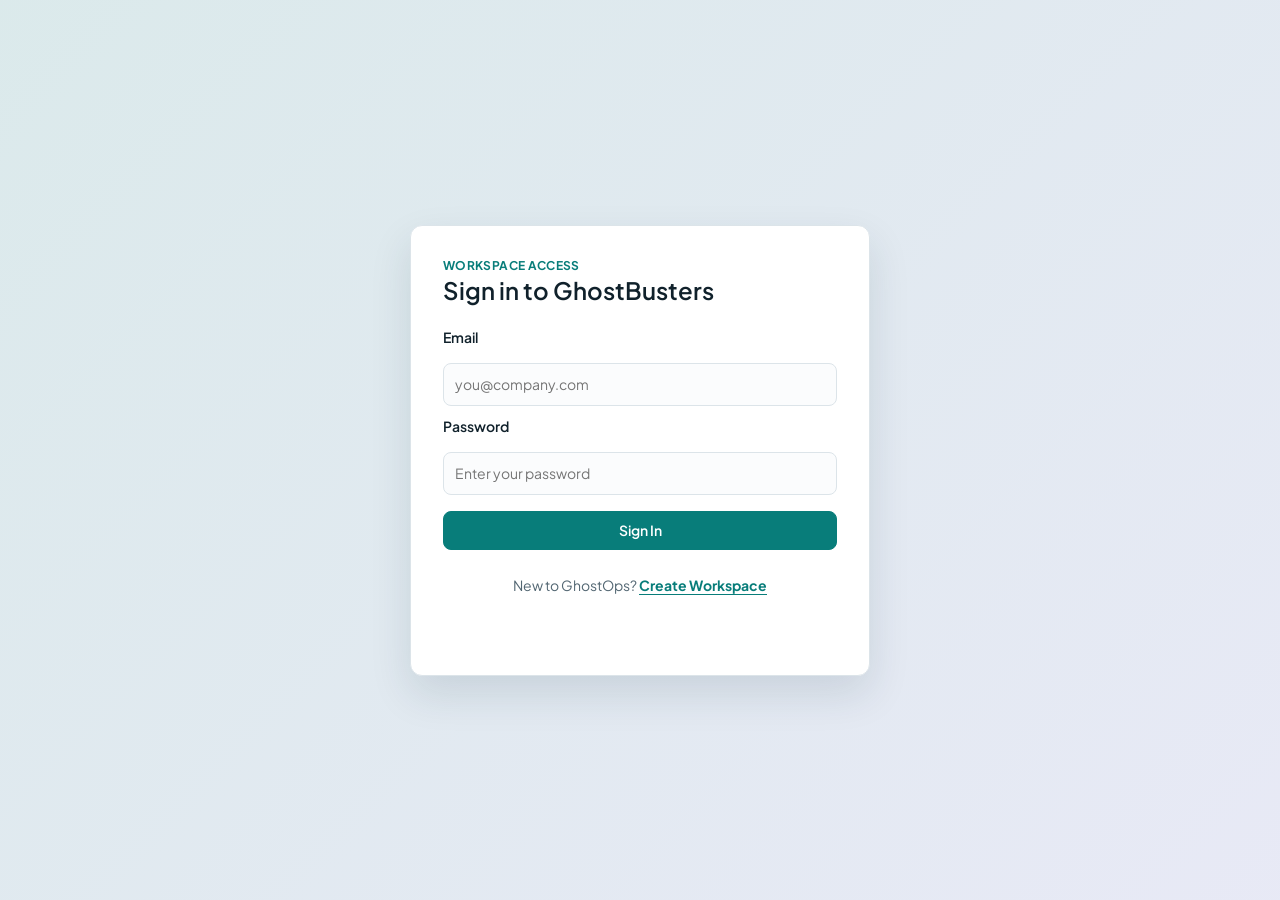
==== static/index.html @ bbe93181 "feat: Add AWS account connection functionality and update UI with connect button" ====
<!doctype html>
<html lang="en">
  <head>
    <meta charset="utf-8" />
    <meta name="viewport" content="width=device-width, initial-scale=1" />
    <title>GhostBusters</title>
    <link rel="preconnect" href="https://fonts.googleapis.com" />
    <link rel="preconnect" href="https://fonts.gstatic.com" crossorigin />
    <link rel="stylesheet" href="/static/styles.css?v=auth-v1" />
  </head>
  <body>
    <div class="app-shell" hidden>
      <aside class="sidebar" aria-label="Primary navigation">
        <div class="brand">
          <span class="brand-mark" aria-hidden="true">GB</span>
          <div>
            <h1>GhostBusters</h1>
            <p>FinOps decision support</p>
          </div>
        </div>

        <nav class="view-switch" aria-label="Product areas">
          <p class="nav-label">Workspace</p>
          <button id="overview-view-button" class="view-button active" type="button" aria-pressed="true"><span aria-hidden="true">□</span>Overview</button>
          <button id="goals-view-button" class="view-button" type="button" aria-pressed="false"><span aria-hidden="true">G</span>Goals</button>
          <button id="simple-view-button" class="view-button" type="button" aria-pressed="false"><span aria-hidden="true">▤</span>Operations</button>
          <button id="cloud-hunt-view-button" class="view-button" type="button" aria-pressed="false" hidden><span aria-hidden="true">⌕</span>Cloud Hunt</button>
          <button id="review-queue-view-button" class="view-button" type="button" aria-pressed="false"><span aria-hidden="true">✓</span>Approvals</button>
          <button id="technical-view-button" class="view-button" type="button" aria-pressed="false" hidden><span aria-hidden="true">⚙</span>Technical Audit</button>
          <button id="activity-view-button" class="view-button" type="button" aria-pressed="false" hidden><span aria-hidden="true">≡</span>Activity Log</button>
          <button id="settings-view-button" class="view-button" type="button" aria-pressed="false"><span aria-hidden="true">S</span>Settings</button>
          <button id="demo-readiness-view-button" class="view-button" type="button" aria-pressed="false" hidden><span aria-hidden="true">D</span>Demo Readiness</button>
        </nav>

        <div class="sidebar-card">
          <strong>Human approval stays in control</strong>
          <span>GhostBusters prepares remediation pull requests only after review.</span>
        </div>

        <nav class="sidebar-bottom" aria-label="Support navigation">
          <button class="view-button muted-nav" type="button" disabled><span aria-hidden="true">⚙</span>Settings</button>
          <button class="view-button muted-nav" type="button" disabled><span aria-hidden="true">?</span>Help</button>
        </nav>
      </aside>

      <div class="workspace">
        <header class="topbar no-search">
          <div>
            <p class="kicker" id="page-kicker">Workspace</p>
            <h2 id="page-title" class="page-title">Overview</h2>
          </div>
          <div class="topbar-actions">
            <button class="icon-button" id="notification-button" type="button" aria-label="Notifications">!</button>
            <button id="ask-global-button" class="secondary compact ask-trigger" type="button">Ask GhostBusters</button>
            <div class="user-chip" id="user-menu" aria-label="Signed-in user">
              <span id="user-initials" aria-hidden="true">GB</span>
              <div><strong id="user-display-name">FinOps</strong><small id="user-role-org">Demo workspace</small></div>
              <button class="secondary compact sign-out-button" id="sign-out-button" type="button">Sign Out</button>
            </div>
          </div>
        </header>

        <div class="status-strip" aria-label="Runtime status">
          <span class="status-chip status-api"><span class="status-icon" aria-hidden="true">✓</span><span id="api-pill">System Online: Checking</span></span>
          <span class="status-chip status-run"><span class="status-icon" aria-hidden="true">G</span><span id="run-pill">GitHub Integration: Checking</span></span>
          <span class="status-chip status-human" id="demo-pill-chip" hidden><span class="status-icon" aria-hidden="true">D</span><span id="approval-pill">Demo Environment: Active</span></span>
        </div>

        <main class="shell">
          <section id="overview-view" class="mode-view page-enter" aria-labelledby="overview-title">
            <div class="overview-heading">
              <div>
                <p class="kicker">Decision center</p>
                <h2 id="overview-title" class="section-title">What needs attention now</h2>
                <p>Track PR reviews, cloud waste candidates, human approvals, and recent agent work from one surface.</p>
              </div>
              <div class="toolbar-actions">
                <button id="overview-launch-demo-button" type="button" hidden>Launch Demo</button>
                <button id="overview-refresh-button" class="secondary" type="button">Refresh</button>
              </div>
            </div>
            <section class="panel progress-card setup-card" aria-labelledby="setup-progress-title">
              <div class="progress-card-head">
                <div>
                  <p class="kicker">Getting started</p>
                  <h2 id="setup-progress-title" class="section-title">Connect GhostBusters</h2>
                </div>
                <strong id="setup-progress-percent">0% complete</strong>
              </div>
              <div class="progress-track" aria-hidden="true"><span id="setup-progress-bar"></span></div>
              <ol class="progress-checklist" id="setup-progress-list" aria-live="polite"></ol>
            </section>
            <section class="summary-grid" id="overview-summary" aria-label="Overview summary cards"></section>
            <section class="panel" aria-labelledby="overview-featured-title">
              <div class="section-heading">
                <div><p class="kicker">Connected repositories</p><h2 id="overview-featured-title" class="section-title">Top savings opportunities</h2></div>
                <button class="secondary compact" id="overview-open-cloud-button" type="button">Open Cloud Hunt</button>
              </div>
              <div id="overview-savings-list" class="featured-card-grid"></div>
            </section>
            <section class="overview-grid">
              <article class="panel overview-main" aria-labelledby="overview-pr-title">
                <div class="section-heading">
                  <div><p class="kicker">Recently viewed projects</p><h2 id="overview-pr-title" class="section-title">Recent PR Reviews</h2></div>
                  <button class="secondary compact" id="overview-open-prs-button" type="button">Open PR Reviews</button>
                </div>
                <div id="overview-pr-list" class="recent-table"></div>
              </article>
              <article class="panel alert-panel" aria-labelledby="overview-alert-title">
                <div class="section-heading">
                  <div><p class="kicker">Approval alerts</p><h2 id="overview-alert-title" class="section-title">Human attention</h2></div>
                  <button class="secondary compact" id="overview-open-approvals-button" type="button">Open Approvals</button>
                </div>
                <div id="overview-approval-alerts" class="alert-list"></div>
              </article>
            </section>
            <section class="overview-grid lower">
              <article class="panel" aria-labelledby="overview-repositories-title">
                <div class="section-heading">
                  <div><p class="kicker">Current organization</p><h2 id="overview-repositories-title" class="section-title">Connected Repositories</h2></div>
                  <span class="count-badge" id="overview-repository-count">0 repos</span>
                </div>
                <div id="overview-repositories-list" class="compact-list"></div>
              </article>
              <article class="panel" aria-labelledby="overview-activity-title">
                <div class="section-heading">
                  <div><p class="kicker">Recent agent activity</p><h2 id="overview-activity-title" class="section-title">Timeline</h2></div>
                  <span class="count-badge" id="overview-activity-count">0 events</span>
                </div>
                <div id="overview-activity-list" class="responsive-table"></div>
              </article>
            </section>
          </section>

          <section id="demo-readiness-view" class="mode-view page-enter" hidden aria-labelledby="demo-readiness-title"><div class="mode-header panel"><div><p class="kicker">Competition Demo</p><h2 id="demo-readiness-title" class="section-title">Demo Readiness</h2><p>Transparent readiness checks for the live demonstration. Secrets are never displayed.</p></div><div class="toolbar-actions"><button id="demo-readiness-refresh-button" class="secondary" type="button">Refresh Readiness</button><button id="demo-reset-button" class="secondary" type="button">Reset Demo Fixtures</button></div></div><section class="summary-grid" id="demo-readiness-summary"></section><section class="overview-grid"><article class="panel"><div class="section-heading"><div><p class="kicker">System</p><h2 class="section-title">Health and data modes</h2></div></div><div id="demo-readiness-health" class="compact-list"></div></article><article class="panel"><div class="section-heading"><div><p class="kicker">Integrations</p><h2 class="section-title">Connection readiness</h2></div></div><div id="demo-readiness-integrations" class="compact-list"></div></article></section><section class="panel"><div class="section-heading"><div><p class="kicker">Warnings</p><h2 class="section-title">Known limitations</h2></div></div><div id="demo-readiness-warnings" class="compact-list"></div></section></section>
          <section id="goals-view" class="mode-view page-enter" hidden aria-labelledby="goals-title">
            <div class="mode-header goals-header">
              <div><p class="kicker">Autonomous Goals</p><h2 id="goals-title" class="section-title">Direct the investigation</h2><p>Give GhostBusters an outcome. It will choose the investigations, collect evidence, and stop at the human decision boundary.</p></div>
              <div class="toolbar-actions"><button id="goal-back-list-button" class="secondary compact" type="button" hidden>All Goals</button><button id="goal-refresh-button" class="secondary compact" type="button">Refresh</button></div>
            </div>
            <section class="panel goal-create-panel" id="goal-create-panel">
              <div class="goal-create-heading"><div><p class="kicker">Start with an outcome</p><h2 class="section-title">What should GhostBusters investigate?</h2></div><span class="mode-badge">Human approval stays in control</span></div>
              <label class="goal-prompt-label" for="goal-input">Goal</label><textarea id="goal-input" rows="3" placeholder="Reduce unnecessary production cloud spending without affecting reliability."></textarea>
              <div class="goal-scope-grid"><label>Environment<select id="goal-scope-input"><option value="Non-production AWS">Non-production AWS</option><option value="Production AWS (protected)">Production AWS (protected)</option><option value="Connected repositories">Connected repositories</option></select></label><div class="goal-boundary-list"><span class="mini-label">Boundaries</span><span>Read-only investigation</span><span>Human approval before remediation</span><span>Protected resources excluded</span></div></div>
              <div class="connected-evidence-row"><span class="mini-label">Evidence sources</span><span class="evidence-connection">GitHub <b>Check settings</b></span><span class="evidence-connection">AWS <b>Check settings</b></span><span class="evidence-connection">Jira <b>Check settings</b></span><span class="evidence-connection">Pricing <b>Available only with verified pricing evidence</b></span></div>
              <div class="start-actions"><button id="goal-start-button" type="button">Review Goal</button></div><p id="goal-message" class="message" role="status"></p><button id="goal-retry-button" class="secondary compact" type="button" hidden>Retry</button>
            </section>
            <section class="panel goal-clarification-panel" id="goal-clarification-panel" hidden><div class="goal-create-heading"><div><p class="kicker">A few details</p><h2 class="section-title">Help GhostBusters plan safely</h2><p id="goal-clarification-progress" class="muted"></p></div><span class="status-badge status-awaiting-review">Needs revision</span></div><p id="goal-clarification-reason" class="message"></p><div id="goal-clarification-questions" class="goal-card-grid"></div><div class="start-actions"><button id="goal-clarification-continue-button" type="button">Continue</button><button id="goal-clarification-recommended-button" class="secondary" type="button">Use recommended answers</button><button id="goal-clarification-edit-button" class="secondary" type="button">Edit original goal</button><button id="goal-clarification-cancel-button" class="secondary" type="button">Cancel</button></div></section>
            <section class="panel goal-interpretation-panel" id="goal-interpretation-panel" hidden><div class="goal-create-heading"><div><p class="kicker">Goal understood</p><h2 class="section-title">Confirm the investigation</h2></div><span class="status-badge status-in-progress">Ready to start</span></div><div class="goal-confirmation-grid"><div><span>Objective</span><strong id="goal-confirmed-objective">Not recorded</strong></div><div><span>Scope</span><strong id="goal-confirmed-scope">Not recorded</strong></div><div><span>Boundaries</span><strong>No automatic infrastructure mutation · Human approval required</strong></div><div><span>Planned investigations</span><strong>Repository analysis · Cloud Hunt · Utilization · Pricing · Dependencies</strong></div></div><div class="start-actions"><button id="goal-confirm-button" type="button">Start Investigation</button><button id="goal-edit-button" class="secondary" type="button">Edit Goal</button></div></section>
            <section class="goal-list-panel" id="goal-list-panel"><div class="section-heading"><div><p class="kicker">Workspace history</p><h2 class="section-title">Your goals</h2></div><span class="count-badge" id="goal-list-count">0 goals</span></div><div id="goal-list" class="goal-card-grid"></div><div id="goal-list-empty" class="empty-state-inline" hidden><h3>No goals yet</h3><p>Start with a measurable outcome and GhostBusters will build the investigation path.</p></div></section>
            <section class="goal-execution-layout goal-workspace" id="goal-execution-panel" hidden>
              <aside class="goal-summary-rail panel"><button id="goal-workspace-back-button" class="secondary compact" type="button">Back to Goals</button><div class="goal-agent-mark idle" id="goal-agent-mark" aria-label="Agent state"><span></span></div><p class="kicker">Selected goal</p><h2 id="goal-summary-title" class="section-title">Goal</h2><span id="goal-summary-status" class="status-badge status-awaiting-review">Waiting</span><div class="goal-summary-grid"><div><span>Scope</span><strong id="goal-summary-scope">Not recorded</strong></div><div><span>Elapsed</span><strong id="goal-summary-elapsed">Not recorded</strong></div><div><span>Planning</span><strong id="goal-summary-planning">Deterministic safety planning</strong></div><div><span>Data source</span><strong id="goal-summary-source">Connected evidence</strong></div></div><button id="goal-retry-evidence-button" class="secondary" type="button" hidden>Retry Evidence Collection</button><button id="goal-cancel-button" class="button-danger" type="button">Cancel Goal</button></aside>
              <div class="goal-workspace-main"><div class="goal-agent-status" aria-live="polite"><div><span class="mini-label">GhostBusters agent</span><h3 id="goal-agent-state">Waiting to investigate</h3><p id="goal-agent-narration">The recorded journey will appear here as evidence arrives.</p></div><span id="goal-current-tool" class="mode-badge">Planner</span></div><ol id="goal-journey-list" class="goal-execution-map"></ol><article class="panel goal-current-step" aria-live="polite"><div><p class="kicker">Current step</p><h2 id="goal-current-action" class="section-title">Waiting</h2></div><span class="mode-badge" id="goal-current-tool-duplicate" hidden>Planner</span><dl class="story-list compact"><div><dt>Why this step</dt><dd id="goal-current-reason">Not recorded</dd></div><div><dt>Input</dt><dd id="goal-current-input">Not recorded</dd></div><div><dt>Attempt</dt><dd id="goal-current-attempt">1</dd></div><div><dt>Output</dt><dd id="goal-current-output">Not recorded</dd></div><div><dt>Decision impact</dt><dd id="goal-current-impact">No infrastructure mutation was performed.</dd></div></dl></article><nav class="goal-tabs" aria-label="Goal workspace sections"><button class="filter-chip filter-chip-active" data-goal-tab="outcome" type="button">Outcome</button><button class="filter-chip" data-goal-tab="plan" type="button">Live Plan</button><button class="filter-chip" data-goal-tab="findings" type="button">Findings</button><button class="filter-chip" data-goal-tab="evidence" type="button">Evidence</button><button class="filter-chip" data-goal-tab="technical" type="button">Technical Trace</button></nav><section class="panel goal-tab-panel"><div id="goal-tab-content"></div></section></div>
            </section>
          </section>

          <div id="simple-view" class="page-enter" hidden>
            <section class="panel pr-review-list-panel" id="pr-empty-state" aria-labelledby="pr-review-list-title">
              <div class="section-heading">
                <div>
                  <p class="kicker">Terraform PR Reviews</p>
                  <h2 id="pr-review-list-title" class="section-title">PR review history</h2>
                  <p class="empty-copy">Search, filter, and reopen Terraform pull-request reviews without interrupting the selected case.</p>
                </div>
                <div class="toolbar-actions">
                  <button id="launch-demo-button" type="button">Launch Demo</button>
                  <button id="refresh-button" class="secondary" type="button">Refresh Reviews</button>
                </div>
              </div>
              <div id="pr-new-review-notice" class="notice-row" hidden>
                <span id="pr-new-review-text">1 new PR review available</span>
                <button id="pr-notice-refresh-button" class="secondary compact" type="button">Refresh List</button>
              </div>
              <div class="filter-row pr-filter-row" aria-label="PR review status filters">
                <button class="filter-chip filter-chip-active" type="button" data-pr-filter="needs-attention" aria-pressed="true">Needs Attention <span id="pr-filter-count-needs-attention">0</span></button>
                <button class="filter-chip" type="button" data-pr-filter="all" aria-pressed="false">All <span id="pr-filter-count-all">0</span></button>
                <button class="filter-chip" type="button" data-pr-filter="in-progress" aria-pressed="false">In Progress <span id="pr-filter-count-in-progress">0</span></button>
                <button class="filter-chip" type="button" data-pr-filter="completed" aria-pressed="false">Completed <span id="pr-filter-count-completed">0</span></button>
                <button class="filter-chip" type="button" data-pr-filter="blocked" aria-pressed="false">Blocked <span id="pr-filter-count-blocked">0</span></button>
              </div>
              <div class="pr-review-controls" aria-label="PR review search and sort">
                <div><label for="pr-search-input">Search</label><input id="pr-search-input" placeholder="Repository, PR number, title, branch, resource, recommendation, reviewer" /></div>
                <div><label for="pr-repository-filter">Repository</label><select id="pr-repository-filter"><option value="">All repositories</option></select></div>
                <div><label for="pr-status-filter">Status</label><select id="pr-status-filter"><option value="">All statuses</option></select></div>
                <div><label for="pr-recommendation-filter">Recommendation</label><select id="pr-recommendation-filter"><option value="">All recommendations</option></select></div>
                <div><label for="pr-reviewer-filter">Reviewer</label><select id="pr-reviewer-filter"><option value="">All reviewers</option></select></div>
                <div><label for="pr-date-filter">Date range</label><select id="pr-date-filter"><option value="all">All time</option><option value="today">Today</option><option value="7d">Last 7 days</option><option value="30d">Last 30 days</option><option value="completed">Completed</option><option value="approved">Approved</option><option value="rejected">Rejected</option><option value="pr_created">Remediation PR Created</option></select></div>
                <div><label for="pr-sort-select">Sort</label><select id="pr-sort-select"><option value="updated_desc">Last updated</option><option value="newest">Newest</option><option value="oldest">Oldest</option><option value="savings_desc">Highest savings</option><option value="risk_desc">Highest risk</option><option value="confidence_desc">Highest confidence</option></select></div>
                <div><label for="pr-page-size-select">Rows</label><select id="pr-page-size-select"><option value="20">20</option><option value="50">50</option><option value="100">100</option></select></div>
              </div>
              <p class="timezone-note" id="pr-timezone-note">Times shown in browser timezone</p>
              <div id="pr-review-error" class="error-callout" hidden><span>Could not load PR reviews.</span><button id="pr-retry-button" class="secondary compact" type="button">Retry</button></div>
              <p class="message" id="pr-auxiliary-message" role="status"></p><button id="pr-auxiliary-retry-button" class="secondary compact" type="button" hidden>Retry approval metadata</button>
              <div id="pr-review-list" class="responsive-table pr-review-table"></div>
              <div class="pagination-row">
                <span id="pr-pagination-summary">0 reviews</span>
                <div class="toolbar-actions">
                  <button id="pr-prev-page-button" class="secondary compact" type="button">Previous</button>
                  <button id="pr-next-page-button" class="secondary compact" type="button">Next</button>
                </div>
              </div>
              <p class="message" id="ui-message" role="status"></p>
            </section>

            <div id="case-view" hidden>
            <section class="panel case-toolbar" aria-labelledby="start-title">
              <div class="section-heading">
                <div>
                  <span class="mode-badge" id="case-badge">PR Review</span>
                  <span class="planning-badge" id="planning-badge">Deterministic Safety Policy</span>
                  <h2 id="start-title" class="section-title">Terraform PR Review</h2>
                </div>
                <div class="toolbar-actions">
                  <button id="back-pr-list-button" class="secondary compact" type="button">Back to PR Reviews</button>
                  <button id="case-refresh-button" class="icon-button" type="button" title="Refresh current run" aria-label="Refresh current run">↻</button>
                  <button id="ask-case-button" class="secondary compact ask-trigger" type="button">Ask GhostBusters</button>
                  <button id="case-launch-demo-button" class="secondary compact" type="button">Launch Demo</button>
                </div>
              </div>
              <p class="deployment-note"><span id="trigger-source" class="technical-inline">Source not yet recorded.</span></p>
              <div class="case-status-row">
                <div class="case-status-card"><span>Case status</span><strong id="case-status">Awaiting Human Review</strong></div>
                <div class="case-status-card"><span>Human decision</span><strong id="human-decision-summary">Awaiting a reviewer</strong></div>
                <div class="case-status-card"><span>Current recommendation</span><strong id="recommendation-summary">Waiting for review</strong></div>
                <div class="case-status-card" id="evidence-source-card" hidden><span>Evidence source</span><strong id="evidence-source-label">Prepared fixtures</strong></div>
              </div>
              <div class="case-timestamp-row" aria-label="PR review timestamps">
                <span id="case-received-time">Received: Not recorded</span>
                <span id="case-updated-time">Last updated: Not recorded</span>
                <span id="case-recommendation-time">Recommendation completed: Not recorded</span>
                <span id="case-decision-time">Decision: Not recorded</span>
                <span id="case-result-time">Result: Not recorded</span>
              </div>
              <p class="planning-note" id="planning-note"></p>
            </section>
            <section class="overview-grid lower">
              <article class="panel" aria-labelledby="overview-integrations-title"><div class="section-heading"><div><p class="kicker">Connections</p><h2 id="overview-integrations-title" class="section-title">Integration Health</h2></div></div><div id="overview-integrations-list" class="compact-list"></div></article>
              <article class="panel" aria-labelledby="overview-schedules-title"><div class="section-heading"><div><p class="kicker">Cloud Hunt</p><h2 id="overview-schedules-title" class="section-title">Scheduled Hunts</h2></div></div><div id="overview-schedules-list" class="compact-list"></div></article>
            </section>
            <section class="panel" aria-labelledby="overview-outcomes-title"><div class="section-heading"><div><p class="kicker">Closed-loop verification</p><h2 id="overview-outcomes-title" class="section-title">Outcome Verification Summary</h2></div></div><div id="overview-outcomes-list" class="summary-grid"></div></section>

            <section class="panel" id="github-context-panel" hidden aria-labelledby="github-context-title"><div class="section-heading"><div><p class="kicker">Read-only repository evidence</p><h2 id="github-context-title" class="section-title">GitHub Context</h2></div><button id="collect-github-context-button" class="secondary compact" type="button">Collect Context</button></div><div class="summary-metric-row"><div class="summary-card compact-summary"><span>PR</span><strong id="github-context-pr">Not recorded</strong></div><div class="summary-card compact-summary"><span>Recent commits</span><strong id="github-context-commits">Not recorded</strong></div><div class="summary-card compact-summary"><span>Review state</span><strong id="github-context-reviews">Not recorded</strong></div><div class="summary-card compact-summary"><span>CODEOWNERS</span><strong id="github-context-codeowners">Unknown</strong></div></div><p id="github-context-summary" class="helper">Context is collected read-only from the configured GitHub source.</p><div id="github-context-ownership" class="compact-list"></div></section>
            <section class="panel" id="jira-context-panel" hidden aria-labelledby="jira-context-title"><div class="section-heading"><div><p class="kicker">Read-only business evidence</p><h2 id="jira-context-title" class="section-title">Jira Context</h2></div></div><div class="summary-metric-row"><div class="summary-card compact-summary"><span>Project</span><strong id="jira-context-project">Not recorded</strong></div><div class="summary-card compact-summary"><span>Issue</span><strong id="jira-context-issue">Not recorded</strong></div><div class="summary-card compact-summary"><span>Status</span><strong id="jira-context-status">Not recorded</strong></div><div class="summary-card compact-summary"><span>Owner</span><strong id="jira-context-owner">Unknown</strong></div></div><p id="jira-context-summary" class="helper">Jira context is shown when collected through the read-only integration.</p><div id="jira-context-signals" class="compact-list"></div></section>

            <section class="simple-story-grid" aria-label="Case summary">
              <article class="panel summary-panel" aria-labelledby="summary-title">
                <div class="section-heading">
                  <div>
                    <p class="kicker">Decision summary</p>
                    <h2 id="summary-title" class="section-title">Source and detected change</h2>
                  </div>
                  <div class="replay-controls">
                    <label class="toggle"><input type="checkbox" id="skip-animation" /> Skip replay</label>
                    <button id="pause-button" class="secondary compact" type="button">Pause</button>
                  </div>
                </div>
                <div class="story-grid">
                  <article class="story-card" id="source-card">
                    <div class="story-card-head">
                      <div>
                        <p class="kicker">Source</p>
                        <h3 id="source-kind">Controlled Demo</h3>
                      </div>
                      <a id="source-pr-link" class="inline-link" href="#" target="_blank" rel="noopener noreferrer" hidden>Open Source PR</a>
                    </div>
                    <dl class="story-list">
                      <div><dt>Repository</dt><dd id="source-repository" class="technical-value">Not available</dd></div>
                      <div><dt>Pull request</dt><dd id="source-pr" class="technical-value">Not available</dd></div>
                      <div><dt>Title</dt><dd id="source-title">Not available</dd></div>
                      <div><dt>Head branch</dt><dd id="source-head" class="technical-value">Not available</dd></div>
                      <div><dt>Base branch</dt><dd id="source-base" class="technical-value">Not available</dd></div>
                      <div><dt>Integration</dt><dd id="source-integration">Fixture-backed</dd></div>
                    </dl>
                  </article>
                  <article class="story-card" aria-labelledby="change-title">
                    <div class="story-card-head">
                      <div>
                        <p class="kicker">Detected change</p>
                        <h3 id="change-title">Terraform infrastructure update</h3>
                      </div>
                      <span class="count-badge" id="change-impact-badge">No change loaded</span>
                    </div>
                    <div class="change-hero">
                      <div>
                        <span class="mini-label">Terraform resource</span>
                        <strong id="change-resource" class="technical-value">Not available</strong>
                      </div>
                      <div class="before-after">
                        <div><span class="mini-label">Current configuration</span><strong id="change-before" class="technical-value">Not available</strong></div>
                        <div><span class="mini-label">Proposed configuration</span><strong id="change-after" class="technical-value">Not available</strong></div>
                      </div>
                    </div>
                    <dl class="story-list compact">
                      <div><dt>Cloud provider</dt><dd id="change-provider">Not available</dd></div>
                      <div><dt>Source file</dt><dd id="change-file" class="technical-value">Not available</dd></div>
                      <div><dt>Environment</dt><dd id="change-environment">Not available</dd></div>
                      <div><dt>Change type</dt><dd id="change-type">Not available</dd></div>
                      <div><dt>Expected cost impact</dt><dd id="change-cost-impact">Not available</dd></div>
                    </dl>
                  </article>
                </div>
              </article>

              <article class="panel progress-panel" id="workflow" aria-labelledby="workflow-title">
                <div class="section-heading">
                  <div>
                    <p class="kicker">Agent Journey</p>
                    <h2 id="workflow-title" class="section-title">PR review stages</h2>
                  </div>
                  <span class="count-badge" id="current-action-title">Current stage</span>
                </div>
                <ol class="stage-list" id="stage-list"></ol>
                <article class="current-action" aria-label="Current workflow summary">
                  <div><span>Current stage</span><strong id="current-action">No case loaded</strong></div>
                  <div><span>Why it matters</span><strong id="current-reason">Start a review to see what GhostBusters found.</strong></div>
                  <div><span>Latest result</span><strong id="current-output">Waiting</strong></div>
                  <div><span>Next</span><strong id="current-next">Choose a prepared case</strong></div>
                </article>
              </article>
            </section>

            <section class="recommendation-layout" aria-label="Recommendation and evidence">
              <article class="panel recommendation-card" aria-labelledby="recommendation-title">
                <p class="kicker">Recommendation</p>
                <h2 id="recommendation-title" class="section-title">Waiting for review</h2>
                <p class="recommendation-reason" id="recommendation-reason">The recommendation will appear here after GhostBusters completes its investigation.</p>
                <div class="metric-row">
                  <div><span>Confidence</span><strong id="recommendation-confidence">--</strong></div>
                  <div><span>Risk</span><strong id="recommendation-risk">--</strong></div>
                  <div><span>Policy result</span><strong id="recommendation-policy">--</strong><small id="recommendation-policy-technical"></small></div>
                  <div><span>Monthly savings</span><strong id="recommendation-savings">--</strong></div>
                  <div><span>Annual savings</span><strong id="recommendation-annual-savings">--</strong></div>
                </div>
                <div class="next-action"><span>Human needs to do</span><strong id="recommendation-next">Start a review</strong></div>
                <div class="important-alternatives" id="important-alternatives"></div>
              </article>
              <article class="panel evidence-summary" aria-labelledby="evidence-summary-title">
                <div class="section-heading">
                  <div>
                    <p class="kicker">Why GhostBusters recommends this</p>
                    <h2 id="evidence-summary-title" class="section-title">Decision evidence</h2>
                  </div>
                  <span class="count-badge" id="evidence-count">0 bullets</span>
                </div>
                <div id="evidence-mode-badge" class="mode-badge" hidden>Demo Evidence</div>
                <div id="evidence-summary-view" class="evidence-bullet-list"></div>
                <div id="safety-summary" class="safety-summary">No safety checks yet.</div>
                <div id="resilience-summary" class="resilience-summary">No retry was needed.</div>
              </article>
            </section>

            <section class="panel decision-panel human-decision-card" aria-labelledby="human-title">
              <div class="decision-copy">
                <p class="kicker">Human review</p>
                <h2 id="human-title" class="section-title">Approve the next step</h2>
                <div class="human-outcome"><span>Status</span><strong id="human-decision" class="status-badge status-awaiting-review">Not made</strong><small id="human-decision-technical">No review recorded</small></div>
                <p id="review-guidance">Start a run to see the actions permitted by its safety state.</p>
                <div class="safety-callout"><span class="callout-icon" aria-hidden="true">S</span><div><strong>Safe by design</strong><p>Approval creates a remediation pull request or approved remediation proposal only. GhostBusters does not apply Terraform, merge pull requests, or modify cloud resources directly.</p></div></div>
              </div>
              <div class="review-control">
                <div class="identity-block" id="reviewer-identity-block" aria-label="Reviewing as">
                  <span>Reviewing as</span>
                  <strong id="reviewer-identity-name">Demo Reviewer</strong>
                  <small id="reviewer-identity-detail">Reviewer · demo@ghostbusters.local</small>
                </div>
                <div class="review-actions" id="review-actions">
                  <button data-review-action="approve" type="button" class="button-primary">Approve Recommendation</button>
                  <button data-review-action="reject" type="button" class="button-danger">Reject</button>
                  <button data-review-action="request_evidence" type="button" class="button-warning">Request More Evidence</button>
                  <button data-review-action="add_context" type="button" class="button-secondary">Add Context</button>
                  <button data-review-action="modify" type="button" class="button-secondary">Modify Recommendation</button>
                  <button data-review-action="revoke_approval" type="button" class="button-danger">Revoke Approval</button>
                  <button data-review-action="reopen_case" type="button" class="button-secondary">Reopen Case</button>
                  <button data-review-action="add_follow_up_context" type="button" class="button-secondary">Add Follow-up Context</button>
                </div>
                <div id="review-form" class="review-form" hidden>
                  <p id="review-form-title"></p>
                  <div id="comment-field"><label for="comment-input">Comment</label><textarea id="comment-input" rows="2" placeholder="Optional review comment"></textarea></div>
                  <div id="sources-field" hidden><label for="requested-sources">Requested sources</label><input id="requested-sources" placeholder="pricing, utilization, jira" /></div>
                  <div id="context-field" hidden><label for="human-context">Business context</label><textarea id="human-context" rows="2" placeholder="Owner note or workload context"></textarea></div>
                  <div id="modify-field" hidden><label for="modified-action">Alternative</label><select id="modified-action"><option value="">Choose action</option><option value="downsize">Downsize</option><option value="schedule">Schedule</option><option value="keep">Keep</option><option value="request_evidence">Request evidence</option><option value="abstain">Abstain</option></select></div>
                  <div class="start-actions"><button id="submit-review-button" type="button" class="button-primary">Send Review Update</button><button id="cancel-review-button" class="secondary" type="button">Cancel</button></div>
                </div>
                <p class="message" id="review-message" role="status"></p>
              </div>
            </section>

            <section class="panel result-panel" aria-labelledby="result-title">
              <p class="kicker">Result</p>
              <h2 id="result-title" class="section-title">Awaiting Human Approval</h2>
              <div id="result-view"><p class="muted">No remediation pull request has been created.</p></div>
            </section>

            <section class="technical-invite" aria-label="Technical details">
              <div><strong>Need the full audit record?</strong><span>Inspect every event, tool call, evidence item, policy rule and human action.</span></div>
              <button id="open-technical-button" type="button" class="secondary">Open Technical Audit</button>
            </section>
            </div>
          </div>

          <section id="technical-view" hidden class="page-enter" aria-labelledby="technical-title">
            <div class="technical-header">
              <div><p class="kicker">Technical Audit View</p><h2 id="technical-title" class="section-title">Complete recorded run data</h2><p>All backend audit data is preserved in sequence for engineering review.</p></div>
              <div class="toolbar-actions"><button id="ask-technical-button" class="secondary compact ask-trigger" type="button">Ask GhostBusters</button><span class="status-chip light" id="technical-run-id">Run ID: not recorded</span></div>
            </div>
            <section class="panel technical-empty-state" id="technical-empty-state">
              <h3>No case selected</h3>
              <p>Open a PR review or approval case to inspect its complete audit record.</p>
              <button id="technical-open-approvals-button" type="button">Open Approvals</button>
            </section>
            <div id="technical-content" hidden>
              <details class="audit-section"><summary>Complete audit trail <span id="audit-count">0 events</span></summary><div id="audit-view"></div></details>
              <details class="audit-section"><summary>AI planning decisions</summary><div id="ai-decisions-view"></div></details>
              <details class="audit-section"><summary>Investigation plan and questions</summary><div id="plan-view"></div></details>
              <details class="audit-section"><summary>Tool activity</summary><div id="tool-panel" class="technical-grid"></div></details>
              <details class="audit-section"><summary>Terraform change</summary><div id="terraform-view"></div></details>
              <details class="audit-section"><summary>Evidence cards</summary><div id="evidence-view" class="technical-grid"></div></details>
              <details class="audit-section"><summary>Conflicts and missing evidence</summary><div class="technical-columns"><div id="conflicts-view"></div><div id="missing-view"></div></div></details>
              <details class="audit-section"><summary>Complete alternatives</summary><div id="alternatives-view" class="technical-grid"></div></details>
              <details class="audit-section"><summary>Verifier checks</summary><div id="verifier-view" class="technical-grid"></div></details>
              <details class="audit-section"><summary>Policy rules</summary><div id="policy-view"></div></details>
              <details class="audit-section"><summary>Retries and resilience</summary><div id="resilience-view"></div></details>
              <details class="audit-section"><summary>Human history</summary><div id="history-view"></div></details>
              <details class="audit-section"><summary>Business impact</summary><div id="impact-view"></div></details>
              <details class="audit-section"><summary>Runtime architecture</summary><div id="runtime-view"></div></details>
            </div>
          </section>

          <section id="activity-view" class="mode-view page-enter" hidden aria-labelledby="activity-title">
            <div class="mode-header panel">
              <div><p class="kicker">Workspace history</p><h2 id="activity-title" class="section-title">Activity Log</h2><p>See who or what performed actions across this organization.</p></div>
              <div class="toolbar-actions"><span class="status-chip light" id="activity-timezone">Timezone: UTC</span><button id="activity-refresh-button" class="secondary compact" type="button">Refresh</button></div>
            </div>
            <section class="panel activity-toolbar" aria-label="Activity filters">
              <div class="filter-row" id="activity-category-filters">
                <button class="filter-chip filter-chip-active" type="button" data-activity-category="">All Activity</button>
                <button class="filter-chip" type="button" data-activity-category="Human Decisions">Human Decisions</button>
                <button class="filter-chip" type="button" data-activity-category="PR Reviews">PR Reviews</button>
                <button class="filter-chip" type="button" data-activity-category="Cloud Hunt">Cloud Hunt</button>
                <button class="filter-chip" type="button" data-activity-category="Members">Members</button>
                <button class="filter-chip" type="button" data-activity-category="Integrations">Integrations</button>
                <button class="filter-chip" type="button" data-activity-category="Policies">Policies</button>
                <button class="filter-chip" type="button" data-activity-category="Authentication">Authentication</button>
                <button class="filter-chip" type="button" data-activity-category="System">System</button>
              </div>
              <div class="activity-filter-grid">
                <label>Actor type<select id="activity-actor-type"><option value="">All actors</option><option value="User">User</option><option value="Agent">Agent</option><option value="System">System</option><option value="Integration">Integration</option></select></label>
                <label>Action<input id="activity-action-filter" type="search" placeholder="Filter action" /></label>
                <label>Result<select id="activity-result-filter"><option value="">All results</option><option value="success">Success</option><option value="failure">Failure</option><option value="denied">Denied</option></select></label>
                <label>Target type<select id="activity-target-filter"><option value="">All targets</option><option value="case">Case</option><option value="run">Run</option><option value="hunt">Cloud Hunt</option><option value="workspace">Workspace</option></select></label>
                <label>Sort<select id="activity-sort-filter"><option value="created_at_desc">Newest first</option><option value="created_at_asc">Oldest first</option></select></label>
                <label>Date range<select id="activity-date-range"><option value="all">All time</option><option value="today">Today</option><option value="7d">Last 7 Days</option><option value="30d">Last 30 Days</option><option value="custom">Custom</option></select></label>
                <label class="activity-search">Search<input id="activity-search-input" type="search" placeholder="Search actor, target, action, correlation" /></label>
              </div>
              <div class="activity-custom-dates" id="activity-custom-dates" hidden><label>From<input id="activity-created-from" type="datetime-local" /></label><label>To<input id="activity-created-to" type="datetime-local" /></label></div>
            </section>

            <section class="panel" id="outcome-verification-panel" hidden aria-labelledby="outcome-verification-title"><div class="section-heading"><div><p class="kicker">Closed-loop verification</p><h2 id="outcome-verification-title" class="section-title">Outcome Verification</h2></div><button id="outcome-refresh-button" class="secondary compact" type="button">Refresh Evidence</button></div><div class="summary-metric-row"><div class="summary-card compact-summary"><span>Prediction</span><strong id="outcome-prediction">Not recorded</strong></div><div class="summary-card compact-summary"><span>Deployment</span><strong id="outcome-deployment">Not confirmed</strong></div><div class="summary-card compact-summary"><span>Status</span><strong id="outcome-status">Waiting</strong></div><div class="summary-card compact-summary"><span>Observed savings</span><strong id="outcome-observed">Not verified</strong></div></div><p id="outcome-conclusion" class="helper">Savings remain unverified until deployment and post-change evidence are available.</p><button id="outcome-start-button" class="secondary compact" type="button">Start Verification</button><button id="outcome-deploy-button" class="secondary compact" type="button">Confirm Deployment</button><button id="outcome-human-button" class="secondary compact" type="button" hidden>Send to Human Review</button></section>
            <p class="helper" id="activity-filter-status"></p>
            <section class="panel activity-panel" aria-label="Activity events"><div id="activity-loading" hidden></div><div id="activity-error" class="message" hidden></div><div id="activity-list"></div><div class="activity-pagination"><span id="activity-pagination-summary">0 events</span><button id="activity-prev-button" class="secondary compact" type="button">Previous</button><button id="activity-next-button" class="secondary compact" type="button">Next</button><select id="activity-page-size" aria-label="Activity page size"><option>25</option><option>50</option><option>100</option></select></div></section>
          </section>

          <section id="cloud-hunt-view" class="mode-view page-enter" hidden aria-labelledby="cloud-hunt-title">
            <div class="mode-header panel">
              <div><p class="kicker">Provider-independent discovery</p><h2 id="cloud-hunt-title" class="section-title">Cloud Hunt</h2><p>Scan fixture-backed AWS, Azure, and Google Cloud inventories for suspicious waste while clearly separating protected resources from likely ghost resources.</p></div>
              <div class="toolbar-actions"><button id="ask-cloud-button" class="secondary compact ask-trigger" type="button">Ask GhostBusters</button><span class="mode-badge" id="cloud-data-source-badge">Fixture-backed</span></div>
            </div>
            <section class="panel" id="cloud-run-history" aria-labelledby="cloud-run-history-title">
              <div class="section-heading"><div><p class="kicker">History</p><h2 id="cloud-run-history-title" class="section-title">Cloud Hunt Runs</h2><p class="helper">Every hunt is retained with its original findings and data source.</p></div><button id="cloud-new-run-button" type="button">Start New Hunt</button></div>
              <div class="filter-row cloud-run-filters"><label>Status<select id="cloud-run-status-filter"><option value="">All</option><option value="scanning">Running</option><option value="completed">Completed</option><option value="failed">Failed</option></select></label><label>Provider<select id="cloud-run-provider-filter"><option value="">All providers</option><option value="aws">AWS</option><option value="azure">Azure</option><option value="gcp">Google Cloud</option><option value="multi_cloud">Multi-cloud</option></select></label><label>Sort<select id="cloud-run-sort-filter"><option value="newest">Newest</option><option value="oldest">Oldest</option><option value="highest_waste">Highest waste</option><option value="most_candidates">Most candidates</option><option value="longest_duration">Longest duration</option></select></label><label>Search<input id="cloud-run-search-input" type="search" placeholder="Run, provider, goal" /></label></div>
              <div id="cloud-run-history-error" class="message" hidden></div><div id="cloud-run-history-list"></div>
              <div class="activity-pagination"><span id="cloud-run-pagination-summary">0 runs</span><button id="cloud-run-prev-button" class="secondary compact" type="button">Previous</button><button id="cloud-run-next-button" class="secondary compact" type="button">Next</button><select id="cloud-run-page-size" aria-label="Cloud Hunt page size"><option>20</option><option>50</option><option>100</option></select></div>
            </section>
            <section class="panel" id="cloud-run-detail-meta" hidden><div class="section-heading"><div><p class="kicker">Selected run</p><h2 id="cloud-run-detail-title" class="section-title">Cloud Hunt Run</h2></div><button id="cloud-run-back-button" class="secondary compact" type="button">Back to Cloud Hunt History</button></div><div class="summary-metric-row"><div class="summary-card compact-summary"><span>Provider scope</span><strong id="cloud-run-provider-scope">Not recorded</strong></div><div class="summary-card compact-summary"><span>Started by</span><strong id="cloud-run-started-by">Not recorded</strong></div><div class="summary-card compact-summary"><span>Started</span><strong id="cloud-run-started-at">Not recorded</strong></div><div class="summary-card compact-summary"><span>Completed</span><strong id="cloud-run-completed-at">Not recorded</strong></div><div class="summary-card compact-summary"><span>Duration</span><strong id="cloud-run-duration">Not recorded</strong></div><div class="summary-card compact-summary"><span>Data source</span><strong id="cloud-run-data-source">Fixture-backed</strong></div></div></section>
            <section class="panel hunt-start-panel" id="cloud-hunt-start-panel">
              <div class="hunt-controls"><label for="cloud-provider-scope">Provider scope</label><select id="cloud-provider-scope"><option value="multi_cloud">Multi-cloud</option><option value="aws">AWS</option><option value="azure">Azure</option><option value="gcp">Google Cloud</option></select><label for="cloud-data-source">Data source</label><select id="cloud-data-source"><option value="fixtures">Fixture-backed</option><option value="real_aws">Connected AWS account</option></select><button id="start-cloud-hunt-button" type="button">Start Cloud Hunt</button></div>
              <div class="filter-row" aria-label="Cloud Hunt filters">
                <button class="filter-chip filter-chip-active" type="button" data-hunt-filter="all" aria-pressed="true">All <span id="filter-count-all">0</span></button>
                <button class="filter-chip" type="button" data-hunt-filter="high-confidence" aria-pressed="false">High Confidence <span id="filter-count-high-confidence">0</span></button>
                <button class="filter-chip" type="button" data-hunt-filter="protected" aria-pressed="false">Protected <span id="filter-count-protected">0</span></button>
                <button class="filter-chip" type="button" data-hunt-filter="needs-context" aria-pressed="false">Needs Context <span id="filter-count-needs-context">0</span></button>
                <button class="filter-chip" type="button" data-hunt-filter="awaiting-review" aria-pressed="false">Awaiting Review <span id="filter-count-awaiting-review">0</span></button>
              </div>
              <p class="helper">Goal: Find forgotten cloud resources without disrupting active workloads.</p>
              <p class="message" id="cloud-hunt-message" role="status"></p>
            </section>
            <section class="hunt-summary-grid" id="cloud-hunt-summary"></section>
            <section class="panel progress-card" aria-labelledby="cloud-journey-title">
              <div class="progress-card-head">
                <div><p class="kicker">Agent Journey</p><h2 id="cloud-journey-title" class="section-title">Cloud Hunt stages</h2></div>
                <span class="count-badge" id="cloud-journey-state">Waiting</span>
              </div>
              <ol class="progress-checklist compact" id="cloud-journey-list" aria-live="polite"></ol>
            </section>
            <section class="cloud-finding-detail" id="cloud-finding-detail" hidden role="dialog" aria-modal="true" aria-labelledby="cloud-finding-title" tabindex="-1">
              <div class="panel cloud-finding-dialog">
              <div class="section-heading">
                <div>
                  <p class="kicker" id="cloud-finding-path">Cloud Hunt</p>
                  <h2 id="cloud-finding-title" class="section-title">Selected finding</h2>
                  <p class="helper" id="cloud-finding-context">Choose a Cloud Hunt finding to inspect its evidence and decision state.</p>
                </div>
                <div class="toolbar-actions">
                  <button id="cloud-back-button" class="secondary compact" type="button">Back to Cloud Hunt</button>
                  <button id="cloud-open-approval-button" type="button" hidden>Open Approval</button>
                </div>
              </div>
              <div class="finding-hero" aria-label="Cloud finding summary">
                <div class="finding-identity">
                  <div class="provider-pill" id="cloud-detail-provider">Not recorded</div>
                  <h3 id="cloud-detail-resource">Not recorded</h3>
                  <p><span id="cloud-detail-type">Not recorded</span> in <span id="cloud-detail-environment">Not recorded</span></p>
                </div>
                <div class="finding-badges">
                  <span id="cloud-detail-classification" class="status-badge status-neutral">Not recorded</span>
                  <span id="cloud-detail-review-state" class="status-badge status-awaiting-review">Not recorded</span>
                </div>
              </div>
              <div class="summary-metric-row cloud-finding-summary" aria-label="Cloud finding financial and review state">
                <div class="summary-card compact-summary"><span>Monthly cost</span><strong id="cloud-detail-cost" class="metric-value-sm">Not recorded</strong></div>
                <div class="summary-card compact-summary" data-tone="green"><span>Potential savings</span><strong id="cloud-detail-savings" class="metric-value-sm">Not available</strong></div>
                <div class="summary-card compact-summary" data-tone="teal"><span>Confidence</span><strong id="cloud-detail-confidence">Not recorded</strong></div>
                <div class="summary-card compact-summary" data-tone="amber"><span>Policy state</span><strong id="cloud-detail-policy-state">Not recorded</strong></div>
              </div>
              <div class="cloud-detail-layout">
                <article class="evidence-card">
                  <p class="kicker">Finding evidence</p>
                  <h3 class="card-title">Why GhostBusters flagged it</h3>
                  <div id="cloud-detail-flagged" class="evidence-bullet-list"></div>
                </article>
                <article class="evidence-card caution-card">
                  <p class="kicker">Caution</p>
                  <h3 class="card-title">Why GhostBusters is cautious</h3>
                  <div id="cloud-detail-caution" class="evidence-bullet-list"></div>
                </article>
                <article class="evidence-card operational-card">
                  <p class="kicker">Ownership and dependencies</p>
                  <h3 class="card-title">Operational context</h3>
                  <dl class="story-list compact">
                    <div><dt>Owner</dt><dd id="cloud-detail-owner">Not recorded</dd></div>
                    <div><dt>Project</dt><dd id="cloud-detail-project">Not recorded</dd></div>
                    <div><dt>Dependencies</dt><dd id="cloud-detail-dependencies">Not recorded</dd></div>
                  </dl>
                </article>
                <article class="evidence-card recommendation-card cloud-recommendation-card">
                  <p class="kicker">Recommendation</p>
                  <h3 class="card-title">Decision readiness</h3>
                  <p class="recommendation-helper">GhostBusters' current recommendation and safety state.</p>
                  <dl class="story-list compact">
                    <div><dt>Recommended action</dt><dd id="cloud-detail-recommendation">Not recorded</dd></div>
                    <div><dt>Policy result</dt><dd id="cloud-detail-policy">Not recorded</dd></div>
                    <div><dt>Human review</dt><dd id="cloud-detail-human-required">Not recorded</dd></div>
                    <div><dt>Classification</dt><dd id="cloud-detail-classification-inline">Not recorded</dd></div>
                  </dl>
                </article>
              </div>
              <section class="decision-panel cloud-decision-panel human-decision-card" id="cloud-human-decision" aria-labelledby="cloud-human-title">
                <div class="decision-copy">
                  <p class="kicker">Human Decision</p>
                  <h2 id="cloud-human-title" class="section-title">Awaiting human review</h2>
                  <div class="human-outcome"><span>Status</span><strong id="cloud-human-status" class="status-badge status-awaiting-review">Not made</strong><small id="cloud-human-technical" hidden>No review recorded</small></div>
                  <p id="cloud-human-guidance">Open an approval case to see the available actions.</p>
                  <div class="safety-callout"><span class="callout-icon" aria-hidden="true">S</span><div><strong>Safe by design</strong><p id="cloud-safety-notice">Approval records the remediation decision and prepares the next supported remediation step. GhostBusters does not apply Terraform, merge pull requests, or modify cloud resources directly.</p></div></div>
                </div>
                <div class="review-control">
                  <div class="identity-block" id="cloud-reviewer-identity-block" aria-label="Reviewing as">
                    <span>Reviewing as</span>
                    <strong id="cloud-reviewer-identity-name">Demo Reviewer</strong>
                    <small id="cloud-reviewer-identity-detail">Reviewer · demo@ghostbusters.local</small>
                  </div>
                  <div class="review-actions" id="cloud-review-actions">
                    <button data-cloud-review-action="approve" type="button" class="button-primary">Approve Recommendation</button>
                    <button data-cloud-review-action="reject" type="button" class="button-danger">Reject</button>
                    <button data-cloud-review-action="request_evidence" type="button" class="button-warning">Request More Evidence</button>
                    <button data-cloud-review-action="add_context" type="button" class="button-secondary">Add Context</button>
                    <button data-cloud-review-action="revoke_approval" type="button" class="button-danger">Revoke Approval</button>
                    <button data-cloud-review-action="reopen_case" type="button" class="button-secondary">Reopen Case</button>
                    <button data-cloud-review-action="add_follow_up_context" type="button" class="button-secondary">Add Follow-up Context</button>
                  </div>
                  <div id="cloud-review-form" class="review-form" hidden>
                    <p id="cloud-review-form-title"></p>
                    <div id="cloud-comment-field"><label for="cloud-comment-input">Comment or context, optional</label><textarea id="cloud-comment-input" rows="2" placeholder="Optional decision note"></textarea></div>
                    <div id="cloud-sources-field" hidden><label for="cloud-requested-sources">Requested sources</label><input id="cloud-requested-sources" placeholder="owner, utilization, dependency map" /></div>
                    <div id="cloud-context-field" hidden><label for="cloud-human-context">Business context</label><textarea id="cloud-human-context" rows="2" placeholder="Owner note or workload context"></textarea></div>
                    <div class="start-actions"><button id="cloud-submit-review-button" type="button" class="button-primary">Send Decision Update</button><button id="cloud-cancel-review-button" class="secondary" type="button">Cancel</button></div>
                  </div>
                  <p class="message" id="cloud-review-message" role="status"></p>
                </div>
              </section>
              <details class="technical-details-card" id="cloud-technical-details">
                <summary>Technical Details</summary>
                <dl class="story-list compact">
                  <div><dt>Review case ID</dt><dd id="cloud-detail-review-id" class="technical-value">Not recorded</dd></div>
                  <div><dt>Internal run ID</dt><dd id="cloud-detail-run-id" class="technical-value">Not recorded</dd></div>
                  <div><dt>Terraform mapping</dt><dd id="cloud-detail-terraform" class="technical-value">Not recorded</dd></div>
                  <div><dt>Provider ID</dt><dd id="cloud-detail-provider-id" class="technical-value">Not recorded</dd></div>
                  <div><dt>Audit reference</dt><dd id="cloud-detail-audit-ref" class="technical-value">Not recorded</dd></div>
                  <div><dt>First seen</dt><dd id="cloud-detail-first-seen" class="technical-value">Not recorded</dd></div>
                  <div><dt>Last seen</dt><dd id="cloud-detail-last-seen" class="technical-value">Not recorded</dd></div>
                  <div><dt>Times detected</dt><dd id="cloud-detail-times-detected" class="technical-value">Not recorded</dd></div>
                  <div><dt>Latest classification</dt><dd id="cloud-detail-latest-classification" class="technical-value">Not recorded</dd></div>
                  <div><dt>Latest decision state</dt><dd id="cloud-detail-latest-decision" class="technical-value">Not recorded</dd></div>
                </dl>
              </details>
              </div>
            </section>
            <section class="panel" aria-labelledby="candidate-title"><div class="section-heading"><div><p class="kicker">Investigation leads</p><h2 id="candidate-title" class="section-title">Cloud Hunt findings</h2></div><span class="count-badge" id="candidate-count">0 candidates</span></div><div class="candidate-grid" id="candidate-list"><p class="muted">Start a hunt to scan the fixture inventory.</p></div></section>
          </section>

          <section id="review-queue-view" class="mode-view page-enter" hidden aria-labelledby="review-queue-title">
            <div class="mode-header panel"><div><p class="kicker">Human control</p><h2 id="review-queue-title" class="section-title">Approvals</h2><p>Each item highlights the case, recommendation, savings, policy state, and current status without exposing backend labels.</p></div><div class="toolbar-actions"><button id="ask-approvals-button" class="secondary compact ask-trigger" type="button">Ask GhostBusters</button><button id="refresh-review-queue-button" class="secondary" type="button">Refresh Queue</button></div></div>
            <section class="panel"><div class="queue-grid" id="review-queue-list"><p class="muted">No review cases loaded.</p></div></section>
          </section>
          <section id="settings-view" class="mode-view page-enter" hidden aria-labelledby="settings-title">
            <div class="mode-header panel">
              <div><p class="kicker">Settings</p><h2 id="settings-title" class="section-title">Members</h2><p>Manage who can access this workspace and what they are allowed to do.</p></div>
              <div class="toolbar-actions"><button id="invite-member-button" type="button">Invite Member</button><button id="refresh-members-button" class="secondary" type="button">Refresh</button></div>
            </div>
            <section class="panel" aria-labelledby="workspace-settings-title"><div class="section-heading"><div><p class="kicker">Workspace</p><h2 id="workspace-settings-title" class="section-title">Workspace Settings</h2><p>Organization identity and display timezone. Changes are version checked.</p></div><span id="workspace-settings-status" class="status-badge status-neutral">Not loaded</span></div><div class="goal-create-grid"><label>Organization name<input id="workspace-name-input" /></label><label>Timezone<input id="workspace-timezone-input" placeholder="Asia/Colombo" /></label><label>Organization ID<input id="workspace-id-input" readonly /></label><label>Created date<input id="workspace-created-input" readonly /></label><button id="workspace-save-button" type="button">Save Workspace</button></div><p id="workspace-message" class="message" role="status"></p></section>
            <p class="message" id="members-message" role="status"></p>
            <section class="summary-grid" id="members-summary" aria-label="Members summary"></section>
            <section class="panel" aria-labelledby="active-members-title"><div class="section-heading"><div><p class="kicker">Active Members</p><h2 id="active-members-title" class="section-title">Workspace Access</h2></div></div><div id="active-members-table"></div></section>
            <section class="panel" aria-labelledby="pending-invitations-title"><div class="section-heading"><div><p class="kicker">Pending Invitations</p><h2 id="pending-invitations-title" class="section-title">Invitations</h2></div></div><div id="pending-invitations-table"></div></section>
            <section class="panel" aria-labelledby="roles-access-title"><div class="section-heading"><div><p class="kicker">Roles &amp; Access</p><h2 id="roles-access-title" class="section-title">Permission bundles</h2><p>Roles provide default bundles; backend granular permissions remain authoritative. Custom roles are future work.</p></div></div><div id="roles-access-list" class="compact-list"></div></section>
            <section class="panel" aria-labelledby="repositories-settings-title"><div class="section-heading"><div><p class="kicker">Repositories</p><h2 id="repositories-settings-title" class="section-title">Repository Access</h2><p>Manage repository allowlists from the GitHub integration below. No repository controls are simulated here.</p></div></div><div id="repositories-settings-list" class="compact-list"></div></section>
            <section class="panel" aria-labelledby="aws-connection-title"><div class="section-heading"><div><p class="kicker">Cloud Connections</p><h2 id="aws-connection-title" class="section-title">AWS</h2><p>Read-only inventory and CloudWatch evidence. Credentials come from the server's standard AWS credential chain and are never stored here.</p></div><span id="aws-connection-status" class="status-badge status-neutral">Not checked</span></div><div class="goal-create-grid"><label>Enabled<select id="aws-enabled-select"><option value="false">Disabled</option><option value="true">Enabled</option></select></label><label>Allowed regions<input id="aws-regions-input" placeholder="us-east-1,eu-west-1" /></label><label>CloudWatch lookback<input id="aws-lookback-input" type="number" min="1" max="90" value="14" /></label><button id="aws-save-button" type="button">Save AWS Settings</button></div><div class="toolbar-actions"><button id="aws-connect-button" type="button">Connect AWS Account</button><button id="aws-validate-button" class="secondary" type="button">Validate Connection</button></div><dl class="story-list compact"><div><dt>Account ID</dt><dd id="aws-account-id">Not checked</dd></div><div><dt>Last checked</dt><dd id="aws-last-checked">Not checked</dd></div><div><dt>Last successful collection</dt><dd id="aws-last-success">Not recorded</dd></div><div><dt>Permission warnings</dt><dd id="aws-permission-warnings">None recorded</dd></div></dl><p id="aws-message" class="message" role="status"></p><p class="helper">Connect validates server-provided read-only AWS credentials; no AWS keys are entered or stored in GhostBusters. Real AWS mode never falls back silently to fixtures.</p></section>
            <section class="panel" aria-labelledby="github-connection-title"><div class="section-heading"><div><p class="kicker">Integrations</p><h2 id="github-connection-title" class="section-title">GitHub</h2><p>Connect a GitHub App installation for read-only repository context, activity, reviews, and CODEOWNERS evidence.</p></div><span id="github-connection-status" class="status-badge status-neutral">Not connected</span></div><div id="github-disconnected-state"><p class="helper">GhostBusters will request access through GitHub. No token or private key is entered here.</p><button id="github-connect-button" type="button">Connect GitHub</button></div><div id="github-connected-state" hidden><dl class="story-list compact"><div><dt>Connected account</dt><dd id="github-account-id">Not connected</dd></div><div><dt>Installation ID</dt><dd id="github-installation-id">Not connected</dd></div><div><dt>Repositories</dt><dd id="github-repository-list">None connected</dd></div><div><dt>Last checked</dt><dd id="github-last-checked">Not checked</dd></div><div><dt>Permission warnings</dt><dd id="github-permission-warnings">None recorded</dd></div></dl><div class="toolbar-actions"><button id="github-manage-repositories-button" class="secondary" type="button">Manage Repositories</button><button id="github-validate-button" class="secondary" type="button">Revalidate</button><button id="github-disconnect-button" class="secondary" type="button">Disconnect</button></div></div><details><summary>Advanced / Development setup</summary><p class="helper">Development fallback only. Production onboarding uses the GitHub App.</p><div class="goal-create-grid"><label>Enabled<select id="github-enabled-select"><option value="false">Disabled</option><option value="true">Enabled</option></select></label><label>Installation or account<input id="github-installation-input" placeholder="development account" /></label><label>Allowed repositories<input id="github-repositories-input" placeholder="owner/repository, ..." /></label><button id="github-save-button" type="button">Save Development Settings</button></div></details><p id="github-message" class="message" role="status"></p><p class="helper">Tokens, installation tokens, and private keys are never shown or stored in workspace configuration.</p></section>
            <section class="panel" aria-labelledby="jira-connection-title"><div class="section-heading"><div><p class="kicker">Integrations</p><h2 id="jira-connection-title" class="section-title">Jira</h2><p>Read-only project, issue, ownership, status, and activity context.</p></div><span id="jira-connection-status" class="status-badge status-neutral">Not checked</span></div><div class="goal-create-grid"><label>Enabled<select id="jira-enabled-select"><option value="false">Disabled</option><option value="true">Enabled</option></select></label><label>Base URL<input id="jira-base-url-input" placeholder="https://your-domain.atlassian.net" /></label><label>Allowed projects<input id="jira-projects-input" placeholder="OPS, PLATFORM, ..." /></label><button id="jira-save-button" type="button">Save Jira Settings</button></div><div class="toolbar-actions"><button id="jira-validate-button" class="secondary" type="button">Validate Connection</button></div><dl class="story-list compact"><div><dt>Site or account</dt><dd id="jira-account-id">Not checked</dd></div><div><dt>Projects</dt><dd id="jira-project-list">Not checked</dd></div><div><dt>Last checked</dt><dd id="jira-last-checked">Not checked</dd></div><div><dt>Permission warnings</dt><dd id="jira-permission-warnings">None recorded</dd></div></dl><p id="jira-message" class="message" role="status"></p><p class="helper">Source mode: Real Jira. API tokens and secrets are supplied by the server environment and are never shown.</p></section>
            <section class="panel" aria-labelledby="cloud-schedule-title"><div class="section-heading"><div><p class="kicker">Cloud Hunt</p><h2 id="cloud-schedule-title" class="section-title">Cloud Hunt Schedule</h2><p>Recurring read-only hunts preserve every prior run and never approve or remediate automatically.</p></div></div><div class="goal-create-grid"><label>Name<input id="schedule-name-input" placeholder="Weekly cloud review" /></label><label>Provider<select id="schedule-provider-select"><option value="multi_cloud">Multi-cloud</option><option value="aws">AWS</option><option value="azure">Azure</option><option value="gcp">Google Cloud</option></select></label><label>Source mode<select id="schedule-source-select"><option value="fixtures">Fixture-backed</option><option value="real_aws">Connected cloud account</option></select></label><label>Recurrence<select id="schedule-recurrence-select"><option value="daily">Daily</option><option value="weekly">Weekly</option><option value="monthly">Monthly</option></select></label><label>Time zone<input id="schedule-timezone-input" value="UTC" /></label><label>Hour<input id="schedule-hour-input" type="number" min="0" max="23" value="0" /></label><label>Minute<input id="schedule-minute-input" type="number" min="0" max="59" value="0" /></label><button id="schedule-create-button" type="button">Create Schedule</button></div><div id="schedule-list" class="compact-list"></div><p id="schedule-message" class="message" role="status"></p></section>
            <section class="panel" aria-labelledby="policies-settings-title"><div class="section-heading"><div><p class="kicker">Policies</p><h2 id="policies-settings-title" class="section-title">Safety Policy</h2><p>Active policy behavior is functional and enforced server-side. Safe edits are not exposed until a policy editor exists.</p></div><span class="status-badge status-approved">Functional</span></div><div id="policies-settings-list" class="compact-list"></div></section>
            <section class="panel" aria-labelledby="notifications-settings-title"><div class="section-heading"><div><p class="kicker">Notifications</p><h2 id="notifications-settings-title" class="section-title">Notifications</h2></div></div><div class="compact-list"><p class="row-detail">In-app Activity Log: Functional</p><p class="row-detail">Email: Not configured</p><p class="row-detail">Slack and Teams: Coming later</p></div></section>
            <section class="panel" aria-labelledby="security-settings-title"><div class="section-heading"><div><p class="kicker">Security</p><h2 id="security-settings-title" class="section-title">Security Summary</h2></div></div><div id="security-settings-list" class="compact-list"></div></section>
          </section>
        </main>
      </div>
    </div>

    <div class="toast-region" id="toast-region" aria-live="polite" aria-atomic="false"></div>

    <div class="auth-screen" id="auth-modal-backdrop">
      <section class="auth-card" aria-labelledby="auth-modal-title">
        <div class="modal-head">
          <div>
            <p class="kicker" id="auth-modal-kicker">Workspace access</p>
            <h2 id="auth-modal-title" class="section-title">Sign in to GhostBusters</h2>
          </div>
        </div>
        <form id="signin-form" class="auth-form">
          <label for="signin-email">Email</label>
          <input id="signin-email" type="email" autocomplete="email" placeholder="you@company.com" required />
          <label for="signin-password">Password</label>
          <input id="signin-password" type="password" autocomplete="current-password" placeholder="Enter your password" required />
          <button id="signin-submit-button" type="submit">Sign In</button>
          <p class="auth-switch">New to GhostOps? <button id="auth-register-link" type="button">Create Workspace</button></p>
        </form>
        <form id="register-form" class="auth-form" hidden>
          <label for="register-name">Display name</label>
          <input id="register-name" autocomplete="name" placeholder="Varshan Perera" required />
          <label for="register-email">Email</label>
          <input id="register-email" type="email" autocomplete="email" placeholder="varshan@acme.com" required />
          <label for="register-password">Password</label>
          <input id="register-password" type="password" autocomplete="new-password" minlength="8" placeholder="At least 8 characters" required />
          <label for="register-organization">Organization</label>
          <input id="register-organization" autocomplete="organization" placeholder="Acme Cloud Team" required />
          <label for="register-timezone">Timezone</label>
          <input id="register-timezone" value="UTC" placeholder="Asia/Colombo" />
          <button id="register-submit-button" type="submit">Create Workspace</button>
          <p class="auth-switch">Already have a workspace? <button id="auth-signin-link" type="button">Sign In</button></p>
        </form>
        <form id="accept-invitation-form" class="auth-form" hidden>
          <div class="invite-accept-summary" id="invite-accept-summary"></div>
          <label for="accept-display-name">Display name</label>
          <input id="accept-display-name" autocomplete="name" placeholder="Priya Perera" />
          <label for="accept-password">Password</label>
          <input id="accept-password" type="password" autocomplete="new-password" minlength="8" placeholder="At least 8 characters" />
          <label for="accept-confirm-password">Confirm password</label>
          <input id="accept-confirm-password" type="password" autocomplete="new-password" minlength="8" placeholder="Repeat password" />
          <button id="accept-submit-button" type="submit">Accept Invitation</button>
          <p class="auth-switch">Already have an account? <button id="accept-signin-link" type="button">Sign In instead</button></p>
        </form>
        <p class="message" id="auth-message" role="status"></p>
      </section>
    </div>

    <div class="modal-backdrop" id="invite-modal-backdrop" hidden>
      <section class="demo-modal" role="dialog" aria-modal="true" aria-labelledby="invite-modal-title">
        <div class="section-heading"><div><p class="kicker">Members</p><h2 id="invite-modal-title" class="section-title">Invite Member</h2></div><button id="invite-close-button" class="icon-button" type="button" aria-label="Close invitation">X</button></div>
        <div class="demo-form">
          <div><label for="invite-email-input">Email address</label><input id="invite-email-input" type="email" placeholder="priya@company.com" /></div>
          <div><label for="invite-role-select">Role</label><select id="invite-role-select"><option value="ADMIN">Admin</option><option value="REVIEWER">Reviewer</option><option value="VIEWER">Viewer</option></select></div>
          <label class="checkbox-row"><input id="invite-approval-checkbox" type="checkbox" />Allow this member to approve or reject recommendations</label>
          <div><label for="invite-note-input">Message or note</label><textarea id="invite-note-input" rows="2" placeholder="Optional context for this invite"></textarea></div>
        </div>
        <p class="message" id="invite-message" role="status"></p>
        <div id="invite-development-link" class="copy-link-box" hidden></div>
        <div class="start-actions"><button id="send-invite-button" type="button">Create Invitation</button><button id="invite-cancel-button" class="secondary" type="button">Cancel</button></div>
      </section>
    </div>

    <div class="modal-backdrop" id="demo-modal-backdrop" hidden>
      <section class="demo-modal" role="dialog" aria-modal="true" aria-labelledby="demo-modal-title">
        <div class="section-heading">
          <div>
            <p class="kicker">Demo Mode</p>
            <h2 id="demo-modal-title" class="section-title">Demo Mode</h2>
          </div>
          <button id="close-demo-button" class="icon-button" type="button" aria-label="Close demo mode">×</button>
        </div>
        <div class="demo-form">
          <div>
            <label for="demo-scenario-select">Demo scenario</label>
            <select id="demo-scenario-select"></select>
          </div>
          <div>
            <label for="goal-input">Demo objective</label>
            <textarea id="goal-input" rows="3">Reduce unnecessary cloud cost without disrupting active workloads.</textarea>
          </div>
        </div>
        <p class="helper">Demo Mode uses prepared fixture data. No live GitHub repository or cloud resource is changed.</p>
        <p class="message" id="demo-message" role="status"></p>
        <div class="start-actions">
          <button id="start-button" type="button">Run Demo</button>
          <button id="cancel-demo-button" class="secondary" type="button">Cancel</button>
        </div>
      </section>
    </div>

    <div class="assistant-backdrop" id="assistant-backdrop" hidden>
      <aside class="assistant-panel" role="dialog" aria-modal="true" aria-labelledby="assistant-title">
        <div class="section-heading">
          <div>
            <p class="kicker">Read-only assistant</p>
            <h2 id="assistant-title" class="section-title">Ask GhostBusters</h2>
          </div>
          <button id="assistant-close-button" class="icon-button" type="button" aria-label="Close Ask GhostBusters">×</button>
        </div>
        <p class="assistant-context" id="assistant-context-label">Product help</p>
        <p class="safety-callout">Ask GhostBusters can explain recorded evidence and product behavior. It cannot approve actions or modify infrastructure.</p>
        <div class="assistant-suggestions" id="assistant-suggestions"></div>
        <label for="assistant-question-input">Question</label>
        <textarea id="assistant-question-input" rows="3" maxlength="600" placeholder="Ask about the current case or GhostBusters behavior"></textarea>
        <div class="start-actions"><button id="assistant-ask-button" type="button">Ask</button><button id="assistant-clear-button" class="secondary" type="button">Clear</button></div>
        <p class="message" id="assistant-message" role="status"></p>
        <div id="assistant-answer" class="assistant-answer" aria-live="polite"></div>
      </aside>
    </div>

    <script src="/static/app.js?v=auth-v1" defer></script>
  </body>
</html>
---- static/styles.css ----
@import url("https://fonts.googleapis.com/css2?family=Plus+Jakarta+Sans:wght@400;500;600;700&display=swap");

:root {
  --font-family-primary: "Plus Jakarta Sans", Inter, ui-sans-serif, system-ui, -apple-system, BlinkMacSystemFont, "Segoe UI", sans-serif;
  --font-family-mono: ui-monospace, SFMono-Regular, Menlo, Monaco, Consolas, "Liberation Mono", "Courier New", monospace;
  --text-xs: 0.75rem;
  --text-sm: 0.875rem;
  --text-base: 1rem;
  --text-lg: 1.125rem;
  --text-xl: 1.25rem;
  --text-2xl: 1.5rem;
  --text-3xl: 1.875rem;
  --leading-heading: 1.2;
  --leading-body: 1.55;
  --leading-compact: 1.35;
  --bg: #f3f6f8;
  --page-background: #f3f6f8;
  --surface-background: #ffffff;
  --elevated-card-background: #ffffff;
  --panel: #ffffff;
  --panel-soft: #f9fbfc;
  --ink: #10212b;
  --text-color: #10212b;
  --muted: #526672;
  --muted-text: #526672;
  --subtle: #748691;
  --line: #dce4e9;
  --border-color: #dce4e9;
  --line-soft: #ebf0f3;
  --navy: #123044;
  --blue: #0e6f9f;
  --teal: #087d7a;
  --brand-teal: #087d7a;
  --violet: #6254d9;
  --ai-purple: #6254d9;
  --violet-soft: #efedff;
  --green: #12804d;
  --success-green: #12804d;
  --green-soft: #e8f5ee;
  --amber: #946200;
  --warning-amber: #946200;
  --amber-soft: #fff5d8;
  --red: #b42318;
  --blocked-red: #b42318;
  --red-soft: #fff0ee;
  --neutral-slate: #526672;
  --code: #111b24;
  --focus: #e7b52f;
  --radius-sm: 8px;
  --radius: 12px;
  --radius-lg: 16px;
  --card-radius: 12px;
  --button-radius: 8px;
  --shadow-sm: 0 1px 2px rgba(18, 48, 68, 0.05), 0 8px 22px rgba(18, 48, 68, 0.06);
  --shadow: 0 14px 34px rgba(18, 48, 68, 0.1);
  --shadow-md: 0 18px 42px rgba(18, 48, 68, 0.12);
  --duration-fast: 160ms;
  --duration: 220ms;
  --transition-timing: 220ms ease;
  --space-1: 0.35rem;
  --space-2: 0.55rem;
  --space-3: 0.8rem;
  --space-4: 1rem;
  --space-5: 1.35rem;
  --space-6: 1.75rem;
  --space-7: 2rem;
}

* { box-sizing: border-box; }

.goal-create-grid, .goal-summary-grid { display: grid; grid-template-columns: minmax(220px, 2fr) minmax(180px, 1fr) minmax(160px, 0.8fr) auto; gap: var(--space-4); align-items: end; }
.goal-create-grid label { display: grid; gap: var(--space-2); color: var(--muted); font-size: var(--text-xs); font-weight: 700; }
.goal-columns { display: grid; grid-template-columns: minmax(0, 1.3fr) minmax(280px, 0.7fr); gap: var(--space-4); margin-top: var(--space-4); }
.goal-summary-grid { grid-template-columns: repeat(4, minmax(0, 1fr)); margin-bottom: var(--space-4); }
.goal-summary-grid div { display: grid; gap: var(--space-1); }
.goal-summary-grid span, .goal-summary-grid strong { display: block; }
.goal-summary-grid span { color: var(--muted); font-size: var(--text-xs); }
.goal-summary-grid strong { color: var(--ink); }
.goal-timeline { list-style: none; padding: 0 0 0 1.3rem; margin: 0; border-left: 2px solid var(--line); }
.goal-timeline li { position: relative; padding: 0 0 var(--space-4) var(--space-4); }
.goal-timeline li::before { content: ""; position: absolute; left: -0.48rem; top: 0.2rem; width: 0.72rem; height: 0.72rem; border-radius: 50%; background: var(--surface-background); border: 2px solid var(--subtle); }
.goal-timeline li.goal-completed::before { background: var(--green); border-color: var(--green); }
.goal-timeline li.goal-running::before { background: var(--teal); border-color: var(--teal); box-shadow: 0 0 0 5px rgba(8,125,122,.12); }
.goal-timeline li.goal-warning::before { background: var(--amber); border-color: var(--amber); }
.goal-timeline li.goal-failed::before { background: var(--red); border-color: var(--red); }
.goal-timeline small { display: block; color: var(--muted); margin-top: var(--space-1); }
.goal-tabs { margin-top: var(--space-4); }
@media (max-width: 800px) { .goal-create-grid, .goal-summary-grid, .goal-columns { grid-template-columns: 1fr; } }
@media (prefers-reduced-motion: reduce) { *, *::before, *::after { animation-duration: 0.01ms !important; transition-duration: 0.01ms !important; scroll-behavior: auto !important; } }

html { scroll-behavior: smooth; }

body {
  margin: 0;
  min-width: 320px;
  min-height: 100vh;
  color: var(--ink);
  background: var(--bg);
  font-family: var(--font-family-primary);
  font-size: var(--text-sm);
  line-height: var(--leading-body);
  font-weight: 400;
  text-rendering: optimizeLegibility;
}

button, input, select, textarea { font: inherit; }

button, input, select, textarea {
  border: 1px solid var(--line);
  border-radius: var(--radius-sm);
}

button {
  min-height: 38px;
  padding: 0.55rem 0.86rem;
  border-color: var(--teal);
  border-radius: var(--button-radius);
  background: var(--teal);
  color: #fff;
  cursor: pointer;
  font-size: var(--text-sm);
  font-weight: 600;
  line-height: var(--leading-compact);
  transition: transform var(--duration-fast) ease, box-shadow var(--duration-fast) ease, background var(--duration-fast) ease, border-color var(--duration-fast) ease, opacity var(--duration-fast) ease;
}

button:hover:not(:disabled) { transform: translateY(-1px); box-shadow: var(--shadow-sm); }
button:disabled { cursor: not-allowed; opacity: 0.48; }
button.secondary,
button.button-secondary { border-color: var(--line); background: #fff; color: var(--navy); }
button.danger,
button.button-danger { border-color: #efb4ad; background: #fff8f6; color: var(--red); }
button.button-warning { border-color: #e8cf8a; background: #fff8e3; color: #735000; }
button.button-text { border-color: transparent; background: transparent; color: var(--teal); box-shadow: none; }
button.button-primary { border-color: var(--teal); background: var(--teal); color: #fff; }
button.compact { min-height: 34px; padding: 0.38rem 0.68rem; }

button:focus-visible, input:focus-visible, select:focus-visible, textarea:focus-visible, summary:focus-visible, a:focus-visible {
  outline: 3px solid var(--focus);
  outline-offset: 2px;
}

input, select, textarea {
  width: 100%;
  padding: 0.62rem 0.7rem;
  background: #fbfcfd;
  color: var(--ink);
  font-size: var(--text-sm);
  line-height: var(--leading-body);
}

textarea { resize: vertical; }
label { display: block; margin-bottom: 0.35rem; font-size: var(--text-sm); font-weight: 600; line-height: var(--leading-compact); }
h1, h2, h3, p { overflow-wrap: anywhere; }
h2 { margin: 0.12rem 0 0.45rem; font-size: var(--text-2xl); font-weight: 600; line-height: var(--leading-heading); letter-spacing: 0; }
h3 { margin: 0 0 0.36rem; font-size: var(--text-base); font-weight: 600; line-height: var(--leading-heading); }
pre {
  overflow: auto;
  margin: 0.65rem 0 0;
  padding: 0.8rem;
  border-radius: var(--radius-sm);
  background: var(--code);
  color: #f4f7f9;
  font-family: var(--font-family-mono);
  font-size: var(--text-sm);
  line-height: 1.45;
  white-space: pre-wrap;
  word-break: break-word;
}

.page-title {
  margin: 0.06rem 0 0;
  font-size: var(--text-3xl);
  font-weight: 600;
  line-height: 1.15;
}

.section-title {
  font-size: var(--text-2xl);
  font-weight: 600;
  line-height: var(--leading-heading);
}

.card-title {
  font-size: var(--text-base);
  font-weight: 600;
  line-height: var(--leading-heading);
}

.metric-value {
  font-size: clamp(1.75rem, 2vw, 2.25rem);
  font-weight: 700;
  line-height: 1;
}

.metric-value-sm {
  font-size: var(--text-xl);
  font-weight: 700;
  line-height: 1.1;
}

.table-heading {
  color: var(--subtle);
  font-size: var(--text-xs);
  font-weight: 600;
  line-height: var(--leading-compact);
  letter-spacing: 0.03em;
  text-transform: uppercase;
}

.technical-value,
.technical-inline,
code,
kbd,
samp {
  font-family: var(--font-family-mono);
}

[hidden] { display: none !important; }

.app-shell {
  display: grid;
  grid-template-columns: 248px minmax(0, 1fr);
  min-height: 100vh;
}

.sidebar {
  position: sticky;
  top: 0;
  display: flex;
  flex-direction: column;
  height: 100vh;
  padding: 1rem 0.85rem;
  border-right: 1px solid var(--line);
  background: #fff;
}

.brand {
  display: flex;
  align-items: center;
  gap: 0.7rem;
  min-width: 0;
  padding: 0.15rem 0.25rem 1.1rem;
}

.brand-mark {
  display: grid;
  place-items: center;
  width: 38px;
  height: 38px;
  flex: 0 0 38px;
  border-radius: var(--radius);
  background: var(--navy);
  color: #9ee7e7;
  font-size: 13px;
  font-weight: 700;
}

.brand h1 { margin: 0; font-size: var(--text-xl); line-height: 1; }
.brand p { margin: 0.2rem 0 0; color: var(--muted); font-size: var(--text-xs); font-weight: 600; line-height: var(--leading-compact); }

.view-switch {
  display: grid;
  gap: 0.18rem;
  padding-top: 0.6rem;
  border-top: 1px solid var(--line-soft);
}

.nav-label {
  margin: 0.4rem 0 0.35rem;
  padding: 0 0.45rem;
  color: var(--subtle);
  font-size: var(--text-xs);
  font-weight: 700;
  letter-spacing: 0.03em;
  text-transform: uppercase;
}

.view-button {
  position: relative;
  justify-content: flex-start;
  display: flex;
  align-items: center;
  gap: 0.58rem;
  min-height: 38px;
  padding: 0.52rem 0.62rem;
  border-color: transparent;
  background: transparent;
  color: var(--muted);
  text-align: left;
  box-shadow: none;
}

.view-button span {
  display: grid;
  place-items: center;
  width: 22px;
  height: 22px;
  color: inherit;
  font-size: 14px;
}

.view-button.active {
  border-color: #e7eef2;
  background: #eef7fb;
  color: var(--blue);
  box-shadow: none;
}

.view-button.active::before {
  content: "";
  position: absolute;
  left: -0.85rem;
  width: 3px;
  height: 22px;
  border-radius: 0 3px 3px 0;
  background: var(--blue);
}

.muted-nav { opacity: 0.72; }

.sidebar-card {
  display: grid;
  gap: 0.28rem;
  margin-top: auto;
  padding: 0.85rem;
  border: 1px solid #cfe2ea;
  border-radius: var(--radius);
  background: #f2f9fb;
  color: var(--navy);
}

.sidebar-card strong { font-size: 14px; line-height: 1.25; }
.sidebar-card span { color: var(--muted); font-size: 13px; line-height: 1.35; }
.sidebar-bottom { display: grid; gap: 0.12rem; margin-top: 0.7rem; padding-top: 0.7rem; border-top: 1px solid var(--line-soft); }

.workspace { min-width: 0; }

.topbar {
  position: sticky;
  top: 0;
  z-index: 10;
  display: grid;
  grid-template-columns: minmax(170px, 0.34fr) minmax(240px, 0.58fr) auto;
  gap: 0.9rem;
  align-items: center;
  min-height: 78px;
  padding: 0.9rem 1.15rem;
  border-bottom: 1px solid var(--line);
  background: rgba(255, 255, 255, 0.94);
  backdrop-filter: blur(10px);
}

.topbar.no-search { grid-template-columns: minmax(170px, 1fr) auto; }
.topbar h2 { margin: 0.06rem 0 0; }
.topbar-actions { display: flex; align-items: center; justify-content: flex-end; gap: 0.55rem; }

.search-box {
  display: flex;
  align-items: center;
  gap: 0.45rem;
  width: 100%;
  margin: 0;
  padding: 0 0.72rem;
  border: 1px solid var(--line);
  border-radius: var(--radius);
  background: #fff;
  color: var(--muted);
  font-weight: 500;
}

.search-box input {
  min-height: 42px;
  padding-inline: 0;
  border: 0;
  background: transparent;
}

.search-box input:focus-visible { outline: 0; }

.user-chip {
  display: flex;
  align-items: center;
  gap: 0.55rem;
  padding-left: 0.7rem;
  border-left: 1px solid var(--line);
}

.user-chip > span {
  display: grid;
  place-items: center;
  width: 36px;
  height: 36px;
  border-radius: var(--radius);
  background: var(--navy);
  color: #fff;
  font-size: 12px;
  font-weight: 700;
}

.user-chip strong, .user-chip small { display: block; }
.user-chip small { color: var(--muted); font-size: 12px; }
.user-chip .sign-out-button { margin-left: 0.25rem; padding: 0.45rem 0.7rem; }
.identity-block {
  display: grid;
  gap: 0.2rem;
  padding: 0.75rem 0;
  border-top: 1px solid var(--border);
  border-bottom: 1px solid var(--border);
}
.identity-block span {
  color: var(--muted);
  font-size: 12px;
  font-weight: 700;
  text-transform: uppercase;
}
.identity-block strong { font-size: var(--text-base); }
.identity-block small { color: var(--muted); }
.auth-screen {
  position: fixed;
  inset: 0;
  z-index: 2147483001;
  display: grid;
  place-items: center;
  padding: clamp(1rem, 4vw, 3rem);
  background:
    linear-gradient(135deg, rgba(8, 125, 122, 0.10), rgba(98, 84, 217, 0.08)),
    var(--page-background);
}
.auth-screen[hidden] { display: none; }
.auth-card {
  width: min(460px, 100%);
  display: grid;
  gap: 1rem;
  padding: clamp(1.25rem, 3vw, 2rem);
  border: 1px solid var(--line);
  border-radius: var(--radius);
  background: var(--surface-background);
  box-shadow: var(--shadow-md);
  animation: authCardIn 280ms ease both;
  will-change: transform, opacity;
}
.auth-form {
  display: grid;
  gap: 0.65rem;
  animation: authFormIn 240ms ease both;
}
.auth-form.auth-form-active {
  animation: authFormIn 180ms ease both;
}
.auth-form input {
  width: 100%;
}
.auth-form button {
  margin-top: 0.35rem;
}
.auth-switch {
  margin: 0.45rem 0 0;
  color: var(--muted);
  text-align: center;
}
.auth-switch button {
  display: inline;
  width: auto;
  margin: 0;
  padding: 0;
  border: 0;
  background: transparent;
  color: var(--teal);
  font: inherit;
  font-weight: 700;
  text-decoration: underline;
  text-underline-offset: 3px;
}
.auth-switch button:focus-visible {
  outline: 3px solid var(--focus);
  outline-offset: 4px;
  border-radius: 4px;
}
.invite-accept-summary {
  display: grid;
  gap: 0.45rem;
  padding: 0.8rem;
  border: 1px solid var(--line-soft);
  border-radius: var(--radius-sm);
  background: var(--panel-soft);
}
.copy-link-box {
  display: grid;
  gap: 0.55rem;
  padding: 0.75rem;
  border: 1px solid var(--line-soft);
  border-radius: var(--radius-sm);
  background: var(--panel-soft);
}
.copy-link-box input {
  width: 100%;
  font-family: var(--font-family-mono);
  font-size: var(--text-xs);
}

@keyframes authCardIn {
  from { opacity: 0; transform: translateY(14px) scale(0.985); }
  to { opacity: 1; transform: translateY(0) scale(1); }
}

@keyframes authFormIn {
  from { opacity: 0; transform: translateY(6px); }
  to { opacity: 1; transform: translateY(0); }
}

.status-strip {
  display: flex;
  flex-wrap: wrap;
  gap: 0.45rem;
  padding: 0.7rem 1.15rem 0;
}

.status-chip, .mode-badge, .count-badge, .context-label {
  display: inline-flex;
  align-items: center;
  gap: 0.3rem;
  padding: 0.25rem 0.5rem;
  border: 1px solid var(--line);
  border-radius: 999px;
  background: #fff;
  color: var(--muted);
  font-size: 13px;
  font-weight: 600;
}

.status-chip { min-height: 32px; box-shadow: var(--shadow-sm); }
.status-icon { display: grid; place-items: center; width: 19px; height: 19px; border-radius: 50%; background: var(--navy); color: #fff; font-size: var(--text-xs); font-weight: 700; }
.status-api .status-icon { background: var(--green); }
.status-run .status-icon { background: var(--blue); }
.status-human .status-icon { background: var(--teal); }
.status-chip.light { box-shadow: none; }

.shell {
  width: min(100%, 1320px);
  margin: 0 auto;
  padding: 1rem 1.15rem 2rem;
}

.page-enter {
  animation: pageIn 220ms ease both;
}

.mode-view, #simple-view, #case-view { display: grid; gap: 0.8rem; }

.panel {
  min-width: 0;
  padding: 1.25rem;
  border: 1px solid var(--line);
  border-radius: var(--card-radius);
  background: var(--panel);
  box-shadow: var(--shadow-sm);
}

.panel:hover { box-shadow: var(--shadow); transition: box-shadow 180ms ease; }
.kicker { margin: 0; color: var(--teal); font-size: var(--text-xs); font-weight: 700; line-height: var(--leading-compact); letter-spacing: 0.03em; text-transform: uppercase; }
.muted, .helper { color: var(--muted); }
.helper { margin: 0.35rem 0 0; font-size: 14px; line-height: 1.4; }
.section-heading { display: flex; align-items: center; justify-content: space-between; gap: 0.8rem; }
.empty-state-panel, .case-toolbar { padding-block: 0.95rem; }
.empty-copy { max-width: 720px; margin: 0.2rem 0 0.8rem; color: var(--muted); font-size: 15px; }
.empty-actions, .toolbar-actions { display: flex; flex-wrap: wrap; gap: 0.55rem; }

.pr-review-list-panel { display: grid; gap: 1rem; }
.notice-row {
  display: flex;
  align-items: center;
  justify-content: space-between;
  gap: 0.75rem;
  padding: 0.65rem 0.75rem;
  border: 1px solid #cde7e3;
  border-radius: var(--radius-sm);
  background: #f0faf8;
  color: var(--navy);
  font-weight: 600;
}
.pr-filter-row { margin-top: 0; }
.pr-review-controls {
  display: grid;
  grid-template-columns: minmax(220px, 1.8fr) repeat(4, minmax(140px, 1fr));
  gap: 0.75rem;
  align-items: end;
}
.pr-review-controls > div:nth-child(n+6) {
  min-width: 0;
}
.timezone-note {
  margin: -0.25rem 0 0;
  color: var(--muted);
  font-size: 13px;
  font-weight: 600;
}
.error-callout {
  display: flex;
  align-items: center;
  justify-content: space-between;
  gap: 0.75rem;
  padding: 0.68rem 0.75rem;
  border: 1px solid #efb4ad;
  border-radius: var(--radius-sm);
  background: var(--red-soft);
  color: var(--red);
  font-weight: 600;
}
.pagination-row {
  display: flex;
  align-items: center;
  justify-content: space-between;
  gap: 0.75rem;
  color: var(--muted);
  font-size: 13px;
  font-weight: 600;
}
.empty-state-inline {
  display: grid;
  gap: 0.75rem;
  padding: 1rem;
  border: 1px solid var(--line-soft);
  border-radius: var(--card-radius);
  background: var(--panel-soft);
}
.empty-state-inline h3,
.empty-state-inline p { margin: 0; }
.timestamp-value {
  display: inline-flex;
  color: var(--ink);
  font-weight: 700;
}
.case-timestamp-row {
  display: flex;
  flex-wrap: wrap;
  gap: 0.45rem 0.75rem;
  margin-top: 0.8rem;
  color: var(--muted);
  font-size: 13px;
  font-weight: 600;
}
.case-timestamp-row span {
  padding: 0.24rem 0.48rem;
  border: 1px solid var(--line-soft);
  border-radius: 999px;
  background: #fff;
}

.overview-heading {
  display: flex;
  align-items: flex-start;
  justify-content: space-between;
  gap: 1rem;
  padding: 0.2rem 0 0.35rem;
}

.overview-heading p:not(.kicker) { margin: 0.2rem 0 0; color: var(--muted); }
.overview-heading h2 { font-size: var(--text-3xl); font-weight: 600; }
.summary-grid { display: grid; grid-template-columns: repeat(4, minmax(0, 1fr)); gap: 0.72rem; }
.summary-card {
  position: relative;
  overflow: hidden;
  min-height: 126px;
  padding: 0.92rem;
}

.summary-card::after {
  content: "";
  position: absolute;
  inset: auto 0 0;
  height: 3px;
  background: var(--accent, var(--blue));
  opacity: 0.84;
}

.summary-card span { display: block; color: var(--muted); font-size: var(--text-sm); font-weight: 600; line-height: var(--leading-compact); }
.summary-card strong { display: block; margin-top: 0.28rem; }
.summary-card small { display: block; margin-top: 0.65rem; color: var(--muted); font-weight: 700; }
.summary-card[data-tone="green"] { --accent: var(--green); }
.summary-card[data-tone="amber"] { --accent: var(--amber); }
.summary-card[data-tone="teal"] { --accent: var(--teal); }

.overview-grid { display: grid; grid-template-columns: minmax(0, 1.7fr) minmax(310px, 0.8fr); gap: 0.8rem; }
.overview-grid.lower { grid-template-columns: minmax(0, 1fr) minmax(310px, 0.86fr); }
.overview-main { min-height: 315px; }
.progress-card {
  border-color: #bfdce2;
  background: #fff;
}
.progress-card-head {
  display: flex;
  align-items: flex-start;
  justify-content: space-between;
  gap: 1rem;
}
.progress-card-head strong {
  font-size: 1rem;
  font-weight: 700;
}
.progress-track {
  overflow: hidden;
  height: 8px;
  margin: 0.75rem 0 0.9rem;
  border-radius: 999px;
  background: #eaf1f3;
}
.progress-track span {
  display: block;
  width: 0;
  height: 100%;
  border-radius: inherit;
  background: var(--teal);
  transition: width 240ms ease;
}
.progress-checklist {
  display: grid;
  gap: 0.65rem;
  margin: 0;
  padding: 0;
  list-style: none;
}
.progress-checklist.compact {
  grid-template-columns: repeat(3, minmax(0, 1fr));
}
.progress-step {
  position: relative;
  display: grid;
  grid-template-columns: 34px minmax(0, 1fr) auto;
  gap: 0.7rem;
  align-items: center;
  min-height: 54px;
  padding: 0.35rem 0;
  animation: pageIn 180ms ease both;
}
.progress-step:not(:last-child)::after {
  content: "";
  position: absolute;
  left: 16px;
  top: 42px;
  bottom: -18px;
  width: 1px;
  background: var(--line);
}
.progress-checklist.compact .progress-step::after { display: none; }
.progress-marker {
  position: relative;
  z-index: 1;
  display: grid;
  place-items: center;
  width: 34px;
  height: 34px;
  border: 2px solid var(--line);
  border-radius: 999px;
  background: #fff;
  color: var(--muted);
  font-size: 13px;
  font-weight: 700;
}
.progress-completed .progress-marker {
  border-color: var(--green);
  background: var(--green);
  color: #fff;
  animation: checkIn 180ms ease both;
}
.progress-running .progress-marker,
.progress-human-action-required .progress-marker {
  border-color: var(--teal);
  color: var(--teal);
  box-shadow: 0 0 0 4px rgba(15, 118, 110, 0.12);
}
.progress-failed .progress-marker {
  border-color: var(--red);
  background: var(--red-soft);
  color: var(--red);
}
.progress-fallback-used .progress-marker {
  border-color: var(--amber);
  background: var(--amber-soft);
  color: var(--amber);
}
.progress-copy strong,
.progress-copy small,
.progress-state { display: block; }
.progress-copy strong { font-size: 15px; font-weight: 600; }
.progress-copy small { margin-top: 0.08rem; color: var(--muted); font-size: 13px; line-height: 1.35; }
.progress-state { color: var(--teal); font-size: 12px; font-weight: 600; text-transform: uppercase; }
.progress-waiting .progress-state { color: var(--subtle); }
.progress-failed .progress-state { color: var(--red); }
.progress-human-action-required .progress-state { color: var(--amber); }

.featured-card-grid {
  display: grid;
  grid-template-columns: repeat(auto-fit, minmax(220px, 1fr));
  gap: 0.72rem;
  margin-top: 0.75rem;
}
.featured-card {
  display: grid;
  grid-template-columns: 42px minmax(0, 1fr);
  gap: 0.7rem;
  align-items: start;
  min-height: 128px;
  padding: 0.85rem;
  border: 1px solid var(--line);
  border-radius: var(--radius);
  background: linear-gradient(180deg, #eef8fa 0 34px, #fff 34px);
}
.featured-card .row-metric,
.featured-card .status-badge { grid-column: 1 / -1; }
.repo-avatar {
  display: grid;
  place-items: center;
  width: 36px;
  height: 36px;
  border-radius: 999px;
  background: #dff4f1;
  color: var(--teal);
  font-size: 12px;
  font-weight: 700;
}
.repo-row { grid-template-columns: 40px minmax(0, 1fr) auto; }
.compact-list, .alert-list { display: grid; gap: 0.55rem; margin-top: 0.75rem; }
.responsive-table,
.recent-table {
  margin-top: 0.75rem;
  overflow: hidden;
  border: 1px solid var(--line-soft);
  border-radius: var(--radius);
}
.data-table {
  width: 100%;
  border-collapse: collapse;
  background: #fff;
}
.data-table th,
.data-table td {
  padding: 0.72rem 0.78rem;
  border-bottom: 1px solid var(--line-soft);
  text-align: left;
  vertical-align: middle;
  font-size: var(--text-sm);
  line-height: 1.45;
}
.data-table th {
  background: var(--panel-soft);
}
.data-table tbody tr { transition: background var(--duration-fast) ease; }
.data-table tbody tr:hover { background: #f6fbfc; }
.data-table tr:last-child td { border-bottom: 0; }
.data-table td:last-child,
.data-table th:last-child { text-align: right; }
.data-table td:last-child button { white-space: nowrap; }
.data-table .empty-row td {
  color: var(--muted);
  text-align: left;
}
.compact-row, .alert-row {
  display: grid;
  grid-template-columns: minmax(0, 1.2fr) minmax(120px, 0.55fr) minmax(110px, 0.45fr) auto;
  gap: 0.65rem;
  align-items: center;
  min-height: 70px;
  padding: 0.72rem;
  border: 1px solid var(--line-soft);
  border-radius: var(--radius);
  background: var(--panel-soft);
}

.alert-row { grid-template-columns: minmax(0, 1fr) auto; align-items: start; }
.row-title { display: block; font-weight: 700; line-height: var(--leading-compact); }
.row-meta, .row-detail { display: block; color: var(--muted); font-size: 13px; }
.row-metric strong, .row-state strong { display: block; }
.row-metric span, .row-state span { display: block; color: var(--subtle); font-size: 12px; font-weight: 700; text-transform: uppercase; }

.timeline-list { display: grid; gap: 0.62rem; margin: 0.75rem 0 0; padding: 0; list-style: none; }
.timeline-list li { position: relative; padding-left: 1.25rem; color: var(--muted); }
.timeline-list li::before { content: ""; position: absolute; left: 0; top: 0.32rem; width: 8px; height: 8px; border-radius: 50%; background: var(--teal); }
.timeline-list strong { display: block; color: var(--ink); }

.skeleton {
  position: relative;
  overflow: hidden;
  min-height: 74px;
  border-radius: var(--radius);
  background: #edf2f5;
}

.skeleton::after {
  content: "";
  position: absolute;
  inset: 0;
  transform: translateX(-100%);
  background: linear-gradient(90deg, transparent, rgba(255,255,255,0.62), transparent);
  animation: shimmer 1.35s infinite;
}

.mode-badge { margin-bottom: 0.25rem; border-color: #acd9dc; background: #e9f7f7; color: #086873; }
.planning-badge { display: inline-flex; margin: 0 0.35rem 0.25rem; padding: 0.25rem 0.48rem; border: 1px solid #b7c8e1; border-radius: 999px; background: #eef4fb; color: var(--blue); font-size: 13px; font-weight: 700; }
.context-label { margin-left: 0.35rem; border-color: #e7ca82; background: var(--amber-soft); color: #714900; vertical-align: middle; }
.deployment-note { margin: 0.55rem 0 0; padding-top: 0.5rem; border-top: 1px solid var(--line-soft); color: var(--muted); font-size: 14px; }

.case-status-row { display: grid; grid-template-columns: repeat(4, minmax(0, 1fr)); gap: 0.75rem; margin-top: 1rem; }
.case-status-card { min-width: 0; padding: 0.85rem; border: 1px solid var(--line-soft); border-radius: var(--radius); background: var(--panel-soft); }
.case-status-card span { display: block; color: var(--muted); font-size: 12px; font-weight: 700; text-transform: uppercase; }
.case-status-card strong { display: block; margin-top: 0.2rem; font-size: 15px; line-height: 1.3; }
.story-grid { display: grid; grid-template-columns: repeat(2, minmax(0, 1fr)); gap: 1rem; }
.story-card { min-width: 0; padding: 1rem; border: 1px solid var(--line-soft); border-radius: var(--card-radius); background: var(--panel-soft); }
.story-card-head { display: flex; align-items: flex-start; justify-content: space-between; gap: 0.75rem; margin-bottom: 0.75rem; }
.story-card-head h3 { margin-top: 0.2rem; font-size: 1.12rem; }
.story-list, .story-list.compact { display: grid; gap: 0.55rem; margin: 0; }
.story-list div { display: grid; grid-template-columns: minmax(96px, 0.34fr) minmax(0, 1fr); gap: 0.7rem; }
.story-list dt, .mini-label { color: var(--muted); font-size: 12px; font-weight: 700; text-transform: uppercase; }
.story-list dd { min-width: 0; margin: 0; font-size: var(--text-sm); font-weight: 600; overflow-wrap: anywhere; }
.mini-label { display: block; margin-bottom: 0.2rem; }
.change-hero { display: grid; gap: 0.8rem; padding: 0.8rem; border: 1px solid #dbe6eb; border-radius: var(--radius); background: #fff; }
.change-hero strong { font-size: 1.05rem; }
.before-after { display: grid; grid-template-columns: repeat(2, minmax(0, 1fr)); gap: 0.7rem; }
.before-after div { min-width: 0; padding: 0.75rem; border-radius: var(--radius); background: #f4f8fa; }
.before-after strong { display: block; overflow-wrap: anywhere; }
.inline-link, .github-link { display: inline-flex; align-items: center; min-height: 34px; padding: 0.34rem 0.68rem; border: 1px solid var(--line); border-radius: var(--radius-sm); background: #fff; color: var(--blue); font-weight: 700; text-decoration: none; }
.github-link { margin-top: 0.8rem; }
.technical-inline { font-size: var(--text-sm); color: #5f6f79; }
.start-actions { display: flex; gap: 0.45rem; margin-top: 0.55rem; }
.start-actions button { flex: 1; }
.icon-button { display: grid; place-items: center; width: 38px; min-height: 38px; padding: 0; border-color: var(--line); background: #fff; color: var(--navy); font-size: 1rem; }
.message { min-height: 1rem; margin: 0.35rem 0 0; color: var(--red); font-size: 14px; font-weight: 600; }
.planning-note { min-height: 1.1rem; margin: 0.2rem 0 0; color: var(--muted); font-size: 14px; }

.simple-story-grid { display: grid; gap: 0.75rem; }
.summary-panel { display: grid; gap: 0.75rem; }
.replay-controls, .toggle { display: flex; align-items: center; gap: 0.5rem; }
.filter-row { display: flex; flex-wrap: wrap; gap: 0.45rem; margin-top: 0.75rem; }
.filter-chip {
  display: inline-flex;
  align-items: center;
  gap: 0.35rem;
  min-height: 34px;
  padding: 0.34rem 0.68rem;
  border-color: var(--line);
  border-radius: 999px;
  background: #fff;
  color: var(--navy);
  font-weight: 600;
  box-shadow: none;
}
.filter-chip span {
  display: inline-grid;
  place-items: center;
  min-width: 1.4rem;
  min-height: 1.4rem;
  padding: 0 0.28rem;
  border-radius: 999px;
  background: #edf3f6;
  color: var(--muted);
  font-size: 12px;
  font-weight: 700;
}
.filter-chip:hover:not(:disabled) { border-color: #a7c9da; background: #f2f9fc; }
.filter-chip-active,
.filter-chip[aria-pressed="true"] {
  border-color: var(--blue);
  background: var(--blue);
  color: #fff;
}
.filter-chip-active span,
.filter-chip[aria-pressed="true"] span {
  background: rgba(255,255,255,0.22);
  color: #fff;
}
.toggle { margin: 0; color: var(--muted); font-size: 14px; }
.toggle input { width: auto; }
.stage-list { display: grid; grid-template-columns: repeat(auto-fit, minmax(145px, 1fr)); gap: 0.55rem; margin: 0.7rem 0; padding: 0; list-style: none; }
.stage { position: relative; min-height: 116px; padding: 0.75rem; border: 1px solid var(--line); border-radius: var(--radius); background: var(--panel-soft); transition: background 180ms ease, border-color 180ms ease, transform 180ms ease; }
.stage::after { content: ""; position: absolute; top: 24px; left: calc(100% + 1px); width: 0.55rem; height: 2px; background: var(--line); }
.stage:last-child::after { display: none; }
.stage-number { display: grid; place-items: center; width: 27px; height: 27px; margin-bottom: 0.38rem; border-radius: 50%; background: #dfe7ec; color: var(--muted); font-size: 0.72rem; font-weight: 700; }
.stage strong { display: block; font-size: 15px; line-height: 1.25; }
.stage p { margin: 0.25rem 0 0; color: var(--muted); font-size: 14px; line-height: 1.3; }
.stage-status { display: block; margin-top: 0.35rem; color: var(--muted); font-size: 12px; font-weight: 700; text-transform: uppercase; }
.stage.complete { border-color: #cbded3; background: #f3f8f5; }
.stage.complete .stage-number { background: #6c937c; color: #fff; }
.stage.active { border-color: var(--blue); background: #eaf4fa; box-shadow: 0 0 0 2px rgba(23,104,155,0.15); transform: translateY(-1px); }
.stage.active .stage-number { background: var(--blue); color: #fff; }
.stage.warning { border-color: #e3c26f; background: var(--amber-soft); }
.stage.blocked { border-color: #e8a39c; background: var(--red-soft); }
.current-action { display: grid; grid-template-columns: 1fr 1.25fr 1.25fr 1fr; border: 1px solid var(--line); border-radius: var(--radius); background: #fbfcfd; }
.current-action div { min-width: 0; padding: 0.65rem; border-right: 1px solid var(--line); }
.current-action div:last-child { border: 0; }
.current-action span, .metric-row span, .next-action span { display: block; color: var(--muted); font-size: 12px; font-weight: 700; text-transform: uppercase; }
.current-action strong { display: block; margin-top: 0.25rem; font-size: 14px; line-height: 1.35; }

.recommendation-layout { display: grid; grid-template-columns: minmax(0, 1.06fr) minmax(0, 0.94fr); gap: 1rem; }
.recommendation-card {
  position: relative;
  padding: 1.25rem;
  border: 1px solid var(--line-soft);
  border-left: 4px solid var(--teal);
  border-radius: var(--card-radius);
  background: var(--elevated-card-background);
  color: var(--ink);
  box-shadow: var(--shadow-sm);
}
.recommendation-card .kicker { color: var(--teal); }
.recommendation-card h2 { font-size: 1.65rem; line-height: 1.15; }
.recommendation-reason { min-height: 42px; margin: 0.45rem 0 1rem; color: var(--muted); font-size: 15px; line-height: 1.45; }
.recommendation-helper { margin: 0.25rem 0 1rem; color: var(--muted); font-size: 14px; line-height: 1.4; }
.metric-row { display: grid; grid-template-columns: repeat(5, minmax(0, 1fr)); gap: 0.55rem; background: transparent; }
.metric-row div { padding: 0.75rem; border: 1px solid var(--line-soft); border-radius: var(--radius-sm); background: var(--panel-soft); }
.metric-row span, .next-action span { color: var(--muted); }
.metric-row strong { display: block; margin-top: 0.25rem; font-size: 15px; }
.metric-row small { display: none; }
.next-action { margin-top: 0.85rem; padding: 0.75rem; border: 1px solid #cde7e3; border-radius: var(--radius-sm); background: #f0faf8; }
.next-action strong { display: block; margin-top: 0.2rem; font-size: 15px; }
.important-alternatives { display: flex; gap: 0.55rem; margin-top: 0.75rem; }
.alternative-note { flex: 1; min-width: 0; padding: 0.6rem 0.7rem; border: 1px solid var(--line-soft); border-radius: var(--radius-sm); background: var(--panel-soft); }
.alternative-note strong, .alternative-note span { display: block; }
.alternative-note strong { font-size: 14px; }
.alternative-note span { margin-top: 0.15rem; color: var(--muted); font-size: 14px; line-height: 1.3; }
.count-badge { background: #f5f8fa; color: var(--muted); }
.evidence-bullet-list { display: grid; gap: 0.55rem; }
.signal { position: relative; min-width: 0; padding: 0.72rem 0.8rem 0.72rem 2.15rem; border: 1px solid var(--line-soft); border-left: 4px solid var(--teal); border-radius: var(--radius-sm); background: #f6f9fa; }
.signal::before { content: ""; position: absolute; left: 0.72rem; top: 0.92rem; width: 9px; height: 9px; border-radius: 999px; background: var(--teal); }
.signal-info { border-left-color: var(--teal); background: #f1faf9; }
.signal-info::before { background: var(--teal); }
.signal-warning { border-left-color: var(--amber); background: #fff9e8; }
.signal-warning::before { background: var(--amber); }
.signal-danger { border-left-color: var(--red); background: #fff5f3; }
.signal-danger::before { background: var(--red); }
.signal strong { display: block; font-size: 15px; }
.signal span { display: block; margin-top: 0.15rem; color: var(--muted); font-size: 14px; line-height: 1.35; }
.safety-summary { margin-top: 0.5rem; padding: 0.48rem 0.55rem; border-radius: var(--radius-sm); background: #edf3f6; color: var(--navy); font-size: 14px; font-weight: 700; }
.resilience-summary { margin-top: 0.35rem; color: var(--muted); font-size: 14px; }

.decision-panel { display: grid; grid-template-columns: minmax(260px, 0.42fr) minmax(0, 0.58fr); gap: 1.5rem; align-items: start; border-left: 0; }
.human-decision-card { padding: 1.5rem; background: var(--elevated-card-background); }
.decision-copy { display: grid; align-content: start; gap: 0.85rem; }
.decision-copy .kicker { margin-bottom: -0.25rem; }
.decision-copy p { max-width: 58ch; margin: 0; color: var(--muted); font-size: 15px; line-height: 1.45; }
.human-outcome { display: flex; flex-wrap: wrap; align-items: center; gap: 0.55rem; margin: 0.15rem 0 0; padding: 0; border: 0; border-radius: 0; background: transparent; }
.human-outcome span, .human-outcome strong, .human-outcome small { display: inline-flex; }
.human-outcome span { color: var(--muted); font-size: 12px; font-weight: 700; text-transform: uppercase; }
.human-outcome strong { margin-top: 0; font-size: 13px; }
.human-outcome small { display: none; }
.safety-callout { display: grid; grid-template-columns: 28px minmax(0, 1fr); gap: 0.55rem; align-items: start; margin-top: 0.25rem; padding: 0.62rem 0.68rem; border: 1px solid #cde7e3; border-radius: var(--radius-sm); background: #f0faf8; color: var(--navy) !important; font-weight: 500; }
.safety-callout strong { display: block; font-size: 13px; line-height: 1.25; }
.safety-callout p { margin: 0.08rem 0 0; color: var(--muted) !important; font-size: 13px; font-weight: 500; line-height: 1.35; }
.callout-icon { display: grid; place-items: center; width: 24px; height: 24px; border-radius: 999px; background: var(--teal); color: #fff; font-size: 11px; font-weight: 700; }
.review-control { display: grid; align-content: start; gap: 0.75rem; }
.review-control input { max-width: 280px; }
.review-actions { display: flex; flex-wrap: wrap; gap: 0.65rem; margin-top: 0.2rem; }
.review-actions button { flex: 0 1 auto; min-width: 138px; }
.review-actions .button-warning { border-color: var(--amber); background: var(--amber); color: #fff; }
.review-actions .button-primary { flex-basis: 220px; }
.review-actions .button-secondary { border-color: #b9c9d3; color: var(--teal); }
.review-form { margin-top: 0.6rem; padding: 0.65rem; border: 1px solid var(--line); border-radius: var(--radius-sm); background: var(--panel-soft); }
.review-form > p { margin: 0 0 0.5rem; font-weight: 700; }
.review-form > div:not(.start-actions) { margin-top: 0.45rem; }

.result-panel { min-height: 112px; }
.result-grid { display: grid; grid-template-columns: minmax(220px, 0.7fr) minmax(0, 1.3fr); gap: 0.8rem; }
.pr-summary { display: grid; grid-template-columns: repeat(2, minmax(0, 1fr)); gap: 0.35rem; }
.pr-summary div { padding: 0.4rem; background: #f4f7f9; }
.pr-summary span { display: block; color: var(--muted); font-size: 13px; }
.pr-summary strong { font-size: 14px; }
.result-state { display: inline-flex; align-items: center; margin-bottom: 0.75rem; padding: 0.35rem 0.6rem; border-radius: 999px; background: #edf3f6; color: var(--navy); font-size: 14px; font-weight: 700; }
.technical-invite { display: flex; align-items: center; justify-content: space-between; gap: 1rem; padding: 0.7rem 1rem; border: 1px dashed #aebbc4; border-radius: var(--radius); background: rgba(255,255,255,0.55); }
.technical-invite strong, .technical-invite span { display: block; }
.technical-invite span { margin-top: 0.15rem; color: var(--muted); font-size: 14px; }

.mode-header { display: flex; align-items: flex-start; justify-content: space-between; gap: 1rem; }
.mode-header p:not(.kicker) { max-width: 760px; margin: 0.3rem 0 0; color: var(--muted); }
.hunt-start-panel { padding: 0.9rem 1rem; }
.hunt-controls { display: grid; grid-template-columns: minmax(180px, 0.35fr) minmax(180px, 0.65fr) auto; gap: 0.65rem; align-items: end; }
.hunt-controls label { grid-column: 1; grid-row: 1; }
.hunt-controls select { grid-column: 2; grid-row: 1; }
.hunt-controls button { grid-column: 3; grid-row: 1; }
.hunt-summary-grid { display: grid; grid-template-columns: repeat(6, minmax(0, 1fr)); gap: 0.55rem; }
.hunt-metric { padding: 0.7rem; }
.hunt-metric span { display: block; color: var(--muted); font-size: 12px; font-weight: 700; text-transform: uppercase; }
.hunt-metric strong { display: block; margin-top: 0.25rem; font-size: 1.18rem; }
.cloud-finding-detail {
  position: fixed;
  inset: 0;
  z-index: 2147483000;
  display: grid;
  place-items: center;
  width: 100vw;
  height: 100vh;
  padding: 1rem;
  overflow: hidden;
  background: rgba(19, 47, 67, 0.42);
  backdrop-filter: blur(2px);
  animation: fadeIn var(--duration-fast) ease both;
}
.cloud-finding-dialog {
  display: grid;
  gap: 1rem;
  width: min(1180px, 100%);
  max-height: min(860px, calc(100vh - 2rem));
  overflow: auto;
  border-top: 4px solid var(--teal);
  box-shadow: 0 24px 70px rgba(18, 48, 68, 0.28);
  animation: modalIn var(--duration) ease both;
}
.cloud-finding-summary {
  margin-top: 0;
}
.cloud-decision-panel {
  margin-top: 0.5rem;
  box-shadow: none;
}
.finding-hero {
  display: flex;
  align-items: flex-start;
  justify-content: space-between;
  gap: 1rem;
  padding: 1rem;
  border: 1px solid var(--line-soft);
  border-radius: var(--card-radius);
  background: linear-gradient(180deg, #f7fbfb 0, #fff 100%);
}
.finding-identity { min-width: 0; }
.finding-identity h3 { margin: 0.25rem 0 0; font-size: 1.7rem; line-height: 1.15; }
.finding-identity p { margin: 0.25rem 0 0; color: var(--muted); }
.provider-pill { display: inline-flex; align-items: center; min-height: 28px; padding: 0.2rem 0.58rem; border-radius: 999px; background: #e8f7f5; color: var(--teal); font-size: 13px; font-weight: 700; }
.finding-badges { display: flex; flex-wrap: wrap; justify-content: flex-end; gap: 0.45rem; }
.summary-metric-row { display: grid; grid-template-columns: repeat(4, minmax(0, 1fr)); gap: 0.75rem; }
.compact-summary { min-height: 96px; padding: 0.85rem; }
.cloud-detail-layout { display: grid; grid-template-columns: minmax(0, 1fr) minmax(0, 1fr); gap: 1rem; align-items: stretch; }
.evidence-card {
  min-width: 0;
  padding: 1rem;
  border: 1px solid var(--line-soft);
  border-radius: var(--card-radius);
  background: #fff;
  box-shadow: var(--shadow-sm);
}
.evidence-card.caution-card { background: #fffdf7; }
.operational-card .story-list div { grid-template-columns: minmax(105px, 0.32fr) minmax(0, 1fr); }
.cloud-recommendation-card { display: grid; align-content: start; min-height: 100%; border-left-color: var(--teal); }
.cloud-recommendation-card .story-list { grid-template-columns: repeat(2, minmax(0, 1fr)); gap: 0.85rem 1rem; margin-top: 0.2rem; }
.cloud-recommendation-card .story-list div { display: grid; grid-template-columns: 1fr; gap: 0.32rem; padding: 0; border-bottom: 0; }
.cloud-recommendation-card .story-list dt { color: var(--muted); font-size: 12px; font-weight: 700; letter-spacing: 0.02em; text-transform: uppercase; }
.cloud-recommendation-card .story-list dd { color: var(--ink); font-size: 15px; font-weight: 600; }
.cloud-recommendation-card .status-badge { justify-self: start; }
.recommendation-action-value { font-size: 16px !important; font-weight: 700 !important; color: var(--ink) !important; }
.technical-details-card { border: 1px solid var(--line-soft); border-radius: var(--card-radius); background: #fbfcfd; overflow: hidden; }
.technical-details-card > summary { cursor: pointer; padding: 0.82rem 1rem; color: var(--navy); font-weight: 700; }
.technical-details-card[open] > summary { border-bottom: 1px solid var(--line-soft); }
.technical-details-card .story-list { padding: 0.85rem 1rem 1rem; }
.candidate-grid, .queue-grid { display: grid; grid-template-columns: repeat(auto-fit, minmax(270px, 1fr)); gap: 0.65rem; }
.candidate-card, .queue-card { min-width: 0; padding: 0.9rem; border: 1px solid var(--line); border-radius: var(--radius); background: var(--panel-soft); }
.candidate-card h3, .queue-card h3 { font-size: 1.05rem; }
.candidate-heading { display: block; margin-top: 0.6rem; font-size: 12px; color: var(--navy); text-transform: uppercase; }
.candidate-signal, .candidate-protection { margin: 0.25rem 0 0; padding-left: 0.75rem; color: var(--muted); font-size: 14px; }
.candidate-signal { border-left: 3px solid var(--amber); }
.candidate-protection { border-left: 3px solid var(--teal); }
.queue-reason { color: var(--muted); font-size: 14px; }
.queue-actions { display: flex; flex-wrap: wrap; gap: 0.4rem; margin-top: 0.8rem; }
.tag-row { display: flex; flex-wrap: wrap; gap: 0.35rem; margin-bottom: 0.6rem; }
.signal-tag, .state-tag { display: inline-flex; align-items: center; min-height: 28px; padding: 0.2rem 0.55rem; border: 1px solid var(--line); border-radius: 999px; background: #fff; color: var(--navy); font-size: 13px; font-weight: 600; }
.signal-tag.warning { border-color: #e4c988; background: var(--amber-soft); color: #714900; }
.signal-tag.success { border-color: #b9ddc6; background: var(--green-soft); color: #145c3d; }
.signal-tag.info { border-color: #bfe3df; background: #e8f7f5; color: #0f5d58; }
.signal-tag.danger { border-color: #efc0b8; background: var(--red-soft); color: #8e291f; }
.status-badge {
  display: inline-flex;
  align-items: center;
  gap: 0.32rem;
  min-height: 28px;
  padding: 0.22rem 0.62rem;
  border: 1px solid var(--line);
  border-radius: 999px;
  cursor: default;
  font-size: 13px;
  font-weight: 600;
  line-height: 1.2;
  box-shadow: none;
}
.status-high-confidence,
.status-pr-created { border-color: #b7dfc5; background: #dff3e8; color: #0d5637; }
.status-in-progress { border-color: #bfd2ea; background: #e7f0fb; color: #173f70; }
.status-protected { border-color: #bfd2ea; background: #e7f0fb; color: #173f70; }
.status-needs-context { border-color: #e6ca7a; background: #fff0bd; color: #6c4800; }
.status-awaiting-review { border-color: #c8c4ee; background: #eceafd; color: #3d347f; }
.status-blocked { border-color: #efb4ad; background: #ffe0dc; color: #7f1d15; }
.status-allowed { border-color: #addbd7; background: #dff4f1; color: #0b5852; }
.status-approved { border-color: #addbd7; background: #dff4f1; color: #0b5852; }
.status-neutral { border-color: #d4dce2; background: #edf1f4; color: #3d4951; }

.technical-header { display: flex; align-items: center; justify-content: space-between; gap: 1rem; margin: 0.4rem 0 0.8rem; }
.technical-header p { margin: 0.2rem 0; color: var(--muted); }
.technical-empty-state { max-width: 720px; }
.technical-empty-state h3 { margin-bottom: 0.35rem; font-size: 1.2rem; }
.technical-empty-state p { margin: 0 0 0.9rem; color: var(--muted); }
.audit-section { margin-bottom: 0.55rem; border: 1px solid var(--line); border-radius: var(--radius); background: #fff; box-shadow: var(--shadow-sm); overflow: hidden; }
.audit-section > summary { display: flex; justify-content: space-between; gap: 1rem; padding: 0.75rem 0.9rem; cursor: pointer; font-size: 15px; font-weight: 700; }
.audit-section > div { padding: 0 0.9rem 0.9rem; animation: collapseIn 180ms ease both; }
.technical-grid { display: grid; grid-template-columns: repeat(auto-fit, minmax(245px, 1fr)); gap: 0.55rem; }
.technical-columns { display: grid; grid-template-columns: repeat(2, minmax(0, 1fr)); gap: 0.7rem; }
.info-card { padding: 0.65rem; border: 1px solid var(--line); border-radius: var(--radius-sm); background: #fbfcfd; }
.info-card.preferred { border: 2px solid var(--blue); }
.data-list { display: grid; gap: 0; margin: 0; }
.data-list div { display: grid; grid-template-columns: minmax(125px, 0.36fr) minmax(0, 1fr); gap: 0.5rem; padding: 0.35rem 0; border-bottom: 1px solid #e9eef1; }
.data-list dt { color: var(--muted); font-size: var(--text-xs); font-weight: 600; line-height: var(--leading-compact); }
.data-list dd { min-width: 0; margin: 0; font-size: var(--text-sm); line-height: 1.45; overflow-wrap: anywhere; }
.raw-details { margin-top: 0.45rem; }
.raw-details summary { cursor: pointer; color: var(--blue); font-size: 14px; font-weight: 700; }
.audit-row { display: grid; grid-template-columns: 38px minmax(120px, 0.25fr) minmax(0, 1fr) auto; gap: 0.65rem; align-items: center; padding: 0.45rem 0; border-bottom: 1px solid #e9eef1; font-size: 14px; }
.audit-sequence { display: grid; place-items: center; width: 30px; height: 30px; border-radius: 4px; background: var(--navy); color: #fff; font-weight: 700; }
.audit-row summary { cursor: pointer; color: var(--blue); font-size: 14px; font-weight: 700; }
.status-resolved, .status-completed, .status-passed { border-left: 4px solid var(--green); }
.status-failed, .status-blocked, .status-critical, .status-unavailable { border-left: 4px solid var(--red); }
.status-warning, .status-skipped, .status-needs_more_evidence { border-left: 4px solid var(--amber); }

.modal-backdrop { position: fixed; inset: 0; z-index: 20; display: grid; place-items: center; padding: 1rem; background: rgba(19, 47, 67, 0.46); animation: fadeIn 180ms ease both; }
.demo-modal { width: min(560px, 100%); padding: 1rem; border: 1px solid var(--line); border-radius: var(--radius-lg); background: #fff; box-shadow: 0 20px 40px rgba(19, 47, 67, 0.2); animation: modalIn 180ms ease both; }
.demo-form { display: grid; gap: 0.85rem; margin-top: 0.4rem; }

.assistant-backdrop { position: fixed; inset: 0; z-index: 30; display: flex; justify-content: flex-end; background: rgba(19, 47, 67, 0.28); animation: fadeIn 180ms ease both; }
.assistant-panel { width: min(460px, 100%); height: 100%; overflow: auto; padding: 1rem; border-left: 1px solid var(--line); background: #fff; box-shadow: -16px 0 30px rgba(19, 47, 67, 0.16); animation: panelIn 220ms ease both; }
.assistant-context { margin: 0.15rem 0 0.65rem; color: var(--muted); font-size: 14px; font-weight: 600; }
.assistant-suggestions { display: flex; flex-wrap: wrap; gap: 0.4rem; margin: 0.75rem 0; }
.assistant-suggestions button { flex: 1 1 180px; }
.assistant-answer { display: grid; gap: 0.55rem; margin-top: 0.8rem; }
.assistant-answer-text { margin: 0; padding: 0.75rem; border: 1px solid var(--line); border-radius: var(--radius); background: var(--panel-soft); color: var(--ink); }
.assistant-source-row { display: flex; flex-wrap: wrap; gap: 0.35rem; }

.toast-region {
  position: fixed;
  right: 1rem;
  bottom: 1rem;
  z-index: 40;
  display: grid;
  gap: 0.5rem;
  width: min(360px, calc(100vw - 2rem));
}

.toast {
  padding: 0.72rem 0.82rem;
  border: 1px solid var(--line);
  border-left: 4px solid var(--blue);
  border-radius: var(--radius);
  background: #fff;
  box-shadow: var(--shadow);
  animation: toastIn 180ms ease both;
}

.toast.success { border-left-color: var(--green); }
.toast.error { border-left-color: var(--red); }
.toast strong { display: block; }
.toast span { display: block; margin-top: 0.12rem; color: var(--muted); font-size: 13px; }

@keyframes pageIn { from { opacity: 0; } to { opacity: 1; } }
@keyframes checkIn { from { transform: scale(0.82); } to { transform: scale(1); } }
@keyframes fadeIn { from { opacity: 0; } to { opacity: 1; } }
@keyframes modalIn { from { opacity: 0; transform: scale(0.98); } to { opacity: 1; transform: scale(1); } }
@keyframes panelIn { from { opacity: 0; transform: translateX(18px); } to { opacity: 1; transform: translateX(0); } }
@keyframes toastIn { from { opacity: 0; transform: translateY(8px); } to { opacity: 1; transform: translateY(0); } }
@keyframes collapseIn { from { opacity: 0; transform: translateY(-4px); } to { opacity: 1; transform: translateY(0); } }
@keyframes shimmer { 100% { transform: translateX(100%); } }

@media (max-width: 1180px) {
  .app-shell { grid-template-columns: 86px minmax(0, 1fr); }
  .brand { justify-content: center; padding-inline: 0; }
  .brand div, .nav-label, .sidebar-card, .view-button:not(.muted-nav)::after { display: none; }
  .view-button { justify-content: center; padding-inline: 0.35rem; }
  .view-button span { width: 28px; height: 28px; }
  .topbar { grid-template-columns: minmax(150px, 0.3fr) minmax(220px, 1fr); }
  .topbar-actions { grid-column: 1 / -1; justify-content: flex-start; }
  .summary-grid { grid-template-columns: repeat(2, minmax(0, 1fr)); }
  .pr-review-controls { grid-template-columns: repeat(2, minmax(0, 1fr)); }
  .overview-grid, .overview-grid.lower { grid-template-columns: 1fr; }
  .progress-checklist.compact { grid-template-columns: repeat(2, minmax(0, 1fr)); }
  .data-table .priority-tablet { display: none; }
  .case-status-row { grid-template-columns: repeat(2, minmax(0, 1fr)); }
  .summary-metric-row { grid-template-columns: repeat(2, minmax(0, 1fr)); }
  .story-grid { grid-template-columns: 1fr; }
  .cloud-detail-layout { grid-template-columns: 1fr; }
  .stage-list { grid-template-columns: repeat(3, minmax(0, 1fr)); }
  .stage::after { display: none; }
}

@media (max-width: 760px) {
  .app-shell { grid-template-columns: 1fr; }
  .sidebar {
    position: sticky;
    z-index: 11;
    height: auto;
    padding: 0.65rem;
    border-right: 0;
    border-bottom: 1px solid var(--line);
  }
  .brand { justify-content: flex-start; padding: 0 0 0.55rem; }
  .brand div { display: block; }
  .view-switch { display: flex; overflow-x: auto; padding-top: 0.5rem; }
  .view-button { flex: 0 0 auto; justify-content: center; min-width: 124px; }
  .view-button.active::before { display: none; }
  .sidebar-bottom, .sidebar-card, .nav-label { display: none; }
  .topbar, .recommendation-layout, .decision-panel, .result-grid, .technical-columns, .hunt-controls, .case-status-row, .summary-metric-row, .cloud-detail-layout { grid-template-columns: 1fr; }
  .topbar { position: static; min-height: 0; }
  .topbar-actions, .overview-heading, .mode-header, .technical-header { align-items: flex-start; flex-direction: column; }
  .user-chip { padding-left: 0; border-left: 0; }
  .summary-grid, .hunt-summary-grid { grid-template-columns: repeat(2, minmax(0, 1fr)); }
  .pr-review-controls { grid-template-columns: 1fr; }
  .data-table .priority-mobile { display: none; }
  .compact-row { grid-template-columns: 1fr; align-items: start; }
  .hunt-controls label, .hunt-controls select, .hunt-controls button { grid-column: auto; grid-row: auto; }
  .stage-list { grid-template-columns: repeat(2, minmax(0, 1fr)); }
  .finding-hero { flex-direction: column; }
  .finding-badges { justify-content: flex-start; }
  .current-action, .metric-row, .before-after { grid-template-columns: repeat(2, minmax(0, 1fr)); }
  .current-action div:nth-child(2) { border-right: 0; }
  .current-action div:nth-child(-n+2) { border-bottom: 1px solid var(--line); }
  .technical-invite { align-items: flex-start; flex-direction: column; }
  .empty-actions, .toolbar-actions { width: 100%; }
  .audit-row { grid-template-columns: 32px minmax(0, 1fr); }
  .audit-row > :nth-child(n+3) { grid-column: 2; }
  .assistant-backdrop { display: block; }
  .assistant-panel { width: 100%; }
  .cloud-finding-detail {
    padding: 0.55rem;
  }
  .cloud-finding-dialog {
    width: 100%;
    max-height: calc(100vh - 1.1rem);
  }
}

@media (max-width: 450px) {
  .shell, .topbar, .status-strip { padding-inline: 0.75rem; }
  .summary-grid, .stage-list, .metric-row, .current-action, .pr-summary, .before-after, .hunt-summary-grid, .progress-checklist.compact, .summary-metric-row { grid-template-columns: 1fr; }
  .responsive-table,
  .recent-table {
    border: 0;
    overflow: visible;
  }
  .data-table,
  .data-table thead,
  .data-table tbody,
  .data-table tr,
  .data-table th,
  .data-table td {
    display: block;
  }
  .data-table thead { display: none; }
  .data-table tr {
    margin-bottom: 0.65rem;
    border: 1px solid var(--line-soft);
    border-radius: var(--radius);
    background: #fff;
    overflow: hidden;
  }
  .data-table td {
    display: grid;
    grid-template-columns: minmax(110px, 0.42fr) minmax(0, 1fr);
    gap: 0.65rem;
    border-bottom: 1px solid var(--line-soft);
    text-align: left !important;
  }
  .data-table td::before {
    content: attr(data-label);
    color: var(--subtle);
    font-size: 12px;
    font-weight: 600;
    text-transform: uppercase;
  }
  .data-table td:last-child { border-bottom: 0; }
  .data-table .priority-tablet,
  .data-table .priority-mobile { display: grid; }
  .story-list div { grid-template-columns: 1fr; gap: 0.2rem; }
  .pagination-row,
  .notice-row { align-items: flex-start; flex-direction: column; }
  .important-alternatives { flex-direction: column; }
  .review-control input,
  .review-actions button { width: 100%; max-width: none; flex-basis: 100%; }
  .current-action div { border-right: 0; border-bottom: 1px solid var(--line); }
  .section-heading { align-items: flex-start; flex-direction: column; }
}

@media (prefers-reduced-motion: reduce) {
  html { scroll-behavior: auto; }
  *, *::before, *::after {
    animation-duration: 0.01ms !important;
    animation-iteration-count: 1 !important;
    scroll-behavior: auto !important;
    transition-duration: 0.01ms !important;
  }
}
/* Workspace Activity Log */
.activity-toolbar { display: grid; gap: 1rem; }
.activity-filter-grid { display: grid; grid-template-columns: repeat(4, minmax(130px, 1fr)); gap: 0.75rem; align-items: end; }
.activity-filter-grid label, .activity-custom-dates label { display: grid; gap: 0.35rem; color: var(--muted); font-size: 12px; font-weight: 700; }
.activity-filter-grid .activity-search { grid-column: span 2; }
.activity-custom-dates { display: flex; gap: 0.75rem; }
.activity-panel { overflow: hidden; }
.activity-pagination { display: flex; align-items: center; justify-content: flex-end; gap: 0.5rem; padding-top: 1rem; }
.activity-pagination span { margin-right: auto; color: var(--muted); font-size: 13px; }
.activity-details-drawer { max-width: 600px; margin-left: auto; min-height: 100%; border-radius: 0; overflow-y: auto; }
.activity-details-drawer .data-list { margin-top: 1rem; }
@media (max-width: 760px) {
  .activity-filter-grid { grid-template-columns: repeat(2, minmax(0, 1fr)); }
  .activity-filter-grid .activity-search { grid-column: 1 / -1; }
  .activity-custom-dates { flex-wrap: wrap; }
  .activity-custom-dates label { flex: 1 1 180px; }
  .activity-pagination { flex-wrap: wrap; justify-content: flex-start; }
  .activity-pagination span { flex: 1 1 100%; }
  .activity-details-drawer { width: 100%; }
}

/* Autonomous Goals workspace */
.goals-header{margin-bottom:.9rem}.goal-create-panel,.goal-interpretation-panel{padding:1.25rem}.goal-create-heading{display:flex;align-items:flex-start;justify-content:space-between;gap:1rem}.goal-prompt-label{display:block;margin:1rem 0 .35rem;color:var(--navy);font-size:13px;font-weight:700}.goal-create-panel textarea{width:100%;min-height:94px;resize:vertical;font-size:17px;line-height:1.45}.goal-scope-grid{display:grid;grid-template-columns:minmax(190px,.36fr) minmax(0,1fr);gap:1rem;align-items:end;margin-top:.9rem}.goal-boundary-list,.connected-evidence-row{display:flex;flex-wrap:wrap;gap:.45rem;align-items:center}.goal-boundary-list{min-height:42px}.goal-boundary-list>span:not(.mini-label),.evidence-connection{padding:.35rem .55rem;border:1px solid var(--line);border-radius:999px;background:var(--panel-soft);color:var(--muted);font-size:12px}.connected-evidence-row{margin-top:.95rem}.evidence-connection b{color:var(--teal)}.goal-confirmation-grid{display:grid;grid-template-columns:repeat(2,minmax(0,1fr));gap:.75rem;margin-top:1rem}.goal-confirmation-grid>div{padding:.8rem;border:1px solid var(--line-soft);border-radius:var(--radius-sm);background:var(--panel-soft)}.goal-confirmation-grid span,.goal-summary-rail .goal-summary-grid span{display:block;color:var(--muted);font-size:11px;font-weight:700;text-transform:uppercase}.goal-confirmation-grid strong{display:block;margin-top:.28rem;line-height:1.4}.goal-list-panel{margin-top:.9rem}.goal-card-grid{display:grid;grid-template-columns:repeat(auto-fit,minmax(270px,1fr));gap:.7rem}.goal-card{padding:1rem;border:1px solid var(--line-soft);border-radius:var(--card-radius);background:var(--elevated-card-background);box-shadow:var(--shadow-sm);animation:goal-card-in 320ms ease both}.goal-card:hover{border-color:#9dcfc9;transform:translateY(-2px);transition:transform 180ms ease,border-color 180ms ease}.goal-card-heading,.goal-card-meta,.goal-card-footer{display:flex;align-items:center;justify-content:space-between;gap:.5rem}.goal-card-icon{display:grid;place-items:center;width:28px;height:28px;border-radius:50%;background:#e5f5f2;color:var(--teal);font-weight:700}.goal-card-title{margin:.85rem 0 .3rem;font-size:16px;line-height:1.3}.goal-card-scope{min-height:1.35rem;margin:0;color:var(--muted);font-size:14px}.goal-card-meta{margin-top:.85rem;color:var(--muted);font-size:12px}.goal-card-footer{margin-top:.9rem;padding-top:.75rem;border-top:1px solid var(--line-soft)}.goal-workspace{display:grid;grid-template-columns:minmax(220px,.3fr) minmax(0,.7fr);gap:.9rem;margin-top:.9rem}.goal-summary-rail{display:grid;align-content:start;gap:.75rem;padding:1rem}.goal-summary-rail .goal-summary-grid{display:grid;gap:.65rem}.goal-summary-rail .goal-summary-grid>div{padding-bottom:.55rem;border-bottom:1px solid var(--line-soft)}.goal-summary-rail .goal-summary-grid strong{display:block;margin-top:.2rem;font-size:14px}.goal-workspace-main{display:grid;gap:.8rem;min-width:0}.goal-agent-status{display:flex;align-items:center;justify-content:space-between;gap:1rem;padding:1rem;border:1px solid #bfe2dc;border-radius:var(--card-radius);background:linear-gradient(120deg,#f1fbf9,#f7fbff)}.goal-agent-status h3{margin:.2rem 0;font-size:18px}.goal-agent-status p{margin:0;color:var(--muted);font-size:14px}.goal-agent-mark{position:relative;display:grid;place-items:center;width:52px;height:52px;margin-bottom:.5rem;border-radius:50%;background:#e5f5f2}.goal-agent-mark:before,.goal-agent-mark:after{content:"";position:absolute;inset:-5px;border:1px solid #86cfc5;border-radius:50%;opacity:0}.goal-agent-mark span{width:18px;height:18px;border-radius:50%;background:var(--teal);box-shadow:0 0 0 6px rgba(22,145,133,.12)}.goal-agent-mark.active:before{opacity:1;animation:goal-orbit 2s linear infinite}.goal-agent-mark.waiting span{background:var(--amber)}.goal-agent-mark.complete span{background:var(--green)}.goal-agent-mark.failed span{background:var(--red)}.goal-execution-map{display:grid;grid-template-columns:repeat(7,minmax(100px,1fr));gap:.35rem;margin:0;padding:0;list-style:none;overflow-x:auto}.goal-map-node{position:relative;min-height:88px;padding:.55rem;border:1px solid var(--line);border-radius:var(--radius-sm);background:var(--panel-soft)}.goal-map-node strong,.goal-map-node small{display:block}.goal-map-node strong{margin-top:.35rem;font-size:12px;line-height:1.25}.goal-map-node small{margin-top:.3rem;color:var(--muted);font-size:11px}.goal-map-number{display:grid;place-items:center;width:23px;height:23px;border-radius:50%;background:#dfe7ec;color:var(--muted);font-size:11px;font-weight:700}.goal-map-node.complete{border-color:#b9d9c8;background:#f2f9f5}.goal-map-node.complete .goal-map-number{background:var(--green);color:#fff}.goal-map-node.active{border-color:#7bc9c0;background:#effaf8;box-shadow:0 0 0 2px rgba(22,145,133,.12)}.goal-map-node.active .goal-map-number{background:var(--teal);color:#fff}.goal-map-connector{position:absolute;top:23px;right:-.45rem;width:.45rem;height:2px;background:var(--line)}.goal-tabs{display:flex;flex-wrap:wrap;gap:.4rem;margin:0;padding:.7rem;border:1px solid var(--line-soft);border-radius:var(--radius);background:#fff}.goal-tab-panel{min-height:220px}.goal-outcome-hero{display:flex;gap:.8rem;align-items:flex-start;padding:1rem;border:1px solid #bfe2dc;border-radius:var(--radius);background:#f1fbf9}.goal-outcome-icon{display:grid;place-items:center;width:30px;height:30px;border-radius:50%;background:var(--green);color:#fff;font-weight:700}.goal-outcome-hero h3{margin:.18rem 0}.goal-outcome-hero p:last-child{margin:0;color:var(--muted);line-height:1.45}.goal-outcome-metrics{display:grid;grid-template-columns:repeat(3,minmax(0,1fr));gap:.6rem;margin:.8rem 0}.goal-outcome-metrics>div{padding:.7rem;border:1px solid var(--line-soft);border-radius:var(--radius-sm);background:var(--panel-soft)}.goal-outcome-metrics strong,.goal-outcome-metrics span{display:block}.goal-outcome-metrics strong{font-size:20px}.goal-outcome-metrics span{color:var(--muted);font-size:12px}.goal-next-action{margin:0;padding:.8rem;border-left:3px solid var(--amber);background:var(--amber-soft);color:var(--navy)}.goal-finding-card{margin-top:.65rem;padding:.9rem;border:1px solid #ecd598;border-radius:var(--radius);background:#fffaf0;animation:goal-card-in 300ms ease both}.goal-finding-card h3{margin:.45rem 0 .25rem}.goal-finding-card p{margin:0 0 .6rem;color:var(--muted);line-height:1.4}@keyframes goal-card-in{from{opacity:0;transform:translateY(8px)}to{opacity:1;transform:translateY(0)}}@keyframes goal-orbit{to{transform:rotate(360deg)}}
@media (max-width:900px){.goal-workspace{grid-template-columns:1fr}.goal-summary-rail{grid-template-columns:minmax(0,1fr) auto;align-items:start}.goal-summary-rail .goal-summary-grid{grid-column:1/-1;grid-template-columns:repeat(2,minmax(0,1fr))}.goal-execution-map{grid-template-columns:repeat(7,130px)}}
@media (max-width:620px){.goal-scope-grid,.goal-confirmation-grid{grid-template-columns:1fr}.goal-create-heading,.goal-agent-status{display:block}.goal-agent-status .mode-badge{display:inline-flex;margin-top:.7rem}.goal-summary-rail{grid-template-columns:1fr}.goal-summary-rail .goal-summary-grid{grid-template-columns:1fr 1fr}.goal-outcome-metrics{gap:.35rem}}
@media (prefers-reduced-motion:reduce){.goal-agent-mark,.goal-map-connector,.goal-card,.goal-finding-card{animation:none!important;transition:none!important}}
/* Clarification controls are form choices, not compact filter chips. */
.goal-clarification-panel{padding:1.25rem}.goal-clarification-panel #goal-clarification-questions{grid-template-columns:repeat(auto-fit,minmax(320px,1fr));gap:1rem;margin-top:.85rem;align-items:start}.clarification-question-card{display:flex;flex-direction:column;align-self:start;min-width:0;margin:0;padding:1rem;border-color:#d4e1e5;border-radius:var(--radius);background:#f9fcfd;box-shadow:none}.clarification-question-title{margin:0!important;font-size:16px;line-height:1.3}.clarification-question-help{margin:.35rem 0 .8rem!important;font-size:13px;line-height:1.45}.clarification-option-card{display:flex;align-items:flex-start;gap:.75rem;min-width:0;min-height:46px;margin:.3rem 0 0;padding:.65rem .7rem;border:1px solid var(--line);border-radius:var(--radius-sm);background:#fff;color:var(--navy);cursor:pointer;text-align:left}.clarification-option-card:hover{border-color:#9dcfc9;background:#f4fbfa}.clarification-option-card:focus-within{outline:2px solid #4b9ab3;outline-offset:2px}.clarification-option-card input{flex:0 0 auto;width:16px;height:16px;margin:3px 0 0;accent-color:var(--teal)}.clarification-option-label{flex:1;min-width:0;line-height:1.4;text-align:left}.clarification-option-card.is-recommended{border-color:#b5dcd5;background:#f1faf8}.clarification-option-card.is-selected{border-color:var(--teal);background:#e9f8f5;box-shadow:0 0 0 1px rgba(22,145,133,.16)}.clarification-recommended-badge{flex:0 0 auto;align-self:flex-start;padding:.16rem .35rem;border-radius:999px;background:#dff3ef;color:#126a61;font-size:10px;font-weight:700;line-height:1.2}.goal-clarification-other{width:100%;min-height:42px;margin-top:.65rem;padding:.55rem .7rem;border:1px solid var(--line);border-radius:var(--radius-sm);background:#fff;color:var(--navy)}.goal-clarification-panel .start-actions{display:grid;grid-template-columns:repeat(4,minmax(0,1fr));gap:.65rem;margin-top:1rem}.goal-clarification-panel .start-actions button{min-height:42px;padding:.55rem .75rem;white-space:normal}.goal-clarification-panel .start-actions button:first-child{font-weight:700}
.goal-live-step{border-left-width:4px}.goal-live-step-completed{border-left-color:var(--green);background:#f2f9f5}.goal-live-step-running{border-left-color:var(--teal);background:#effaf8}.goal-live-step-failed{border-left-color:var(--red);background:#fff3f3}.goal-live-step-pending{border-left-color:#aab8c1;background:#f7f9fa}
@media (max-width:900px){.goal-clarification-panel .start-actions{grid-template-columns:repeat(2,minmax(0,1fr))}}
@media (max-width:620px){.goal-clarification-panel{padding:1rem}.goal-clarification-panel #goal-clarification-questions{grid-template-columns:1fr;gap:.75rem}.clarification-question-card{padding:.85rem}.goal-clarification-panel .start-actions{grid-template-columns:1fr}.clarification-option-card{min-height:48px}}
/* Goal execution states remain readable when animation is reduced or unavailable. */
.goal-map-node.warning{border-color:#e8bd58;background:#fff8e8}.goal-map-node.warning .goal-map-number{background:var(--amber);color:#1e2931}.goal-map-node.failed{border-color:#e4a0a0;background:#fff3f3}.goal-map-node.failed .goal-map-number{background:var(--red);color:#fff}.goal-technical-trace summary{cursor:pointer;font-weight:700;color:var(--navy)}.goal-technical-trace[open] summary{margin-bottom:.8rem}
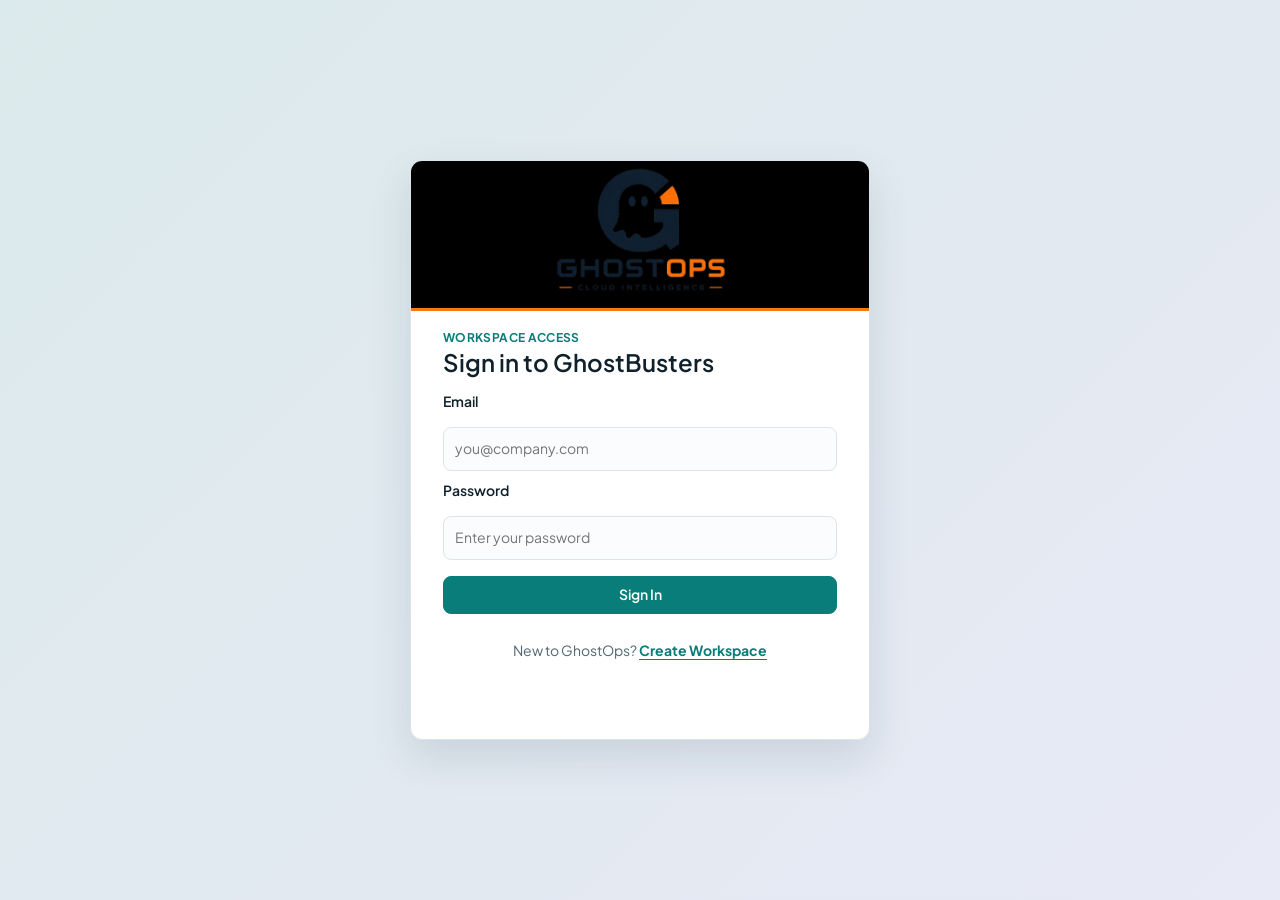
==== commit a2ccede3: "Refactor code structure for improved readability and maintainability" ====
--- a/static/index.html
+++ b/static/index.html
@@ -141,7 +141,7 @@
             <section class="panel goal-create-panel" id="goal-create-panel">
               <div class="goal-create-heading"><div><p class="kicker">Start with an outcome</p><h2 class="section-title">What should GhostBusters investigate?</h2></div><span class="mode-badge">Human approval stays in control</span></div>
               <label class="goal-prompt-label" for="goal-input">Goal</label><textarea id="goal-input" rows="3" placeholder="Reduce unnecessary production cloud spending without affecting reliability."></textarea>
-              <div class="goal-scope-grid"><label>Environment<select id="goal-scope-input"><option value="Non-production AWS">Non-production AWS</option><option value="Production AWS (protected)">Production AWS (protected)</option><option value="Connected repositories">Connected repositories</option></select></label><div class="goal-boundary-list"><span class="mini-label">Boundaries</span><span>Read-only investigation</span><span>Human approval before remediation</span><span>Protected resources excluded</span></div></div>
+              <div class="goal-scope-grid"><label>Environment<select id="goal-scope-input"><option value="Non-production AWS">Non-production AWS</option><option value="Production AWS (protected)">Production AWS (protected)</option><option value="Connected repositories">Connected repositories</option></select></label><fieldset class="goal-repository-scope" aria-describedby="goal-repositories-help"><legend>Repository scope</legend><div id="goal-repositories-input" class="goal-repository-checkboxes"></div><span id="goal-repositories-help" class="helper">Loading connected repositories...</span></fieldset><div class="goal-boundary-list"><span class="mini-label">Boundaries</span><span>Read-only investigation</span><span>Human approval before remediation</span><span>Protected resources excluded</span></div></div>
               <div class="connected-evidence-row"><span class="mini-label">Evidence sources</span><span class="evidence-connection">GitHub <b>Check settings</b></span><span class="evidence-connection">AWS <b>Check settings</b></span><span class="evidence-connection">Jira <b>Check settings</b></span><span class="evidence-connection">Pricing <b>Available only with verified pricing evidence</b></span></div>
               <div class="start-actions"><button id="goal-start-button" type="button">Review Goal</button></div><p id="goal-message" class="message" role="status"></p><button id="goal-retry-button" class="secondary compact" type="button" hidden>Retry</button>
             </section>
@@ -623,7 +623,7 @@
             <section class="panel" aria-labelledby="pending-invitations-title"><div class="section-heading"><div><p class="kicker">Pending Invitations</p><h2 id="pending-invitations-title" class="section-title">Invitations</h2></div></div><div id="pending-invitations-table"></div></section>
             <section class="panel" aria-labelledby="roles-access-title"><div class="section-heading"><div><p class="kicker">Roles &amp; Access</p><h2 id="roles-access-title" class="section-title">Permission bundles</h2><p>Roles provide default bundles; backend granular permissions remain authoritative. Custom roles are future work.</p></div></div><div id="roles-access-list" class="compact-list"></div></section>
             <section class="panel" aria-labelledby="repositories-settings-title"><div class="section-heading"><div><p class="kicker">Repositories</p><h2 id="repositories-settings-title" class="section-title">Repository Access</h2><p>Manage repository allowlists from the GitHub integration below. No repository controls are simulated here.</p></div></div><div id="repositories-settings-list" class="compact-list"></div></section>
-            <section class="panel" aria-labelledby="aws-connection-title"><div class="section-heading"><div><p class="kicker">Cloud Connections</p><h2 id="aws-connection-title" class="section-title">AWS</h2><p>Read-only inventory and CloudWatch evidence. Credentials come from the server's standard AWS credential chain and are never stored here.</p></div><span id="aws-connection-status" class="status-badge status-neutral">Not checked</span></div><div class="goal-create-grid"><label>Enabled<select id="aws-enabled-select"><option value="false">Disabled</option><option value="true">Enabled</option></select></label><label>Allowed regions<input id="aws-regions-input" placeholder="us-east-1,eu-west-1" /></label><label>CloudWatch lookback<input id="aws-lookback-input" type="number" min="1" max="90" value="14" /></label><button id="aws-save-button" type="button">Save AWS Settings</button></div><div class="toolbar-actions"><button id="aws-connect-button" type="button">Connect AWS Account</button><button id="aws-validate-button" class="secondary" type="button">Validate Connection</button></div><dl class="story-list compact"><div><dt>Account ID</dt><dd id="aws-account-id">Not checked</dd></div><div><dt>Last checked</dt><dd id="aws-last-checked">Not checked</dd></div><div><dt>Last successful collection</dt><dd id="aws-last-success">Not recorded</dd></div><div><dt>Permission warnings</dt><dd id="aws-permission-warnings">None recorded</dd></div></dl><p id="aws-message" class="message" role="status"></p><p class="helper">Connect validates server-provided read-only AWS credentials; no AWS keys are entered or stored in GhostBusters. Real AWS mode never falls back silently to fixtures.</p></section>
+            <section class="panel" aria-labelledby="aws-connection-title"><div class="section-heading"><div><p class="kicker">Cloud Connections</p><h2 id="aws-connection-title" class="section-title">AWS</h2><p>Connect a customer AWS account through AWS-hosted CloudFormation. GhostBusters receives read-only role access only.</p></div><span id="aws-connection-status" class="status-badge status-neutral">Not connected</span></div><div class="toolbar-actions"><button id="aws-connect-button" type="button">Connect AWS Account</button><button id="aws-validate-button" class="secondary" type="button">Validate Connection</button></div><dl class="story-list compact"><div><dt>Account ID</dt><dd id="aws-account-id">Not connected</dd></div><div><dt>Last checked</dt><dd id="aws-last-checked">Not checked</dd></div><div><dt>Last successful collection</dt><dd id="aws-last-success">Not recorded</dd></div><div><dt>Permission warnings</dt><dd id="aws-permission-warnings">None recorded</dd></div></dl><details class="integration-advanced"><summary>Advanced AWS settings</summary><p class="helper">Use these controls only to limit scan regions, change the CloudWatch evidence window, or disable the connection.</p><div class="goal-create-grid"><label>Enabled<select id="aws-enabled-select"><option value="false">Disabled</option><option value="true">Enabled</option></select></label><label>Allowed regions<input id="aws-regions-input" placeholder="us-east-1,eu-west-1" /></label><label>CloudWatch lookback<input id="aws-lookback-input" type="number" min="1" max="90" value="14" /></label><button id="aws-save-button" type="button">Save Advanced Settings</button></div></details><p id="aws-message" class="message" role="status"></p><p class="helper">AWS opens its own sign-in and setup. No access key, secret key, or customer credentials are entered or stored in GhostBusters. Real AWS mode never falls back silently to fixtures.</p></section>
             <section class="panel" aria-labelledby="github-connection-title"><div class="section-heading"><div><p class="kicker">Integrations</p><h2 id="github-connection-title" class="section-title">GitHub</h2><p>Connect a GitHub App installation for read-only repository context, activity, reviews, and CODEOWNERS evidence.</p></div><span id="github-connection-status" class="status-badge status-neutral">Not connected</span></div><div id="github-disconnected-state"><p class="helper">GhostBusters will request access through GitHub. No token or private key is entered here.</p><button id="github-connect-button" type="button">Connect GitHub</button></div><div id="github-connected-state" hidden><dl class="story-list compact"><div><dt>Connected account</dt><dd id="github-account-id">Not connected</dd></div><div><dt>Installation ID</dt><dd id="github-installation-id">Not connected</dd></div><div><dt>Repositories</dt><dd id="github-repository-list">None connected</dd></div><div><dt>Last checked</dt><dd id="github-last-checked">Not checked</dd></div><div><dt>Permission warnings</dt><dd id="github-permission-warnings">None recorded</dd></div></dl><div class="toolbar-actions"><button id="github-manage-repositories-button" class="secondary" type="button">Manage Repositories</button><button id="github-validate-button" class="secondary" type="button">Revalidate</button><button id="github-disconnect-button" class="secondary" type="button">Disconnect</button></div></div><details><summary>Advanced / Development setup</summary><p class="helper">Development fallback only. Production onboarding uses the GitHub App.</p><div class="goal-create-grid"><label>Enabled<select id="github-enabled-select"><option value="false">Disabled</option><option value="true">Enabled</option></select></label><label>Installation or account<input id="github-installation-input" placeholder="development account" /></label><label>Allowed repositories<input id="github-repositories-input" placeholder="owner/repository, ..." /></label><button id="github-save-button" type="button">Save Development Settings</button></div></details><p id="github-message" class="message" role="status"></p><p class="helper">Tokens, installation tokens, and private keys are never shown or stored in workspace configuration.</p></section>
             <section class="panel" aria-labelledby="jira-connection-title"><div class="section-heading"><div><p class="kicker">Integrations</p><h2 id="jira-connection-title" class="section-title">Jira</h2><p>Read-only project, issue, ownership, status, and activity context.</p></div><span id="jira-connection-status" class="status-badge status-neutral">Not checked</span></div><div class="goal-create-grid"><label>Enabled<select id="jira-enabled-select"><option value="false">Disabled</option><option value="true">Enabled</option></select></label><label>Base URL<input id="jira-base-url-input" placeholder="https://your-domain.atlassian.net" /></label><label>Allowed projects<input id="jira-projects-input" placeholder="OPS, PLATFORM, ..." /></label><button id="jira-save-button" type="button">Save Jira Settings</button></div><div class="toolbar-actions"><button id="jira-validate-button" class="secondary" type="button">Validate Connection</button></div><dl class="story-list compact"><div><dt>Site or account</dt><dd id="jira-account-id">Not checked</dd></div><div><dt>Projects</dt><dd id="jira-project-list">Not checked</dd></div><div><dt>Last checked</dt><dd id="jira-last-checked">Not checked</dd></div><div><dt>Permission warnings</dt><dd id="jira-permission-warnings">None recorded</dd></div></dl><p id="jira-message" class="message" role="status"></p><p class="helper">Source mode: Real Jira. API tokens and secrets are supplied by the server environment and are never shown.</p></section>
             <section class="panel" aria-labelledby="cloud-schedule-title"><div class="section-heading"><div><p class="kicker">Cloud Hunt</p><h2 id="cloud-schedule-title" class="section-title">Cloud Hunt Schedule</h2><p>Recurring read-only hunts preserve every prior run and never approve or remediate automatically.</p></div></div><div class="goal-create-grid"><label>Name<input id="schedule-name-input" placeholder="Weekly cloud review" /></label><label>Provider<select id="schedule-provider-select"><option value="multi_cloud">Multi-cloud</option><option value="aws">AWS</option><option value="azure">Azure</option><option value="gcp">Google Cloud</option></select></label><label>Source mode<select id="schedule-source-select"><option value="fixtures">Fixture-backed</option><option value="real_aws">Connected cloud account</option></select></label><label>Recurrence<select id="schedule-recurrence-select"><option value="daily">Daily</option><option value="weekly">Weekly</option><option value="monthly">Monthly</option></select></label><label>Time zone<input id="schedule-timezone-input" value="UTC" /></label><label>Hour<input id="schedule-hour-input" type="number" min="0" max="23" value="0" /></label><label>Minute<input id="schedule-minute-input" type="number" min="0" max="59" value="0" /></label><button id="schedule-create-button" type="button">Create Schedule</button></div><div id="schedule-list" class="compact-list"></div><p id="schedule-message" class="message" role="status"></p></section>
@@ -639,6 +639,9 @@
 
     <div class="auth-screen" id="auth-modal-backdrop">
       <section class="auth-card" aria-labelledby="auth-modal-title">
+        <div class="auth-brand" aria-label="GhostOps Cloud Intelligence">
+          <img src="/static/assets/Ghostopslogo.png" alt="GhostOps Cloud Intelligence" />
+        </div>
         <div class="modal-head">
           <div>
             <p class="kicker" id="auth-modal-kicker">Workspace access</p>
--- a/static/styles.css
+++ b/static/styles.css
@@ -432,13 +432,36 @@
   width: min(460px, 100%);
   display: grid;
   gap: 1rem;
-  padding: clamp(1.25rem, 3vw, 2rem);
+  padding: 0 clamp(1.25rem, 3vw, 2rem) clamp(1.25rem, 3vw, 2rem);
   border: 1px solid var(--line);
   border-radius: var(--radius);
   background: var(--surface-background);
+  overflow: hidden;
   box-shadow: var(--shadow-md);
   animation: authCardIn 280ms ease both;
   will-change: transform, opacity;
+}
+.auth-brand {
+  display: grid;
+  place-items: center;
+  min-height: 142px;
+  margin: 0 calc(clamp(1.25rem, 3vw, 2rem) * -1);
+  padding: 0.35rem 1.5rem;
+  background: #000;
+  border-bottom: 3px solid #ef7d11;
+}
+.auth-brand img {
+  display: block;
+  width: min(232px, 76vw);
+  height: 136px;
+  object-fit: cover;
+  object-position: center;
+}
+.auth-card .modal-head {
+  padding-top: 0.15rem;
+}
+.auth-card .modal-head .section-title {
+  margin-bottom: 0;
 }
 .auth-form {
   display: grid;
@@ -1408,12 +1431,19 @@
   .activity-pagination span { flex: 1 1 100%; }
   .activity-details-drawer { width: 100%; }
 }
+@media (max-width: 480px) {
+  .auth-screen { align-items: start; overflow-y: auto; }
+  .auth-card { margin: 1rem 0; }
+  .auth-brand { min-height: 122px; }
+  .auth-brand img { width: min(208px, 78vw); height: 116px; }
+}
 
 /* Autonomous Goals workspace */
-.goals-header{margin-bottom:.9rem}.goal-create-panel,.goal-interpretation-panel{padding:1.25rem}.goal-create-heading{display:flex;align-items:flex-start;justify-content:space-between;gap:1rem}.goal-prompt-label{display:block;margin:1rem 0 .35rem;color:var(--navy);font-size:13px;font-weight:700}.goal-create-panel textarea{width:100%;min-height:94px;resize:vertical;font-size:17px;line-height:1.45}.goal-scope-grid{display:grid;grid-template-columns:minmax(190px,.36fr) minmax(0,1fr);gap:1rem;align-items:end;margin-top:.9rem}.goal-boundary-list,.connected-evidence-row{display:flex;flex-wrap:wrap;gap:.45rem;align-items:center}.goal-boundary-list{min-height:42px}.goal-boundary-list>span:not(.mini-label),.evidence-connection{padding:.35rem .55rem;border:1px solid var(--line);border-radius:999px;background:var(--panel-soft);color:var(--muted);font-size:12px}.connected-evidence-row{margin-top:.95rem}.evidence-connection b{color:var(--teal)}.goal-confirmation-grid{display:grid;grid-template-columns:repeat(2,minmax(0,1fr));gap:.75rem;margin-top:1rem}.goal-confirmation-grid>div{padding:.8rem;border:1px solid var(--line-soft);border-radius:var(--radius-sm);background:var(--panel-soft)}.goal-confirmation-grid span,.goal-summary-rail .goal-summary-grid span{display:block;color:var(--muted);font-size:11px;font-weight:700;text-transform:uppercase}.goal-confirmation-grid strong{display:block;margin-top:.28rem;line-height:1.4}.goal-list-panel{margin-top:.9rem}.goal-card-grid{display:grid;grid-template-columns:repeat(auto-fit,minmax(270px,1fr));gap:.7rem}.goal-card{padding:1rem;border:1px solid var(--line-soft);border-radius:var(--card-radius);background:var(--elevated-card-background);box-shadow:var(--shadow-sm);animation:goal-card-in 320ms ease both}.goal-card:hover{border-color:#9dcfc9;transform:translateY(-2px);transition:transform 180ms ease,border-color 180ms ease}.goal-card-heading,.goal-card-meta,.goal-card-footer{display:flex;align-items:center;justify-content:space-between;gap:.5rem}.goal-card-icon{display:grid;place-items:center;width:28px;height:28px;border-radius:50%;background:#e5f5f2;color:var(--teal);font-weight:700}.goal-card-title{margin:.85rem 0 .3rem;font-size:16px;line-height:1.3}.goal-card-scope{min-height:1.35rem;margin:0;color:var(--muted);font-size:14px}.goal-card-meta{margin-top:.85rem;color:var(--muted);font-size:12px}.goal-card-footer{margin-top:.9rem;padding-top:.75rem;border-top:1px solid var(--line-soft)}.goal-workspace{display:grid;grid-template-columns:minmax(220px,.3fr) minmax(0,.7fr);gap:.9rem;margin-top:.9rem}.goal-summary-rail{display:grid;align-content:start;gap:.75rem;padding:1rem}.goal-summary-rail .goal-summary-grid{display:grid;gap:.65rem}.goal-summary-rail .goal-summary-grid>div{padding-bottom:.55rem;border-bottom:1px solid var(--line-soft)}.goal-summary-rail .goal-summary-grid strong{display:block;margin-top:.2rem;font-size:14px}.goal-workspace-main{display:grid;gap:.8rem;min-width:0}.goal-agent-status{display:flex;align-items:center;justify-content:space-between;gap:1rem;padding:1rem;border:1px solid #bfe2dc;border-radius:var(--card-radius);background:linear-gradient(120deg,#f1fbf9,#f7fbff)}.goal-agent-status h3{margin:.2rem 0;font-size:18px}.goal-agent-status p{margin:0;color:var(--muted);font-size:14px}.goal-agent-mark{position:relative;display:grid;place-items:center;width:52px;height:52px;margin-bottom:.5rem;border-radius:50%;background:#e5f5f2}.goal-agent-mark:before,.goal-agent-mark:after{content:"";position:absolute;inset:-5px;border:1px solid #86cfc5;border-radius:50%;opacity:0}.goal-agent-mark span{width:18px;height:18px;border-radius:50%;background:var(--teal);box-shadow:0 0 0 6px rgba(22,145,133,.12)}.goal-agent-mark.active:before{opacity:1;animation:goal-orbit 2s linear infinite}.goal-agent-mark.waiting span{background:var(--amber)}.goal-agent-mark.complete span{background:var(--green)}.goal-agent-mark.failed span{background:var(--red)}.goal-execution-map{display:grid;grid-template-columns:repeat(7,minmax(100px,1fr));gap:.35rem;margin:0;padding:0;list-style:none;overflow-x:auto}.goal-map-node{position:relative;min-height:88px;padding:.55rem;border:1px solid var(--line);border-radius:var(--radius-sm);background:var(--panel-soft)}.goal-map-node strong,.goal-map-node small{display:block}.goal-map-node strong{margin-top:.35rem;font-size:12px;line-height:1.25}.goal-map-node small{margin-top:.3rem;color:var(--muted);font-size:11px}.goal-map-number{display:grid;place-items:center;width:23px;height:23px;border-radius:50%;background:#dfe7ec;color:var(--muted);font-size:11px;font-weight:700}.goal-map-node.complete{border-color:#b9d9c8;background:#f2f9f5}.goal-map-node.complete .goal-map-number{background:var(--green);color:#fff}.goal-map-node.active{border-color:#7bc9c0;background:#effaf8;box-shadow:0 0 0 2px rgba(22,145,133,.12)}.goal-map-node.active .goal-map-number{background:var(--teal);color:#fff}.goal-map-connector{position:absolute;top:23px;right:-.45rem;width:.45rem;height:2px;background:var(--line)}.goal-tabs{display:flex;flex-wrap:wrap;gap:.4rem;margin:0;padding:.7rem;border:1px solid var(--line-soft);border-radius:var(--radius);background:#fff}.goal-tab-panel{min-height:220px}.goal-outcome-hero{display:flex;gap:.8rem;align-items:flex-start;padding:1rem;border:1px solid #bfe2dc;border-radius:var(--radius);background:#f1fbf9}.goal-outcome-icon{display:grid;place-items:center;width:30px;height:30px;border-radius:50%;background:var(--green);color:#fff;font-weight:700}.goal-outcome-hero h3{margin:.18rem 0}.goal-outcome-hero p:last-child{margin:0;color:var(--muted);line-height:1.45}.goal-outcome-metrics{display:grid;grid-template-columns:repeat(3,minmax(0,1fr));gap:.6rem;margin:.8rem 0}.goal-outcome-metrics>div{padding:.7rem;border:1px solid var(--line-soft);border-radius:var(--radius-sm);background:var(--panel-soft)}.goal-outcome-metrics strong,.goal-outcome-metrics span{display:block}.goal-outcome-metrics strong{font-size:20px}.goal-outcome-metrics span{color:var(--muted);font-size:12px}.goal-next-action{margin:0;padding:.8rem;border-left:3px solid var(--amber);background:var(--amber-soft);color:var(--navy)}.goal-finding-card{margin-top:.65rem;padding:.9rem;border:1px solid #ecd598;border-radius:var(--radius);background:#fffaf0;animation:goal-card-in 300ms ease both}.goal-finding-card h3{margin:.45rem 0 .25rem}.goal-finding-card p{margin:0 0 .6rem;color:var(--muted);line-height:1.4}@keyframes goal-card-in{from{opacity:0;transform:translateY(8px)}to{opacity:1;transform:translateY(0)}}@keyframes goal-orbit{to{transform:rotate(360deg)}}
+.goals-header{margin-bottom:.9rem}.goal-create-panel,.goal-interpretation-panel{padding:1.25rem}.goal-create-heading{display:flex;align-items:flex-start;justify-content:space-between;gap:1rem}.goal-prompt-label{display:block;margin:1rem 0 .35rem;color:var(--navy);font-size:13px;font-weight:700}.goal-create-panel textarea{width:100%;min-height:94px;resize:vertical;font-size:17px;line-height:1.45}.goal-scope-grid{display:grid;grid-template-columns:minmax(190px,.36fr) minmax(0,1fr);gap:1rem;align-items:end;margin-top:.9rem}.goal-repository-scope{min-width:0;margin:0;padding:0;border:0}.goal-repository-scope legend{padding:0;color:var(--muted);font-size:var(--text-xs);font-weight:700}.goal-repository-checkboxes{display:grid;gap:.45rem;max-height:174px;margin-top:.45rem;overflow-y:auto}.goal-repository-checkboxes.is-empty{min-height:42px}.goal-repository-option{display:flex;align-items:flex-start;gap:.65rem;min-width:0;min-height:42px;padding:.55rem .65rem;border:1px solid var(--line);border-radius:var(--radius-sm);background:#fff;color:var(--navy);cursor:pointer}.goal-repository-option:hover{border-color:#9dcfc9;background:#f4fbfa}.goal-repository-option:focus-within{outline:2px solid #4b9ab3;outline-offset:2px}.goal-repository-option.is-selected{border-color:var(--teal);background:#e9f8f5;box-shadow:0 0 0 1px rgba(22,145,133,.16)}.goal-repository-option input{flex:0 0 auto;width:16px;height:16px;margin:2px 0 0;accent-color:var(--teal)}.goal-repository-option-label{flex:1;min-width:0;line-height:1.4;overflow-wrap:anywhere}.goal-repository-checkboxes .muted{margin:0;padding:.55rem .65rem;border:1px dashed var(--line);border-radius:var(--radius-sm);font-size:13px}.goal-boundary-list,.connected-evidence-row{display:flex;flex-wrap:wrap;gap:.45rem;align-items:center}.goal-boundary-list{min-height:42px}.goal-boundary-list>span:not(.mini-label),.evidence-connection{padding:.35rem .55rem;border:1px solid var(--line);border-radius:999px;background:var(--panel-soft);color:var(--muted);font-size:12px}.connected-evidence-row{margin-top:.95rem}.evidence-connection b{color:var(--teal)}.goal-confirmation-grid{display:grid;grid-template-columns:repeat(2,minmax(0,1fr));gap:.75rem;margin-top:1rem}.goal-confirmation-grid>div{padding:.8rem;border:1px solid var(--line-soft);border-radius:var(--radius-sm);background:var(--panel-soft)}.goal-confirmation-grid span,.goal-summary-rail .goal-summary-grid span{display:block;color:var(--muted);font-size:11px;font-weight:700;text-transform:uppercase}.goal-confirmation-grid strong{display:block;margin-top:.28rem;line-height:1.4}.goal-list-panel{margin-top:.9rem}.goal-card-grid{display:grid;grid-template-columns:repeat(auto-fit,minmax(270px,1fr));gap:.7rem}.goal-card{padding:1rem;border:1px solid var(--line-soft);border-radius:var(--card-radius);background:var(--elevated-card-background);box-shadow:var(--shadow-sm);animation:goal-card-in 320ms ease both}.goal-card:hover{border-color:#9dcfc9;transform:translateY(-2px);transition:transform 180ms ease,border-color 180ms ease}.goal-card-heading,.goal-card-meta,.goal-card-footer{display:flex;align-items:center;justify-content:space-between;gap:.5rem}.goal-card-icon{display:grid;place-items:center;width:28px;height:28px;border-radius:50%;background:#e5f5f2;color:var(--teal);font-weight:700}.goal-card-title{margin:.85rem 0 .3rem;font-size:16px;line-height:1.3}.goal-card-scope{min-height:1.35rem;margin:0;color:var(--muted);font-size:14px}.goal-card-meta{margin-top:.85rem;color:var(--muted);font-size:12px}.goal-card-footer{margin-top:.9rem;padding-top:.75rem;border-top:1px solid var(--line-soft)}.goal-workspace{display:grid;grid-template-columns:minmax(220px,.3fr) minmax(0,.7fr);gap:.9rem;margin-top:.9rem}.goal-summary-rail{display:grid;align-content:start;gap:.75rem;padding:1rem}.goal-summary-rail .goal-summary-grid{display:grid;gap:.65rem}.goal-summary-rail .goal-summary-grid>div{padding-bottom:.55rem;border-bottom:1px solid var(--line-soft)}.goal-summary-rail .goal-summary-grid strong{display:block;margin-top:.2rem;font-size:14px}.goal-workspace-main{display:grid;gap:.8rem;min-width:0}.goal-agent-status{display:flex;align-items:center;justify-content:space-between;gap:1rem;padding:1rem;border:1px solid #bfe2dc;border-radius:var(--card-radius);background:linear-gradient(120deg,#f1fbf9,#f7fbff)}.goal-agent-status h3{margin:.2rem 0;font-size:18px}.goal-agent-status p{margin:0;color:var(--muted);font-size:14px}.goal-agent-mark{position:relative;display:grid;place-items:center;width:52px;height:52px;margin-bottom:.5rem;border-radius:50%;background:#e5f5f2}.goal-agent-mark:before,.goal-agent-mark:after{content:"";position:absolute;inset:-5px;border:1px solid #86cfc5;border-radius:50%;opacity:0}.goal-agent-mark span{width:18px;height:18px;border-radius:50%;background:var(--teal);box-shadow:0 0 0 6px rgba(22,145,133,.12)}.goal-agent-mark.active:before{opacity:1;animation:goal-orbit 2s linear infinite}.goal-agent-mark.waiting span{background:var(--amber)}.goal-agent-mark.complete span{background:var(--green)}.goal-agent-mark.failed span{background:var(--red)}.goal-execution-map{display:grid;grid-template-columns:repeat(7,minmax(100px,1fr));gap:.35rem;margin:0;padding:0;list-style:none;overflow-x:auto}.goal-map-node{position:relative;min-height:88px;padding:.55rem;border:1px solid var(--line);border-radius:var(--radius-sm);background:var(--panel-soft)}.goal-map-node strong,.goal-map-node small{display:block}.goal-map-node strong{margin-top:.35rem;font-size:12px;line-height:1.25}.goal-map-node small{margin-top:.3rem;color:var(--muted);font-size:11px}.goal-map-number{display:grid;place-items:center;width:23px;height:23px;border-radius:50%;background:#dfe7ec;color:var(--muted);font-size:11px;font-weight:700}.goal-map-node.complete{border-color:#b9d9c8;background:#f2f9f5}.goal-map-node.complete .goal-map-number{background:var(--green);color:#fff}.goal-map-node.active{border-color:#7bc9c0;background:#effaf8;box-shadow:0 0 0 2px rgba(22,145,133,.12)}.goal-map-node.active .goal-map-number{background:var(--teal);color:#fff}.goal-map-connector{position:absolute;top:23px;right:-.45rem;width:.45rem;height:2px;background:var(--line)}.goal-tabs{display:flex;flex-wrap:wrap;gap:.4rem;margin:0;padding:.7rem;border:1px solid var(--line-soft);border-radius:var(--radius);background:#fff}.goal-tab-panel{min-height:220px}.goal-outcome-hero{display:flex;gap:.8rem;align-items:flex-start;padding:1rem;border:1px solid #bfe2dc;border-radius:var(--radius);background:#f1fbf9}.goal-outcome-icon{display:grid;place-items:center;width:30px;height:30px;border-radius:50%;background:var(--green);color:#fff;font-weight:700}.goal-outcome-hero h3{margin:.18rem 0}.goal-outcome-hero p:last-child{margin:0;color:var(--muted);line-height:1.45}.goal-outcome-metrics{display:grid;grid-template-columns:repeat(3,minmax(0,1fr));gap:.6rem;margin:.8rem 0}.goal-outcome-metrics>div{padding:.7rem;border:1px solid var(--line-soft);border-radius:var(--radius-sm);background:var(--panel-soft)}.goal-outcome-metrics strong,.goal-outcome-metrics span{display:block}.goal-outcome-metrics strong{font-size:20px}.goal-outcome-metrics span{color:var(--muted);font-size:12px}.goal-next-action{margin:0;padding:.8rem;border-left:3px solid var(--amber);background:var(--amber-soft);color:var(--navy)}.goal-finding-card{margin-top:.65rem;padding:.9rem;border:1px solid #ecd598;border-radius:var(--radius);background:#fffaf0;animation:goal-card-in 300ms ease both}.goal-finding-card h3{margin:.45rem 0 .25rem}.goal-finding-card p{margin:0 0 .6rem;color:var(--muted);line-height:1.4}@keyframes goal-card-in{from{opacity:0;transform:translateY(8px)}to{opacity:1;transform:translateY(0)}}@keyframes goal-orbit{to{transform:rotate(360deg)}}
 @media (max-width:900px){.goal-workspace{grid-template-columns:1fr}.goal-summary-rail{grid-template-columns:minmax(0,1fr) auto;align-items:start}.goal-summary-rail .goal-summary-grid{grid-column:1/-1;grid-template-columns:repeat(2,minmax(0,1fr))}.goal-execution-map{grid-template-columns:repeat(7,130px)}}
 @media (max-width:620px){.goal-scope-grid,.goal-confirmation-grid{grid-template-columns:1fr}.goal-create-heading,.goal-agent-status{display:block}.goal-agent-status .mode-badge{display:inline-flex;margin-top:.7rem}.goal-summary-rail{grid-template-columns:1fr}.goal-summary-rail .goal-summary-grid{grid-template-columns:1fr 1fr}.goal-outcome-metrics{gap:.35rem}}
 @media (prefers-reduced-motion:reduce){.goal-agent-mark,.goal-map-connector,.goal-card,.goal-finding-card{animation:none!important;transition:none!important}}
+.goal-map-node.warning{border-color:#e4ba54;background:#fff9e8}.goal-map-node.warning .goal-map-number{background:var(--amber);color:#fff}
 /* Clarification controls are form choices, not compact filter chips. */
 .goal-clarification-panel{padding:1.25rem}.goal-clarification-panel #goal-clarification-questions{grid-template-columns:repeat(auto-fit,minmax(320px,1fr));gap:1rem;margin-top:.85rem;align-items:start}.clarification-question-card{display:flex;flex-direction:column;align-self:start;min-width:0;margin:0;padding:1rem;border-color:#d4e1e5;border-radius:var(--radius);background:#f9fcfd;box-shadow:none}.clarification-question-title{margin:0!important;font-size:16px;line-height:1.3}.clarification-question-help{margin:.35rem 0 .8rem!important;font-size:13px;line-height:1.45}.clarification-option-card{display:flex;align-items:flex-start;gap:.75rem;min-width:0;min-height:46px;margin:.3rem 0 0;padding:.65rem .7rem;border:1px solid var(--line);border-radius:var(--radius-sm);background:#fff;color:var(--navy);cursor:pointer;text-align:left}.clarification-option-card:hover{border-color:#9dcfc9;background:#f4fbfa}.clarification-option-card:focus-within{outline:2px solid #4b9ab3;outline-offset:2px}.clarification-option-card input{flex:0 0 auto;width:16px;height:16px;margin:3px 0 0;accent-color:var(--teal)}.clarification-option-label{flex:1;min-width:0;line-height:1.4;text-align:left}.clarification-option-card.is-recommended{border-color:#b5dcd5;background:#f1faf8}.clarification-option-card.is-selected{border-color:var(--teal);background:#e9f8f5;box-shadow:0 0 0 1px rgba(22,145,133,.16)}.clarification-recommended-badge{flex:0 0 auto;align-self:flex-start;padding:.16rem .35rem;border-radius:999px;background:#dff3ef;color:#126a61;font-size:10px;font-weight:700;line-height:1.2}.goal-clarification-other{width:100%;min-height:42px;margin-top:.65rem;padding:.55rem .7rem;border:1px solid var(--line);border-radius:var(--radius-sm);background:#fff;color:var(--navy)}.goal-clarification-panel .start-actions{display:grid;grid-template-columns:repeat(4,minmax(0,1fr));gap:.65rem;margin-top:1rem}.goal-clarification-panel .start-actions button{min-height:42px;padding:.55rem .75rem;white-space:normal}.goal-clarification-panel .start-actions button:first-child{font-weight:700}
 .goal-live-step{border-left-width:4px}.goal-live-step-completed{border-left-color:var(--green);background:#f2f9f5}.goal-live-step-running{border-left-color:var(--teal);background:#effaf8}.goal-live-step-failed{border-left-color:var(--red);background:#fff3f3}.goal-live-step-pending{border-left-color:#aab8c1;background:#f7f9fa}
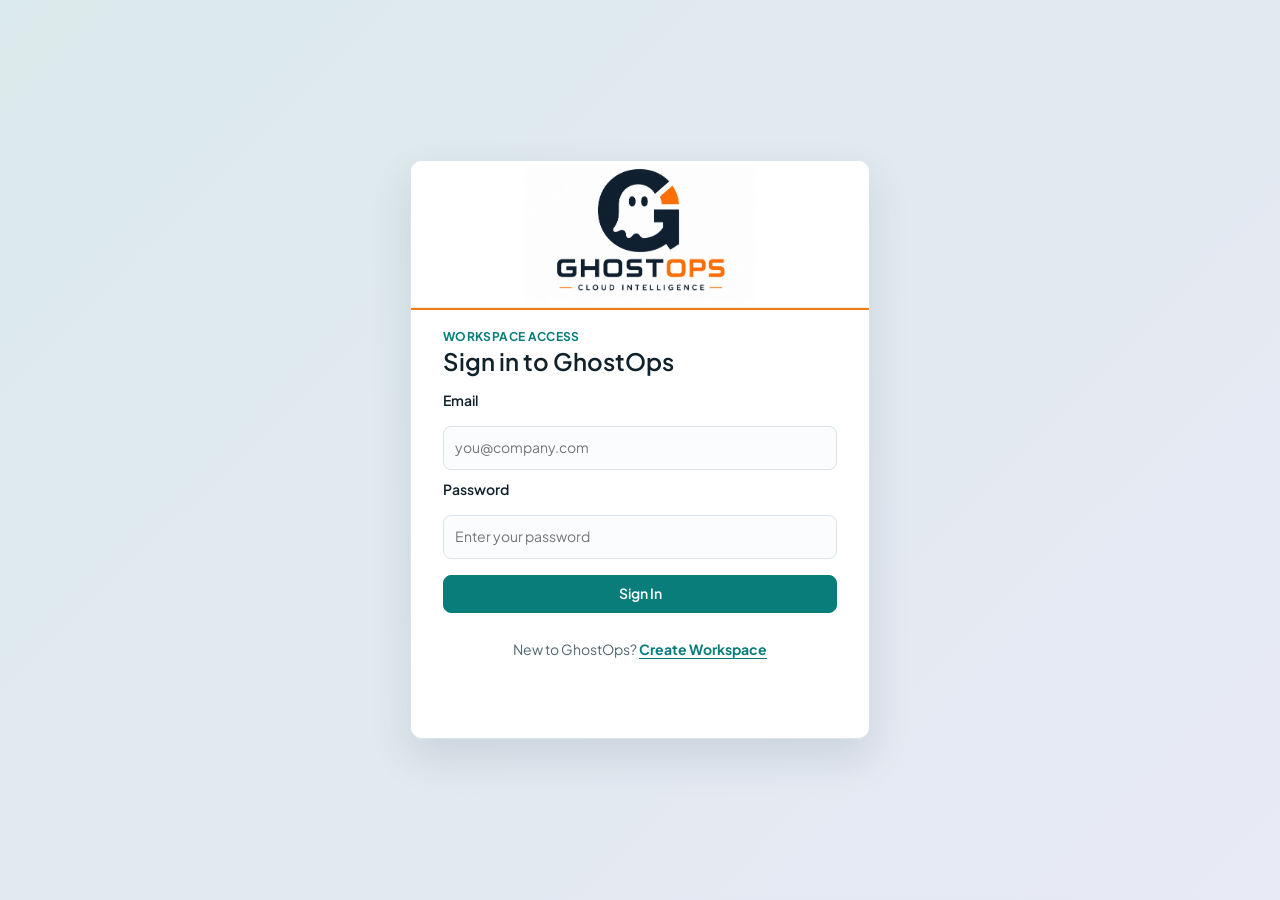
==== commit c57e3ef2: "Refactor code structure for improved readability and maintainability" ====
--- a/static/index.html
+++ b/static/index.html
@@ -3,7 +3,8 @@
   <head>
     <meta charset="utf-8" />
     <meta name="viewport" content="width=device-width, initial-scale=1" />
-    <title>GhostBusters</title>
+    <title>GhostOps</title>
+    <link rel="icon" type="image/png" href="/static/assets/ghostops-favicon.png" />
     <link rel="preconnect" href="https://fonts.googleapis.com" />
     <link rel="preconnect" href="https://fonts.gstatic.com" crossorigin />
     <link rel="stylesheet" href="/static/styles.css?v=auth-v1" />
@@ -12,11 +13,7 @@
     <div class="app-shell" hidden>
       <aside class="sidebar" aria-label="Primary navigation">
         <div class="brand">
-          <span class="brand-mark" aria-hidden="true">GB</span>
-          <div>
-            <h1>GhostBusters</h1>
-            <p>FinOps decision support</p>
-          </div>
+          <img src="/static/assets/ghostops-sidebar.png" alt="GhostOps" />
         </div>
 
         <nav class="view-switch" aria-label="Product areas">
@@ -34,7 +31,7 @@
 
         <div class="sidebar-card">
           <strong>Human approval stays in control</strong>
-          <span>GhostBusters prepares remediation pull requests only after review.</span>
+          <span>GhostOps prepares remediation pull requests only after review.</span>
         </div>
 
         <nav class="sidebar-bottom" aria-label="Support navigation">
@@ -51,7 +48,7 @@
           </div>
           <div class="topbar-actions">
             <button class="icon-button" id="notification-button" type="button" aria-label="Notifications">!</button>
-            <button id="ask-global-button" class="secondary compact ask-trigger" type="button">Ask GhostBusters</button>
+            <button id="ask-global-button" class="secondary compact ask-trigger" type="button">Ask GhostOps</button>
             <div class="user-chip" id="user-menu" aria-label="Signed-in user">
               <span id="user-initials" aria-hidden="true">GB</span>
               <div><strong id="user-display-name">FinOps</strong><small id="user-role-org">Demo workspace</small></div>
@@ -83,7 +80,7 @@
               <div class="progress-card-head">
                 <div>
                   <p class="kicker">Getting started</p>
-                  <h2 id="setup-progress-title" class="section-title">Connect GhostBusters</h2>
+                  <h2 id="setup-progress-title" class="section-title">Connect GhostOps</h2>
                 </div>
                 <strong id="setup-progress-percent">0% complete</strong>
               </div>
@@ -135,22 +132,22 @@
           <section id="demo-readiness-view" class="mode-view page-enter" hidden aria-labelledby="demo-readiness-title"><div class="mode-header panel"><div><p class="kicker">Competition Demo</p><h2 id="demo-readiness-title" class="section-title">Demo Readiness</h2><p>Transparent readiness checks for the live demonstration. Secrets are never displayed.</p></div><div class="toolbar-actions"><button id="demo-readiness-refresh-button" class="secondary" type="button">Refresh Readiness</button><button id="demo-reset-button" class="secondary" type="button">Reset Demo Fixtures</button></div></div><section class="summary-grid" id="demo-readiness-summary"></section><section class="overview-grid"><article class="panel"><div class="section-heading"><div><p class="kicker">System</p><h2 class="section-title">Health and data modes</h2></div></div><div id="demo-readiness-health" class="compact-list"></div></article><article class="panel"><div class="section-heading"><div><p class="kicker">Integrations</p><h2 class="section-title">Connection readiness</h2></div></div><div id="demo-readiness-integrations" class="compact-list"></div></article></section><section class="panel"><div class="section-heading"><div><p class="kicker">Warnings</p><h2 class="section-title">Known limitations</h2></div></div><div id="demo-readiness-warnings" class="compact-list"></div></section></section>
           <section id="goals-view" class="mode-view page-enter" hidden aria-labelledby="goals-title">
             <div class="mode-header goals-header">
-              <div><p class="kicker">Autonomous Goals</p><h2 id="goals-title" class="section-title">Direct the investigation</h2><p>Give GhostBusters an outcome. It will choose the investigations, collect evidence, and stop at the human decision boundary.</p></div>
+              <div><p class="kicker">Autonomous Goals</p><h2 id="goals-title" class="section-title">Direct the investigation</h2><p>Give GhostOps an outcome. It will choose the investigations, collect evidence, and stop at the human decision boundary.</p></div>
               <div class="toolbar-actions"><button id="goal-back-list-button" class="secondary compact" type="button" hidden>All Goals</button><button id="goal-refresh-button" class="secondary compact" type="button">Refresh</button></div>
             </div>
             <section class="panel goal-create-panel" id="goal-create-panel">
-              <div class="goal-create-heading"><div><p class="kicker">Start with an outcome</p><h2 class="section-title">What should GhostBusters investigate?</h2></div><span class="mode-badge">Human approval stays in control</span></div>
+              <div class="goal-create-heading"><div><p class="kicker">Start with an outcome</p><h2 class="section-title">What should GhostOps investigate?</h2></div><span class="mode-badge">Human approval stays in control</span></div>
               <label class="goal-prompt-label" for="goal-input">Goal</label><textarea id="goal-input" rows="3" placeholder="Reduce unnecessary production cloud spending without affecting reliability."></textarea>
               <div class="goal-scope-grid"><label>Environment<select id="goal-scope-input"><option value="Non-production AWS">Non-production AWS</option><option value="Production AWS (protected)">Production AWS (protected)</option><option value="Connected repositories">Connected repositories</option></select></label><fieldset class="goal-repository-scope" aria-describedby="goal-repositories-help"><legend>Repository scope</legend><div id="goal-repositories-input" class="goal-repository-checkboxes"></div><span id="goal-repositories-help" class="helper">Loading connected repositories...</span></fieldset><div class="goal-boundary-list"><span class="mini-label">Boundaries</span><span>Read-only investigation</span><span>Human approval before remediation</span><span>Protected resources excluded</span></div></div>
               <div class="connected-evidence-row"><span class="mini-label">Evidence sources</span><span class="evidence-connection">GitHub <b>Check settings</b></span><span class="evidence-connection">AWS <b>Check settings</b></span><span class="evidence-connection">Jira <b>Check settings</b></span><span class="evidence-connection">Pricing <b>Available only with verified pricing evidence</b></span></div>
               <div class="start-actions"><button id="goal-start-button" type="button">Review Goal</button></div><p id="goal-message" class="message" role="status"></p><button id="goal-retry-button" class="secondary compact" type="button" hidden>Retry</button>
             </section>
-            <section class="panel goal-clarification-panel" id="goal-clarification-panel" hidden><div class="goal-create-heading"><div><p class="kicker">A few details</p><h2 class="section-title">Help GhostBusters plan safely</h2><p id="goal-clarification-progress" class="muted"></p></div><span class="status-badge status-awaiting-review">Needs revision</span></div><p id="goal-clarification-reason" class="message"></p><div id="goal-clarification-questions" class="goal-card-grid"></div><div class="start-actions"><button id="goal-clarification-continue-button" type="button">Continue</button><button id="goal-clarification-recommended-button" class="secondary" type="button">Use recommended answers</button><button id="goal-clarification-edit-button" class="secondary" type="button">Edit original goal</button><button id="goal-clarification-cancel-button" class="secondary" type="button">Cancel</button></div></section>
+            <section class="panel goal-clarification-panel" id="goal-clarification-panel" hidden><div class="goal-create-heading"><div><p class="kicker">A few details</p><h2 class="section-title">Help GhostOps plan safely</h2><p id="goal-clarification-progress" class="muted"></p></div><span class="status-badge status-awaiting-review">Needs revision</span></div><p id="goal-clarification-reason" class="message"></p><div id="goal-clarification-questions" class="goal-card-grid"></div><div class="start-actions"><button id="goal-clarification-continue-button" type="button">Continue</button><button id="goal-clarification-recommended-button" class="secondary" type="button">Use recommended answers</button><button id="goal-clarification-edit-button" class="secondary" type="button">Edit original goal</button><button id="goal-clarification-cancel-button" class="secondary" type="button">Cancel</button></div></section>
             <section class="panel goal-interpretation-panel" id="goal-interpretation-panel" hidden><div class="goal-create-heading"><div><p class="kicker">Goal understood</p><h2 class="section-title">Confirm the investigation</h2></div><span class="status-badge status-in-progress">Ready to start</span></div><div class="goal-confirmation-grid"><div><span>Objective</span><strong id="goal-confirmed-objective">Not recorded</strong></div><div><span>Scope</span><strong id="goal-confirmed-scope">Not recorded</strong></div><div><span>Boundaries</span><strong>No automatic infrastructure mutation · Human approval required</strong></div><div><span>Planned investigations</span><strong>Repository analysis · Cloud Hunt · Utilization · Pricing · Dependencies</strong></div></div><div class="start-actions"><button id="goal-confirm-button" type="button">Start Investigation</button><button id="goal-edit-button" class="secondary" type="button">Edit Goal</button></div></section>
-            <section class="goal-list-panel" id="goal-list-panel"><div class="section-heading"><div><p class="kicker">Workspace history</p><h2 class="section-title">Your goals</h2></div><span class="count-badge" id="goal-list-count">0 goals</span></div><div id="goal-list" class="goal-card-grid"></div><div id="goal-list-empty" class="empty-state-inline" hidden><h3>No goals yet</h3><p>Start with a measurable outcome and GhostBusters will build the investigation path.</p></div></section>
+            <section class="goal-list-panel" id="goal-list-panel"><div class="section-heading"><div><p class="kicker">Workspace history</p><h2 class="section-title">Your goals</h2></div><span class="count-badge" id="goal-list-count">0 goals</span></div><div id="goal-list" class="goal-card-grid"></div><div id="goal-list-empty" class="empty-state-inline" hidden><h3>No goals yet</h3><p>Start with a measurable outcome and GhostOps will build the investigation path.</p></div></section>
             <section class="goal-execution-layout goal-workspace" id="goal-execution-panel" hidden>
               <aside class="goal-summary-rail panel"><button id="goal-workspace-back-button" class="secondary compact" type="button">Back to Goals</button><div class="goal-agent-mark idle" id="goal-agent-mark" aria-label="Agent state"><span></span></div><p class="kicker">Selected goal</p><h2 id="goal-summary-title" class="section-title">Goal</h2><span id="goal-summary-status" class="status-badge status-awaiting-review">Waiting</span><div class="goal-summary-grid"><div><span>Scope</span><strong id="goal-summary-scope">Not recorded</strong></div><div><span>Elapsed</span><strong id="goal-summary-elapsed">Not recorded</strong></div><div><span>Planning</span><strong id="goal-summary-planning">Deterministic safety planning</strong></div><div><span>Data source</span><strong id="goal-summary-source">Connected evidence</strong></div></div><button id="goal-retry-evidence-button" class="secondary" type="button" hidden>Retry Evidence Collection</button><button id="goal-cancel-button" class="button-danger" type="button">Cancel Goal</button></aside>
-              <div class="goal-workspace-main"><div class="goal-agent-status" aria-live="polite"><div><span class="mini-label">GhostBusters agent</span><h3 id="goal-agent-state">Waiting to investigate</h3><p id="goal-agent-narration">The recorded journey will appear here as evidence arrives.</p></div><span id="goal-current-tool" class="mode-badge">Planner</span></div><ol id="goal-journey-list" class="goal-execution-map"></ol><article class="panel goal-current-step" aria-live="polite"><div><p class="kicker">Current step</p><h2 id="goal-current-action" class="section-title">Waiting</h2></div><span class="mode-badge" id="goal-current-tool-duplicate" hidden>Planner</span><dl class="story-list compact"><div><dt>Why this step</dt><dd id="goal-current-reason">Not recorded</dd></div><div><dt>Input</dt><dd id="goal-current-input">Not recorded</dd></div><div><dt>Attempt</dt><dd id="goal-current-attempt">1</dd></div><div><dt>Output</dt><dd id="goal-current-output">Not recorded</dd></div><div><dt>Decision impact</dt><dd id="goal-current-impact">No infrastructure mutation was performed.</dd></div></dl></article><nav class="goal-tabs" aria-label="Goal workspace sections"><button class="filter-chip filter-chip-active" data-goal-tab="outcome" type="button">Outcome</button><button class="filter-chip" data-goal-tab="plan" type="button">Live Plan</button><button class="filter-chip" data-goal-tab="findings" type="button">Findings</button><button class="filter-chip" data-goal-tab="evidence" type="button">Evidence</button><button class="filter-chip" data-goal-tab="technical" type="button">Technical Trace</button></nav><section class="panel goal-tab-panel"><div id="goal-tab-content"></div></section></div>
+              <div class="goal-workspace-main"><div class="goal-agent-status" aria-live="polite"><div><span class="mini-label">GhostOps agent</span><h3 id="goal-agent-state">Waiting to investigate</h3><p id="goal-agent-narration">The recorded journey will appear here as evidence arrives.</p></div><span id="goal-current-tool" class="mode-badge">Planner</span></div><ol id="goal-journey-list" class="goal-execution-map"></ol><article class="panel goal-current-step" aria-live="polite"><div><p class="kicker">Current step</p><h2 id="goal-current-action" class="section-title">Waiting</h2></div><span class="mode-badge" id="goal-current-tool-duplicate" hidden>Planner</span><dl class="story-list compact"><div><dt>Why this step</dt><dd id="goal-current-reason">Not recorded</dd></div><div><dt>Input</dt><dd id="goal-current-input">Not recorded</dd></div><div><dt>Attempt</dt><dd id="goal-current-attempt">1</dd></div><div><dt>Output</dt><dd id="goal-current-output">Not recorded</dd></div><div><dt>Decision impact</dt><dd id="goal-current-impact">No infrastructure mutation was performed.</dd></div></dl></article><nav class="goal-tabs" aria-label="Goal workspace sections"><button class="filter-chip filter-chip-active" data-goal-tab="outcome" type="button">Outcome</button><button class="filter-chip" data-goal-tab="plan" type="button">Live Plan</button><button class="filter-chip" data-goal-tab="findings" type="button">Findings</button><button class="filter-chip" data-goal-tab="evidence" type="button">Evidence</button><button class="filter-chip" data-goal-tab="technical" type="button">Technical Trace</button></nav><section class="panel goal-tab-panel"><div id="goal-tab-content"></div></section></div>
             </section>
           </section>
 
@@ -213,7 +210,7 @@
                 <div class="toolbar-actions">
                   <button id="back-pr-list-button" class="secondary compact" type="button">Back to PR Reviews</button>
                   <button id="case-refresh-button" class="icon-button" type="button" title="Refresh current run" aria-label="Refresh current run">↻</button>
-                  <button id="ask-case-button" class="secondary compact ask-trigger" type="button">Ask GhostBusters</button>
+                  <button id="ask-case-button" class="secondary compact ask-trigger" type="button">Ask GhostOps</button>
                   <button id="case-launch-demo-button" class="secondary compact" type="button">Launch Demo</button>
                 </div>
               </div>
@@ -312,7 +309,7 @@
                 <ol class="stage-list" id="stage-list"></ol>
                 <article class="current-action" aria-label="Current workflow summary">
                   <div><span>Current stage</span><strong id="current-action">No case loaded</strong></div>
-                  <div><span>Why it matters</span><strong id="current-reason">Start a review to see what GhostBusters found.</strong></div>
+                  <div><span>Why it matters</span><strong id="current-reason">Start a review to see what GhostOps found.</strong></div>
                   <div><span>Latest result</span><strong id="current-output">Waiting</strong></div>
                   <div><span>Next</span><strong id="current-next">Choose a prepared case</strong></div>
                 </article>
@@ -323,7 +320,7 @@
               <article class="panel recommendation-card" aria-labelledby="recommendation-title">
                 <p class="kicker">Recommendation</p>
                 <h2 id="recommendation-title" class="section-title">Waiting for review</h2>
-                <p class="recommendation-reason" id="recommendation-reason">The recommendation will appear here after GhostBusters completes its investigation.</p>
+                <p class="recommendation-reason" id="recommendation-reason">The recommendation will appear here after GhostOps completes its investigation.</p>
                 <div class="metric-row">
                   <div><span>Confidence</span><strong id="recommendation-confidence">--</strong></div>
                   <div><span>Risk</span><strong id="recommendation-risk">--</strong></div>
@@ -337,7 +334,7 @@
               <article class="panel evidence-summary" aria-labelledby="evidence-summary-title">
                 <div class="section-heading">
                   <div>
-                    <p class="kicker">Why GhostBusters recommends this</p>
+                    <p class="kicker">Why GhostOps recommends this</p>
                     <h2 id="evidence-summary-title" class="section-title">Decision evidence</h2>
                   </div>
                   <span class="count-badge" id="evidence-count">0 bullets</span>
@@ -355,7 +352,7 @@
                 <h2 id="human-title" class="section-title">Approve the next step</h2>
                 <div class="human-outcome"><span>Status</span><strong id="human-decision" class="status-badge status-awaiting-review">Not made</strong><small id="human-decision-technical">No review recorded</small></div>
                 <p id="review-guidance">Start a run to see the actions permitted by its safety state.</p>
-                <div class="safety-callout"><span class="callout-icon" aria-hidden="true">S</span><div><strong>Safe by design</strong><p>Approval creates a remediation pull request or approved remediation proposal only. GhostBusters does not apply Terraform, merge pull requests, or modify cloud resources directly.</p></div></div>
+                <div class="safety-callout"><span class="callout-icon" aria-hidden="true">S</span><div><strong>Safe by design</strong><p>Approval creates a remediation pull request or approved remediation proposal only. GhostOps does not apply Terraform, merge pull requests, or modify cloud resources directly.</p></div></div>
               </div>
               <div class="review-control">
                 <div class="identity-block" id="reviewer-identity-block" aria-label="Reviewing as">
@@ -401,7 +398,7 @@
           <section id="technical-view" hidden class="page-enter" aria-labelledby="technical-title">
             <div class="technical-header">
               <div><p class="kicker">Technical Audit View</p><h2 id="technical-title" class="section-title">Complete recorded run data</h2><p>All backend audit data is preserved in sequence for engineering review.</p></div>
-              <div class="toolbar-actions"><button id="ask-technical-button" class="secondary compact ask-trigger" type="button">Ask GhostBusters</button><span class="status-chip light" id="technical-run-id">Run ID: not recorded</span></div>
+              <div class="toolbar-actions"><button id="ask-technical-button" class="secondary compact ask-trigger" type="button">Ask GhostOps</button><span class="status-chip light" id="technical-run-id">Run ID: not recorded</span></div>
             </div>
             <section class="panel technical-empty-state" id="technical-empty-state">
               <h3>No case selected</h3>
@@ -463,7 +460,7 @@
           <section id="cloud-hunt-view" class="mode-view page-enter" hidden aria-labelledby="cloud-hunt-title">
             <div class="mode-header panel">
               <div><p class="kicker">Provider-independent discovery</p><h2 id="cloud-hunt-title" class="section-title">Cloud Hunt</h2><p>Scan fixture-backed AWS, Azure, and Google Cloud inventories for suspicious waste while clearly separating protected resources from likely ghost resources.</p></div>
-              <div class="toolbar-actions"><button id="ask-cloud-button" class="secondary compact ask-trigger" type="button">Ask GhostBusters</button><span class="mode-badge" id="cloud-data-source-badge">Fixture-backed</span></div>
+              <div class="toolbar-actions"><button id="ask-cloud-button" class="secondary compact ask-trigger" type="button">Ask GhostOps</button><span class="mode-badge" id="cloud-data-source-badge">Fixture-backed</span></div>
             </div>
             <section class="panel" id="cloud-run-history" aria-labelledby="cloud-run-history-title">
               <div class="section-heading"><div><p class="kicker">History</p><h2 id="cloud-run-history-title" class="section-title">Cloud Hunt Runs</h2><p class="helper">Every hunt is retained with its original findings and data source.</p></div><button id="cloud-new-run-button" type="button">Start New Hunt</button></div>
@@ -525,12 +522,12 @@
               <div class="cloud-detail-layout">
                 <article class="evidence-card">
                   <p class="kicker">Finding evidence</p>
-                  <h3 class="card-title">Why GhostBusters flagged it</h3>
+                  <h3 class="card-title">Why GhostOps flagged it</h3>
                   <div id="cloud-detail-flagged" class="evidence-bullet-list"></div>
                 </article>
                 <article class="evidence-card caution-card">
                   <p class="kicker">Caution</p>
-                  <h3 class="card-title">Why GhostBusters is cautious</h3>
+                  <h3 class="card-title">Why GhostOps is cautious</h3>
                   <div id="cloud-detail-caution" class="evidence-bullet-list"></div>
                 </article>
                 <article class="evidence-card operational-card">
@@ -545,7 +542,7 @@
                 <article class="evidence-card recommendation-card cloud-recommendation-card">
                   <p class="kicker">Recommendation</p>
                   <h3 class="card-title">Decision readiness</h3>
-                  <p class="recommendation-helper">GhostBusters' current recommendation and safety state.</p>
+                  <p class="recommendation-helper">GhostOps' current recommendation and safety state.</p>
                   <dl class="story-list compact">
                     <div><dt>Recommended action</dt><dd id="cloud-detail-recommendation">Not recorded</dd></div>
                     <div><dt>Policy result</dt><dd id="cloud-detail-policy">Not recorded</dd></div>
@@ -560,7 +557,7 @@
                   <h2 id="cloud-human-title" class="section-title">Awaiting human review</h2>
                   <div class="human-outcome"><span>Status</span><strong id="cloud-human-status" class="status-badge status-awaiting-review">Not made</strong><small id="cloud-human-technical" hidden>No review recorded</small></div>
                   <p id="cloud-human-guidance">Open an approval case to see the available actions.</p>
-                  <div class="safety-callout"><span class="callout-icon" aria-hidden="true">S</span><div><strong>Safe by design</strong><p id="cloud-safety-notice">Approval records the remediation decision and prepares the next supported remediation step. GhostBusters does not apply Terraform, merge pull requests, or modify cloud resources directly.</p></div></div>
+                  <div class="safety-callout"><span class="callout-icon" aria-hidden="true">S</span><div><strong>Safe by design</strong><p id="cloud-safety-notice">Approval records the remediation decision and prepares the next supported remediation step. GhostOps does not apply Terraform, merge pull requests, or modify cloud resources directly.</p></div></div>
                 </div>
                 <div class="review-control">
                   <div class="identity-block" id="cloud-reviewer-identity-block" aria-label="Reviewing as">
@@ -608,7 +605,7 @@
           </section>
 
           <section id="review-queue-view" class="mode-view page-enter" hidden aria-labelledby="review-queue-title">
-            <div class="mode-header panel"><div><p class="kicker">Human control</p><h2 id="review-queue-title" class="section-title">Approvals</h2><p>Each item highlights the case, recommendation, savings, policy state, and current status without exposing backend labels.</p></div><div class="toolbar-actions"><button id="ask-approvals-button" class="secondary compact ask-trigger" type="button">Ask GhostBusters</button><button id="refresh-review-queue-button" class="secondary" type="button">Refresh Queue</button></div></div>
+            <div class="mode-header panel"><div><p class="kicker">Human control</p><h2 id="review-queue-title" class="section-title">Approvals</h2><p>Each item highlights the case, recommendation, savings, policy state, and current status without exposing backend labels.</p></div><div class="toolbar-actions"><button id="ask-approvals-button" class="secondary compact ask-trigger" type="button">Ask GhostOps</button><button id="refresh-review-queue-button" class="secondary" type="button">Refresh Queue</button></div></div>
             <section class="panel"><div class="queue-grid" id="review-queue-list"><p class="muted">No review cases loaded.</p></div></section>
           </section>
           <section id="settings-view" class="mode-view page-enter" hidden aria-labelledby="settings-title">
@@ -623,8 +620,8 @@
             <section class="panel" aria-labelledby="pending-invitations-title"><div class="section-heading"><div><p class="kicker">Pending Invitations</p><h2 id="pending-invitations-title" class="section-title">Invitations</h2></div></div><div id="pending-invitations-table"></div></section>
             <section class="panel" aria-labelledby="roles-access-title"><div class="section-heading"><div><p class="kicker">Roles &amp; Access</p><h2 id="roles-access-title" class="section-title">Permission bundles</h2><p>Roles provide default bundles; backend granular permissions remain authoritative. Custom roles are future work.</p></div></div><div id="roles-access-list" class="compact-list"></div></section>
             <section class="panel" aria-labelledby="repositories-settings-title"><div class="section-heading"><div><p class="kicker">Repositories</p><h2 id="repositories-settings-title" class="section-title">Repository Access</h2><p>Manage repository allowlists from the GitHub integration below. No repository controls are simulated here.</p></div></div><div id="repositories-settings-list" class="compact-list"></div></section>
-            <section class="panel" aria-labelledby="aws-connection-title"><div class="section-heading"><div><p class="kicker">Cloud Connections</p><h2 id="aws-connection-title" class="section-title">AWS</h2><p>Connect a customer AWS account through AWS-hosted CloudFormation. GhostBusters receives read-only role access only.</p></div><span id="aws-connection-status" class="status-badge status-neutral">Not connected</span></div><div class="toolbar-actions"><button id="aws-connect-button" type="button">Connect AWS Account</button><button id="aws-validate-button" class="secondary" type="button">Validate Connection</button></div><dl class="story-list compact"><div><dt>Account ID</dt><dd id="aws-account-id">Not connected</dd></div><div><dt>Last checked</dt><dd id="aws-last-checked">Not checked</dd></div><div><dt>Last successful collection</dt><dd id="aws-last-success">Not recorded</dd></div><div><dt>Permission warnings</dt><dd id="aws-permission-warnings">None recorded</dd></div></dl><details class="integration-advanced"><summary>Advanced AWS settings</summary><p class="helper">Use these controls only to limit scan regions, change the CloudWatch evidence window, or disable the connection.</p><div class="goal-create-grid"><label>Enabled<select id="aws-enabled-select"><option value="false">Disabled</option><option value="true">Enabled</option></select></label><label>Allowed regions<input id="aws-regions-input" placeholder="us-east-1,eu-west-1" /></label><label>CloudWatch lookback<input id="aws-lookback-input" type="number" min="1" max="90" value="14" /></label><button id="aws-save-button" type="button">Save Advanced Settings</button></div></details><p id="aws-message" class="message" role="status"></p><p class="helper">AWS opens its own sign-in and setup. No access key, secret key, or customer credentials are entered or stored in GhostBusters. Real AWS mode never falls back silently to fixtures.</p></section>
-            <section class="panel" aria-labelledby="github-connection-title"><div class="section-heading"><div><p class="kicker">Integrations</p><h2 id="github-connection-title" class="section-title">GitHub</h2><p>Connect a GitHub App installation for read-only repository context, activity, reviews, and CODEOWNERS evidence.</p></div><span id="github-connection-status" class="status-badge status-neutral">Not connected</span></div><div id="github-disconnected-state"><p class="helper">GhostBusters will request access through GitHub. No token or private key is entered here.</p><button id="github-connect-button" type="button">Connect GitHub</button></div><div id="github-connected-state" hidden><dl class="story-list compact"><div><dt>Connected account</dt><dd id="github-account-id">Not connected</dd></div><div><dt>Installation ID</dt><dd id="github-installation-id">Not connected</dd></div><div><dt>Repositories</dt><dd id="github-repository-list">None connected</dd></div><div><dt>Last checked</dt><dd id="github-last-checked">Not checked</dd></div><div><dt>Permission warnings</dt><dd id="github-permission-warnings">None recorded</dd></div></dl><div class="toolbar-actions"><button id="github-manage-repositories-button" class="secondary" type="button">Manage Repositories</button><button id="github-validate-button" class="secondary" type="button">Revalidate</button><button id="github-disconnect-button" class="secondary" type="button">Disconnect</button></div></div><details><summary>Advanced / Development setup</summary><p class="helper">Development fallback only. Production onboarding uses the GitHub App.</p><div class="goal-create-grid"><label>Enabled<select id="github-enabled-select"><option value="false">Disabled</option><option value="true">Enabled</option></select></label><label>Installation or account<input id="github-installation-input" placeholder="development account" /></label><label>Allowed repositories<input id="github-repositories-input" placeholder="owner/repository, ..." /></label><button id="github-save-button" type="button">Save Development Settings</button></div></details><p id="github-message" class="message" role="status"></p><p class="helper">Tokens, installation tokens, and private keys are never shown or stored in workspace configuration.</p></section>
+            <section class="panel" aria-labelledby="aws-connection-title"><div class="section-heading"><div><p class="kicker">Cloud Connections</p><h2 id="aws-connection-title" class="section-title">AWS</h2><p>Connect a customer AWS account through AWS-hosted CloudFormation. GhostOps receives read-only role access only.</p></div><span id="aws-connection-status" class="status-badge status-neutral">Not connected</span></div><div class="toolbar-actions"><button id="aws-connect-button" type="button">Connect AWS Account</button><button id="aws-validate-button" class="secondary" type="button">Validate Connection</button></div><dl class="story-list compact"><div><dt>Account ID</dt><dd id="aws-account-id">Not connected</dd></div><div><dt>Last checked</dt><dd id="aws-last-checked">Not checked</dd></div><div><dt>Last successful collection</dt><dd id="aws-last-success">Not recorded</dd></div><div><dt>Permission warnings</dt><dd id="aws-permission-warnings">None recorded</dd></div></dl><details class="integration-advanced"><summary>Advanced AWS settings</summary><p class="helper">Use these controls only to limit scan regions, change the CloudWatch evidence window, or disable the connection.</p><div class="goal-create-grid"><label>Enabled<select id="aws-enabled-select"><option value="false">Disabled</option><option value="true">Enabled</option></select></label><label>Allowed regions<input id="aws-regions-input" placeholder="us-east-1,eu-west-1" /></label><label>CloudWatch lookback<input id="aws-lookback-input" type="number" min="1" max="90" value="14" /></label><button id="aws-save-button" type="button">Save Advanced Settings</button></div></details><p id="aws-message" class="message" role="status"></p><p class="helper">AWS opens its own sign-in and setup. No access key, secret key, or customer credentials are entered or stored in GhostOps. Real AWS mode never falls back silently to fixtures.</p></section>
+            <section class="panel" aria-labelledby="github-connection-title"><div class="section-heading"><div><p class="kicker">Integrations</p><h2 id="github-connection-title" class="section-title">GitHub</h2><p>Connect a GitHub App installation for read-only repository context, activity, reviews, and CODEOWNERS evidence.</p></div><span id="github-connection-status" class="status-badge status-neutral">Not connected</span></div><div id="github-disconnected-state"><p class="helper">GhostOps will request access through GitHub. No token or private key is entered here.</p><button id="github-connect-button" type="button">Connect GitHub</button></div><div id="github-connected-state" hidden><dl class="story-list compact"><div><dt>Connected account</dt><dd id="github-account-id">Not connected</dd></div><div><dt>Installation ID</dt><dd id="github-installation-id">Not connected</dd></div><div><dt>Repositories</dt><dd id="github-repository-list">None connected</dd></div><div><dt>Last checked</dt><dd id="github-last-checked">Not checked</dd></div><div><dt>Permission warnings</dt><dd id="github-permission-warnings">None recorded</dd></div></dl><div class="toolbar-actions"><button id="github-manage-repositories-button" class="secondary" type="button">Manage Repositories</button><button id="github-validate-button" class="secondary" type="button">Revalidate</button><button id="github-disconnect-button" class="secondary" type="button">Disconnect</button></div></div><details><summary>Advanced / Development setup</summary><p class="helper">Development fallback only. Production onboarding uses the GitHub App.</p><div class="goal-create-grid"><label>Enabled<select id="github-enabled-select"><option value="false">Disabled</option><option value="true">Enabled</option></select></label><label>Installation or account<input id="github-installation-input" placeholder="development account" /></label><label>Allowed repositories<input id="github-repositories-input" placeholder="owner/repository, ..." /></label><button id="github-save-button" type="button">Save Development Settings</button></div></details><p id="github-message" class="message" role="status"></p><p class="helper">Tokens, installation tokens, and private keys are never shown or stored in workspace configuration.</p></section>
             <section class="panel" aria-labelledby="jira-connection-title"><div class="section-heading"><div><p class="kicker">Integrations</p><h2 id="jira-connection-title" class="section-title">Jira</h2><p>Read-only project, issue, ownership, status, and activity context.</p></div><span id="jira-connection-status" class="status-badge status-neutral">Not checked</span></div><div class="goal-create-grid"><label>Enabled<select id="jira-enabled-select"><option value="false">Disabled</option><option value="true">Enabled</option></select></label><label>Base URL<input id="jira-base-url-input" placeholder="https://your-domain.atlassian.net" /></label><label>Allowed projects<input id="jira-projects-input" placeholder="OPS, PLATFORM, ..." /></label><button id="jira-save-button" type="button">Save Jira Settings</button></div><div class="toolbar-actions"><button id="jira-validate-button" class="secondary" type="button">Validate Connection</button></div><dl class="story-list compact"><div><dt>Site or account</dt><dd id="jira-account-id">Not checked</dd></div><div><dt>Projects</dt><dd id="jira-project-list">Not checked</dd></div><div><dt>Last checked</dt><dd id="jira-last-checked">Not checked</dd></div><div><dt>Permission warnings</dt><dd id="jira-permission-warnings">None recorded</dd></div></dl><p id="jira-message" class="message" role="status"></p><p class="helper">Source mode: Real Jira. API tokens and secrets are supplied by the server environment and are never shown.</p></section>
             <section class="panel" aria-labelledby="cloud-schedule-title"><div class="section-heading"><div><p class="kicker">Cloud Hunt</p><h2 id="cloud-schedule-title" class="section-title">Cloud Hunt Schedule</h2><p>Recurring read-only hunts preserve every prior run and never approve or remediate automatically.</p></div></div><div class="goal-create-grid"><label>Name<input id="schedule-name-input" placeholder="Weekly cloud review" /></label><label>Provider<select id="schedule-provider-select"><option value="multi_cloud">Multi-cloud</option><option value="aws">AWS</option><option value="azure">Azure</option><option value="gcp">Google Cloud</option></select></label><label>Source mode<select id="schedule-source-select"><option value="fixtures">Fixture-backed</option><option value="real_aws">Connected cloud account</option></select></label><label>Recurrence<select id="schedule-recurrence-select"><option value="daily">Daily</option><option value="weekly">Weekly</option><option value="monthly">Monthly</option></select></label><label>Time zone<input id="schedule-timezone-input" value="UTC" /></label><label>Hour<input id="schedule-hour-input" type="number" min="0" max="23" value="0" /></label><label>Minute<input id="schedule-minute-input" type="number" min="0" max="59" value="0" /></label><button id="schedule-create-button" type="button">Create Schedule</button></div><div id="schedule-list" class="compact-list"></div><p id="schedule-message" class="message" role="status"></p></section>
             <section class="panel" aria-labelledby="policies-settings-title"><div class="section-heading"><div><p class="kicker">Policies</p><h2 id="policies-settings-title" class="section-title">Safety Policy</h2><p>Active policy behavior is functional and enforced server-side. Safe edits are not exposed until a policy editor exists.</p></div><span class="status-badge status-approved">Functional</span></div><div id="policies-settings-list" class="compact-list"></div></section>
@@ -645,7 +642,7 @@
         <div class="modal-head">
           <div>
             <p class="kicker" id="auth-modal-kicker">Workspace access</p>
-            <h2 id="auth-modal-title" class="section-title">Sign in to GhostBusters</h2>
+            <h2 id="auth-modal-title" class="section-title">Sign in to GhostOps</h2>
           </div>
         </div>
         <form id="signin-form" class="auth-form">
@@ -733,15 +730,15 @@
         <div class="section-heading">
           <div>
             <p class="kicker">Read-only assistant</p>
-            <h2 id="assistant-title" class="section-title">Ask GhostBusters</h2>
+            <h2 id="assistant-title" class="section-title">Ask GhostOps</h2>
           </div>
-          <button id="assistant-close-button" class="icon-button" type="button" aria-label="Close Ask GhostBusters">×</button>
+          <button id="assistant-close-button" class="icon-button" type="button" aria-label="Close Ask GhostOps">×</button>
         </div>
         <p class="assistant-context" id="assistant-context-label">Product help</p>
-        <p class="safety-callout">Ask GhostBusters can explain recorded evidence and product behavior. It cannot approve actions or modify infrastructure.</p>
+        <p class="safety-callout">Ask GhostOps can explain recorded evidence and product behavior. It cannot approve actions or modify infrastructure.</p>
         <div class="assistant-suggestions" id="assistant-suggestions"></div>
         <label for="assistant-question-input">Question</label>
-        <textarea id="assistant-question-input" rows="3" maxlength="600" placeholder="Ask about the current case or GhostBusters behavior"></textarea>
+        <textarea id="assistant-question-input" rows="3" maxlength="600" placeholder="Ask about the current case or GhostOps behavior"></textarea>
         <div class="start-actions"><button id="assistant-ask-button" type="button">Ask</button><button id="assistant-clear-button" class="secondary" type="button">Clear</button></div>
         <p class="message" id="assistant-message" role="status"></p>
         <div id="assistant-answer" class="assistant-answer" aria-live="polite"></div>
--- a/static/styles.css
+++ b/static/styles.css
@@ -238,26 +238,18 @@
 .brand {
   display: flex;
   align-items: center;
-  gap: 0.7rem;
+  width: 100%;
   min-width: 0;
-  padding: 0.15rem 0.25rem 1.1rem;
-}
-
-.brand-mark {
-  display: grid;
-  place-items: center;
-  width: 38px;
-  height: 38px;
-  flex: 0 0 38px;
-  border-radius: var(--radius);
-  background: var(--navy);
-  color: #9ee7e7;
-  font-size: 13px;
-  font-weight: 700;
-}
-
-.brand h1 { margin: 0; font-size: var(--text-xl); line-height: 1; }
-.brand p { margin: 0.2rem 0 0; color: var(--muted); font-size: var(--text-xs); font-weight: 600; line-height: var(--leading-compact); }
+  padding: 0.2rem 0.2rem 1rem;
+}
+.brand img {
+  display: block;
+  width: 100%;
+  max-width: 210px;
+  height: auto;
+  margin-inline: auto;
+  object-fit: contain;
+}
 
 .view-switch {
   display: grid;
@@ -447,8 +439,9 @@
   min-height: 142px;
   margin: 0 calc(clamp(1.25rem, 3vw, 2rem) * -1);
   padding: 0.35rem 1.5rem;
-  background: #000;
-  border-bottom: 3px solid #ef7d11;
+  background: #fff;
+  border-bottom: 2px solid #ef7d11;
+  box-shadow: inset 0 -1px 0 rgba(6, 30, 53, 0.08);
 }
 .auth-brand img {
   display: block;
@@ -1287,7 +1280,8 @@
 @media (max-width: 1180px) {
   .app-shell { grid-template-columns: 86px minmax(0, 1fr); }
   .brand { justify-content: center; padding-inline: 0; }
-  .brand div, .nav-label, .sidebar-card, .view-button:not(.muted-nav)::after { display: none; }
+  .brand img { width: 38px; height: 38px; object-fit: cover; object-position: left center; }
+  .nav-label, .sidebar-card, .view-button:not(.muted-nav)::after { display: none; }
   .view-button { justify-content: center; padding-inline: 0.35rem; }
   .view-button span { width: 28px; height: 28px; }
   .topbar { grid-template-columns: minmax(150px, 0.3fr) minmax(220px, 1fr); }
@@ -1316,7 +1310,7 @@
     border-bottom: 1px solid var(--line);
   }
   .brand { justify-content: flex-start; padding: 0 0 0.55rem; }
-  .brand div { display: block; }
+  .brand img { width: min(180px, 48vw); height: auto; object-fit: contain; object-position: center; margin: 0; }
   .view-switch { display: flex; overflow-x: auto; padding-top: 0.5rem; }
   .view-button { flex: 0 0 auto; justify-content: center; min-width: 124px; }
   .view-button.active::before { display: none; }
